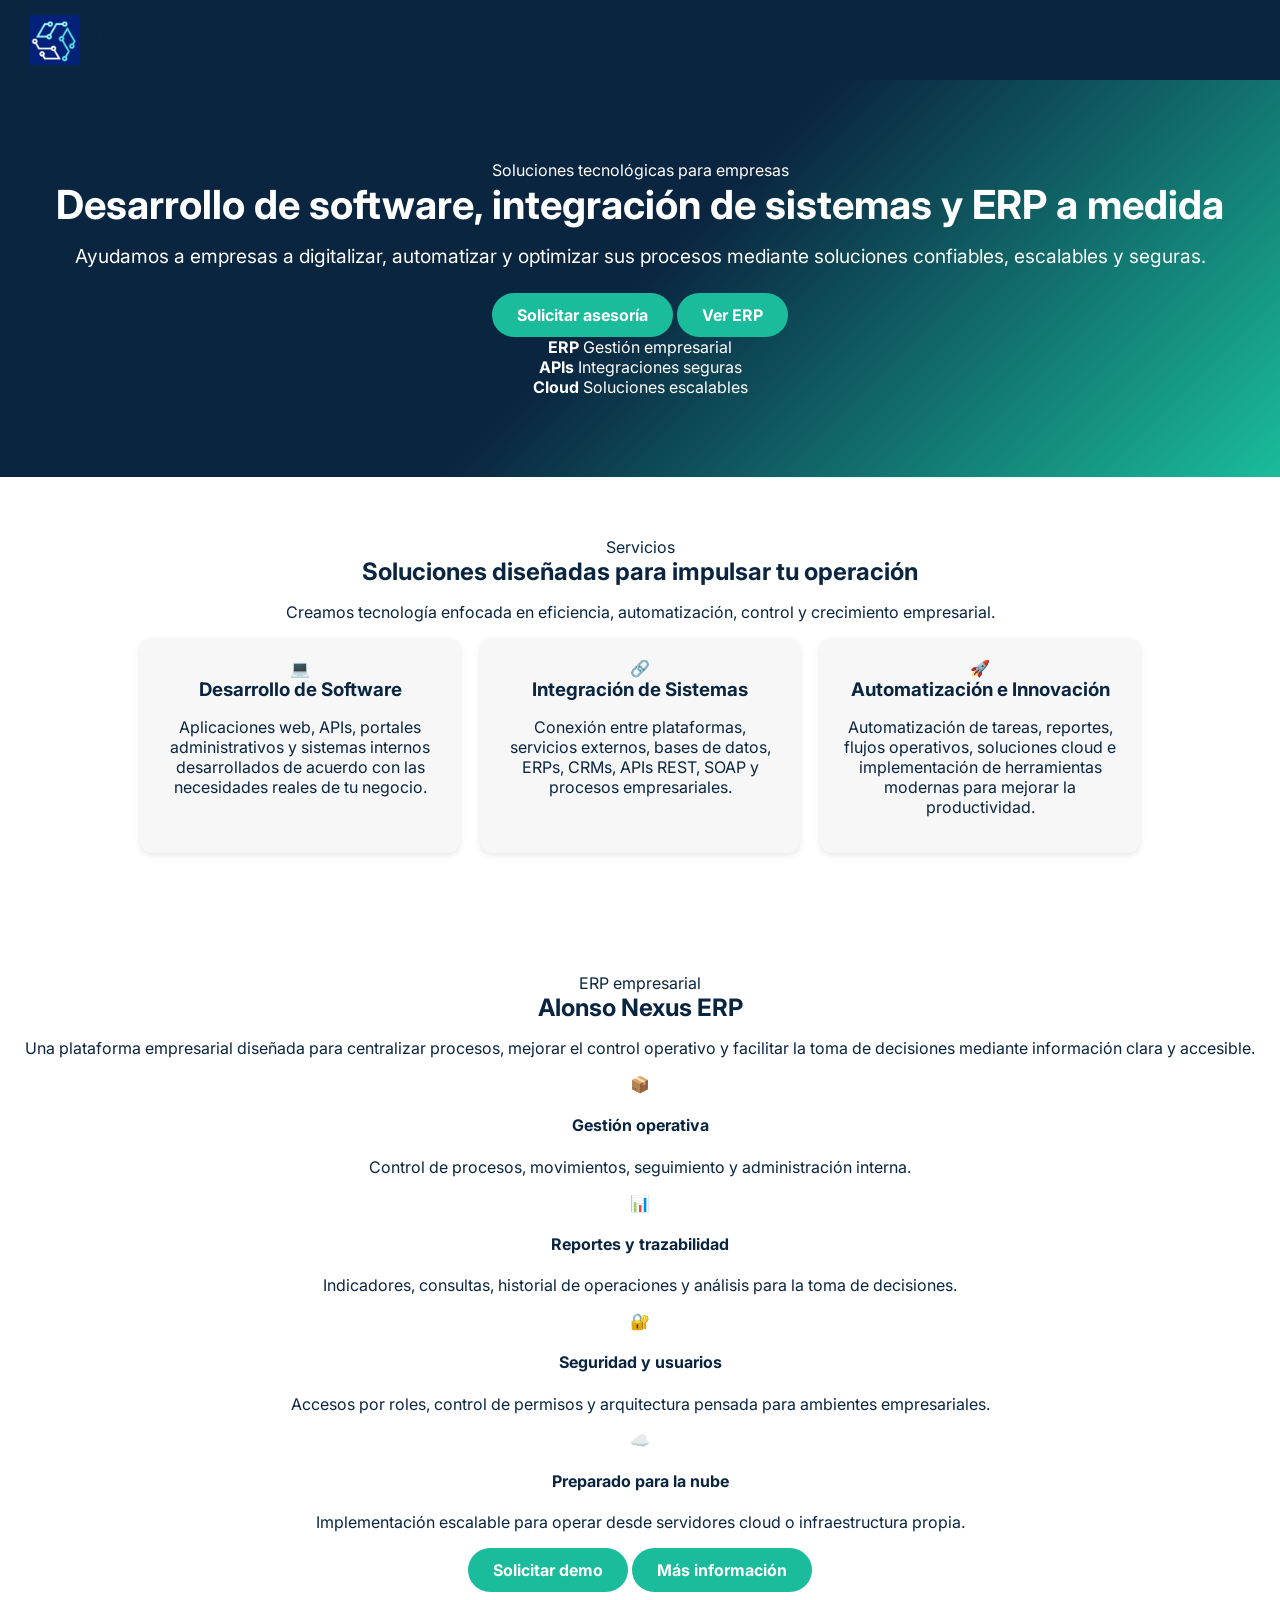
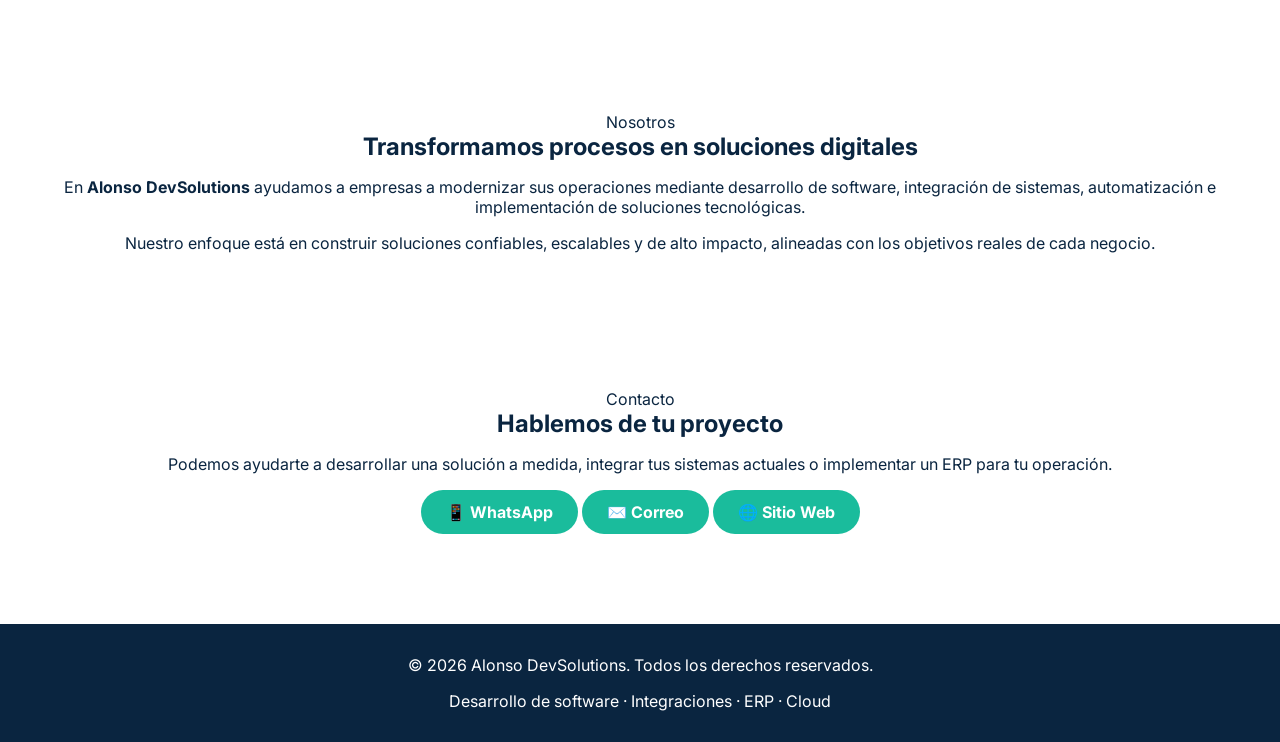
==== index.html @ 045f1298 "Revamp index.html with new sections and content Updated the index.html file to enhance the structure" ====
<!DOCTYPE html>
<html lang="es">
<head>
  <meta charset="UTF-8" />
  <meta name="viewport" content="width=device-width, initial-scale=1.0" />

  <title>Alonso DevSolutions | Desarrollo de Software y ERP</title>

  <meta name="description" content="Alonso DevSolutions desarrolla soluciones tecnológicas, sistemas a medida, integraciones y ERP para empresas." />

  <link rel="preconnect" href="https://fonts.googleapis.com">
  <link rel="preconnect" href="https://fonts.gstatic.com" crossorigin>
  <link href="https://fonts.googleapis.com/css2?family=Inter:wght@300;400;500;600;700;800&display=swap" rel="stylesheet">

  <link rel="stylesheet" href="./styles.css" />
</head>

<body>

  <!-- Header -->
  <header class="header">
    <div class="container header-content">
      <a href="#" class="branding">
        <img src="logo.png" alt="Logo Alonso DevSolutions" class="logo" />
        <span>Alonso DevSolutions</span>
      </a>

      <nav class="nav">
        <a href="#servicios">Servicios</a>
        <a href="#erp">ERP</a>
        <a href="#nosotros">Nosotros</a>
        <a href="#contacto">Contacto</a>
      </nav>
    </div>
  </header>

  <!-- Hero -->
  <main>
    <section class="hero">
      <div class="container hero-grid">
        <div class="hero-content">
          <span class="badge">Soluciones tecnológicas para empresas</span>

          <h1>Desarrollo de software, integración de sistemas y ERP a medida</h1>

          <p>
            Ayudamos a empresas a digitalizar, automatizar y optimizar sus procesos mediante
            soluciones confiables, escalables y seguras.
          </p>

          <div class="hero-actions">
            <a href="#contacto" class="btn btn-primary">Solicitar asesoría</a>
            <a href="#erp" class="btn btn-secondary">Ver ERP</a>
          </div>

          <div class="hero-stats">
            <div>
              <strong>ERP</strong>
              <span>Gestión empresarial</span>
            </div>
            <div>
              <strong>APIs</strong>
              <span>Integraciones seguras</span>
            </div>
            <div>
              <strong>Cloud</strong>
              <span>Soluciones escalables</span>
            </div>
          </div>
        </div>

        <div class="hero-card">
          <div class="dashboard">
            <div class="dashboard-header">
              <span></span>
              <span></span>
              <span></span>
            </div>

            <div class="dashboard-body">
              <div class="chart-card large"></div>
              <div class="chart-card"></div>
              <div class="chart-card"></div>
              <div class="line"></div>
              <div class="line short"></div>
              <div class="line"></div>
            </div>
          </div>
        </div>
      </div>
    </section>

    <!-- Servicios -->
    <section id="servicios" class="section">
      <div class="container">
        <div class="section-heading">
          <span class="section-label">Servicios</span>
          <h2>Soluciones diseñadas para impulsar tu operación</h2>
          <p>
            Creamos tecnología enfocada en eficiencia, automatización, control y crecimiento empresarial.
          </p>
        </div>

        <div class="cards">
          <article class="card">
            <div class="icon">💻</div>
            <h3>Desarrollo de Software</h3>
            <p>
              Aplicaciones web, APIs, portales administrativos y sistemas internos desarrollados
              de acuerdo con las necesidades reales de tu negocio.
            </p>
          </article>

          <article class="card">
            <div class="icon">🔗</div>
            <h3>Integración de Sistemas</h3>
            <p>
              Conexión entre plataformas, servicios externos, bases de datos, ERPs, CRMs,
              APIs REST, SOAP y procesos empresariales.
            </p>
          </article>

          <article class="card">
            <div class="icon">🚀</div>
            <h3>Automatización e Innovación</h3>
            <p>
              Automatización de tareas, reportes, flujos operativos, soluciones cloud e implementación
              de herramientas modernas para mejorar la productividad.
            </p>
          </article>
        </div>
      </div>
    </section>

    <!-- ERP -->
    <section id="erp" class="section erp-section">
      <div class="container erp-grid">
        <div class="erp-content">
          <span class="section-label">ERP empresarial</span>
          <h2>Alonso Nexus ERP</h2>

          <p>
            Una plataforma empresarial diseñada para centralizar procesos, mejorar el control operativo
            y facilitar la toma de decisiones mediante información clara y accesible.
          </p>

          <div class="features">
            <div class="feature">
              <span>📦</span>
              <div>
                <h4>Gestión operativa</h4>
                <p>Control de procesos, movimientos, seguimiento y administración interna.</p>
              </div>
            </div>

            <div class="feature">
              <span>📊</span>
              <div>
                <h4>Reportes y trazabilidad</h4>
                <p>Indicadores, consultas, historial de operaciones y análisis para la toma de decisiones.</p>
              </div>
            </div>

            <div class="feature">
              <span>🔐</span>
              <div>
                <h4>Seguridad y usuarios</h4>
                <p>Accesos por roles, control de permisos y arquitectura pensada para ambientes empresariales.</p>
              </div>
            </div>

            <div class="feature">
              <span>☁️</span>
              <div>
                <h4>Preparado para la nube</h4>
                <p>Implementación escalable para operar desde servidores cloud o infraestructura propia.</p>
              </div>
            </div>
          </div>

          <div class="erp-actions">
            <a href="#contacto" class="btn btn-primary">Solicitar demo</a>
            <a href="https://www.alonsodevsolutions.com" target="_blank" class="btn btn-secondary">Más información</a>
          </div>
        </div>

        <div class="erp-panel">
          <div class="erp-window">
            <div class="erp-topbar">
              <span></span>
              <span></span>
              <span></span>
            </div>

            <div class="erp-layout">
              <aside>
                <div></div>
                <div></div>
                <div></div>
                <div></div>
              </aside>

              <div class="erp-main">
                <div class="erp-title"></div>
                <div class="erp-metrics">
                  <div></div>
                  <div></div>
                  <div></div>
                </div>
                <div class="erp-table">
                  <span></span>
                  <span></span>
                  <span></span>
                  <span></span>
                </div>
              </div>
            </div>
          </div>
        </div>
      </div>
    </section>

    <!-- Nosotros -->
    <section id="nosotros" class="section about-section">
      <div class="container about-grid">
        <div>
          <span class="section-label">Nosotros</span>
          <h2>Transformamos procesos en soluciones digitales</h2>
        </div>

        <div class="about-text">
          <p>
            En <strong>Alonso DevSolutions</strong> ayudamos a empresas a modernizar sus operaciones
            mediante desarrollo de software, integración de sistemas, automatización e implementación
            de soluciones tecnológicas.
          </p>

          <p>
            Nuestro enfoque está en construir soluciones confiables, escalables y de alto impacto,
            alineadas con los objetivos reales de cada negocio.
          </p>
        </div>
      </div>
    </section>

    <!-- Contacto -->
    <section id="contacto" class="section contact-section">
      <div class="container contact-card">
        <span class="section-label">Contacto</span>
        <h2>Hablemos de tu proyecto</h2>
        <p>
          Podemos ayudarte a desarrollar una solución a medida, integrar tus sistemas actuales
          o implementar un ERP para tu operación.
        </p>

        <div class="contact-actions">
          <a href="https://wa.me/5218182557576" target="_blank" class="btn btn-whatsapp">📱 WhatsApp</a>
          <a href="mailto:juan.alonso@alonsodevsolutions.com" class="btn btn-email">✉️ Correo</a>
          <a href="https://www.alonsodevsolutions.com" target="_blank" class="btn btn-secondary">🌐 Sitio Web</a>
        </div>
      </div>
    </section>
  </main>

  <!-- Footer -->
  <footer class="footer">
    <div class="container footer-content">
      <p>© 2026 Alonso DevSolutions. Todos los derechos reservados.</p>
      <p>Desarrollo de software · Integraciones · ERP · Cloud</p>
    </div>
  </footer>

</body>
</html>
---- styles.css ----
/* General */
body {
  margin: 0;
  font-family: 'Inter', sans-serif;
  color: #0A2540;
  background-color: #fff;
}
h1, h2, h3 {
  margin: 0 0 10px;
}
a {
  text-decoration: none;
  color: inherit;
}

/* Header */
.header {
  background: #0A2540;
  padding: 15px 30px;
}
.header .container {
  display: flex;
  justify-content: space-between;
  align-items: center;
}
.header .logo {
  height: 50px;
}

/* Branding */
.branding {
  display: flex;
  align-items: center;
  gap: 10px;
}
.branding .brand-text {
  font-size: 1.2rem;
  font-weight: 700;
  color: #fff;
}

.menu {
  list-style: none;
  display: flex;
  gap: 20px;
}
.menu li a {
  color: #fff;
  font-weight: 600;
}

/* Hero */
.hero {
  background: linear-gradient(135deg, #0A2540 50%, #1ABC9C 100%);
  color: #fff;
  text-align: center;
  padding: 80px 20px;
}
.hero h1 {
  font-size: 2.5rem;
}
.hero p {
  font-size: 1.2rem;
  margin: 15px 0 25px;
}
.btn {
  background: #1ABC9C;
  padding: 12px 25px;
  border-radius: 25px;
  color: #fff;
  font-weight: bold;
  transition: 0.3s;
  display: inline-block;
}
.btn:hover {
  background: #16a085;
}

/* Secciones */
.section {
  padding: 60px 20px;
  text-align: center;
}
.cards {
  display: flex;
  gap: 20px;
  flex-wrap: wrap;
  justify-content: center;
}
.card {
  background: #f7f7f7;
  padding: 20px;
  border-radius: 12px;
  width: 280px;
  box-shadow: 0 2px 6px rgba(0,0,0,0.1);
}

/* Tarjetas con imágenes */
.card img {
  width: 100%;
  height: 160px;
  object-fit: cover;
  border-radius: 8px;
  margin-bottom: 10px;
}

/* Sección nosotros */
.about {
  display: flex;
  flex-wrap: wrap;
  align-items: center;
  justify-content: center;
  gap: 20px;
}
.about-img {
  width: 300px;
  border-radius: 12px;
  box-shadow: 0 2px 6px rgba(0,0,0,0.2);
}
.about p {
  max-width: 600px;
  text-align: justify;
  line-height: 1.6;
}

/* Contacto */
.contact-info {
  display: flex;
  gap: 15px;
  justify-content: center;
  margin-top: 20px;
}
.contact-info .btn {
  background: #0A2540;
}
.contact-info .btn.whatsapp { background: #25D366; }
.contact-info .btn.correo { background: #E67E22; }
.contact-info .btn.web { background: #1ABC9C; }

/* Footer */
.footer {
  background: #0A2540;
  color: #fff;
  text-align: center;
  padding: 15px;
  margin-top: 30px;
}
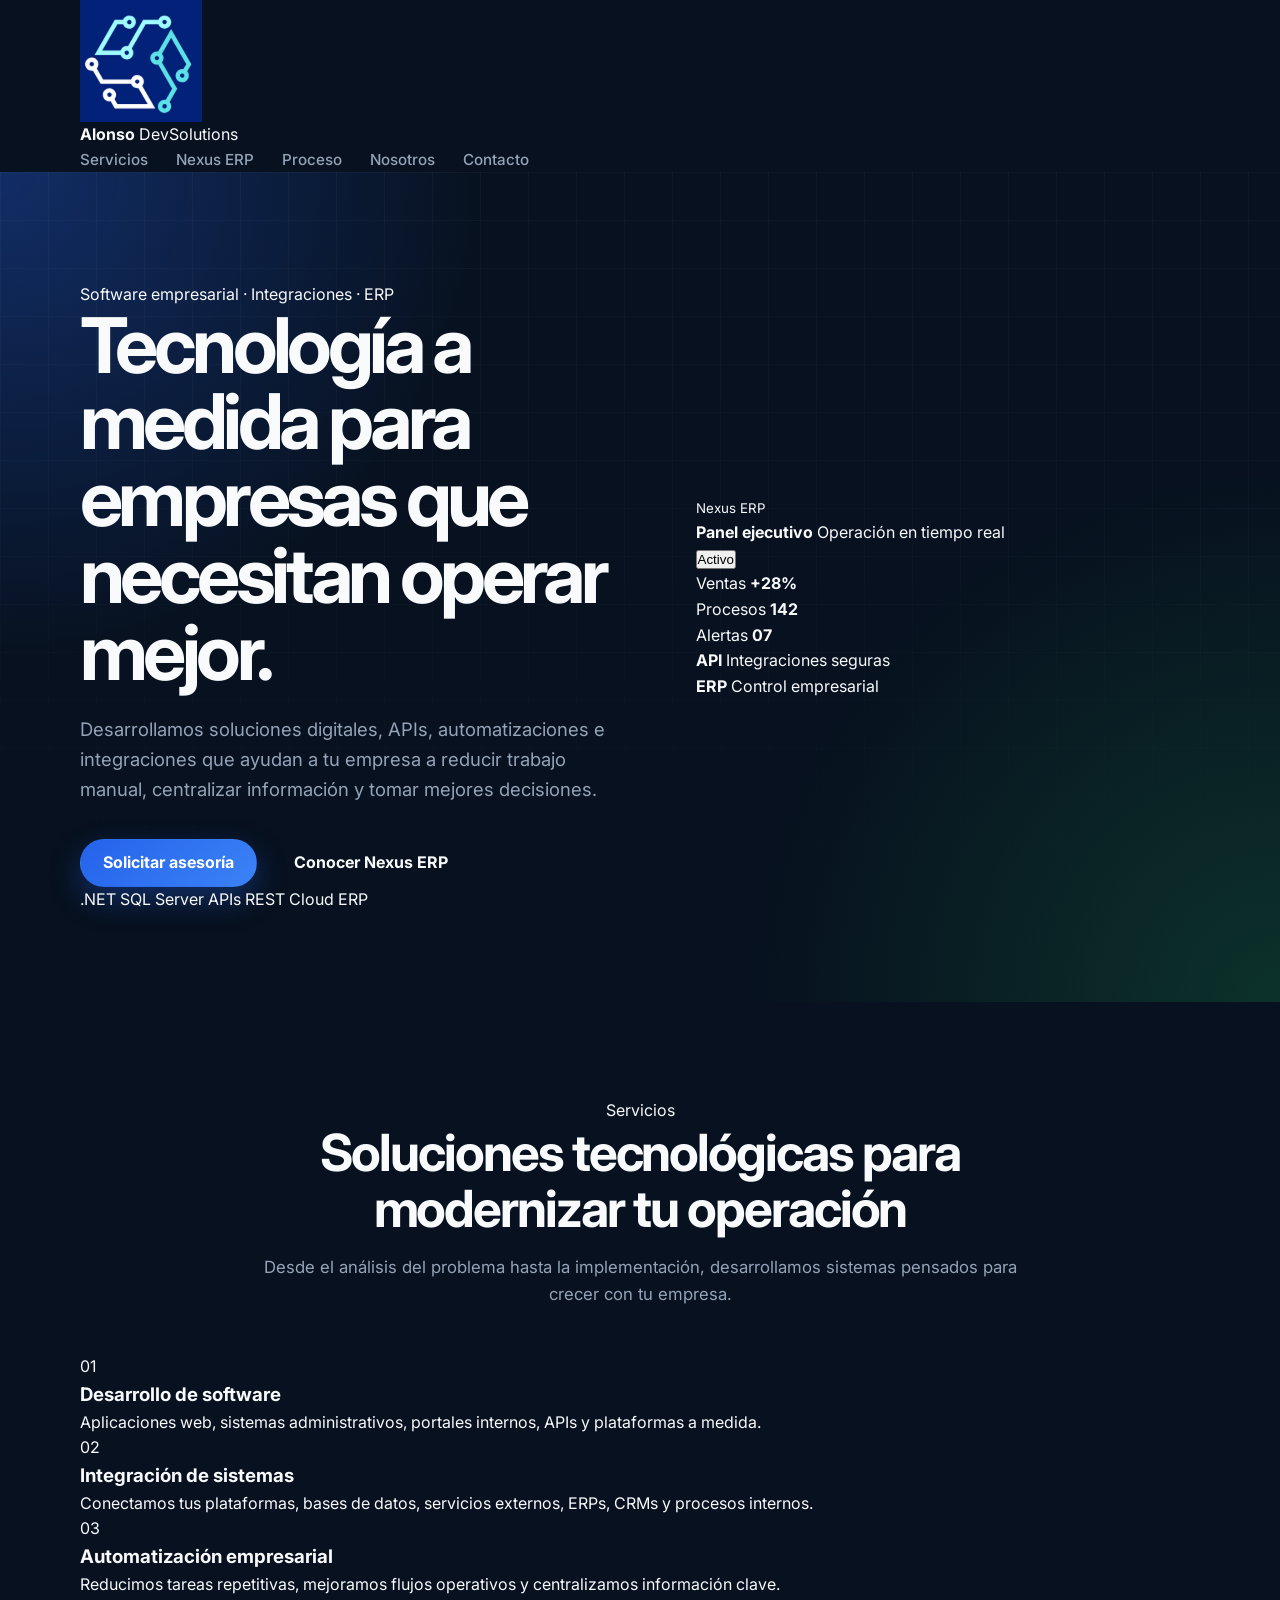
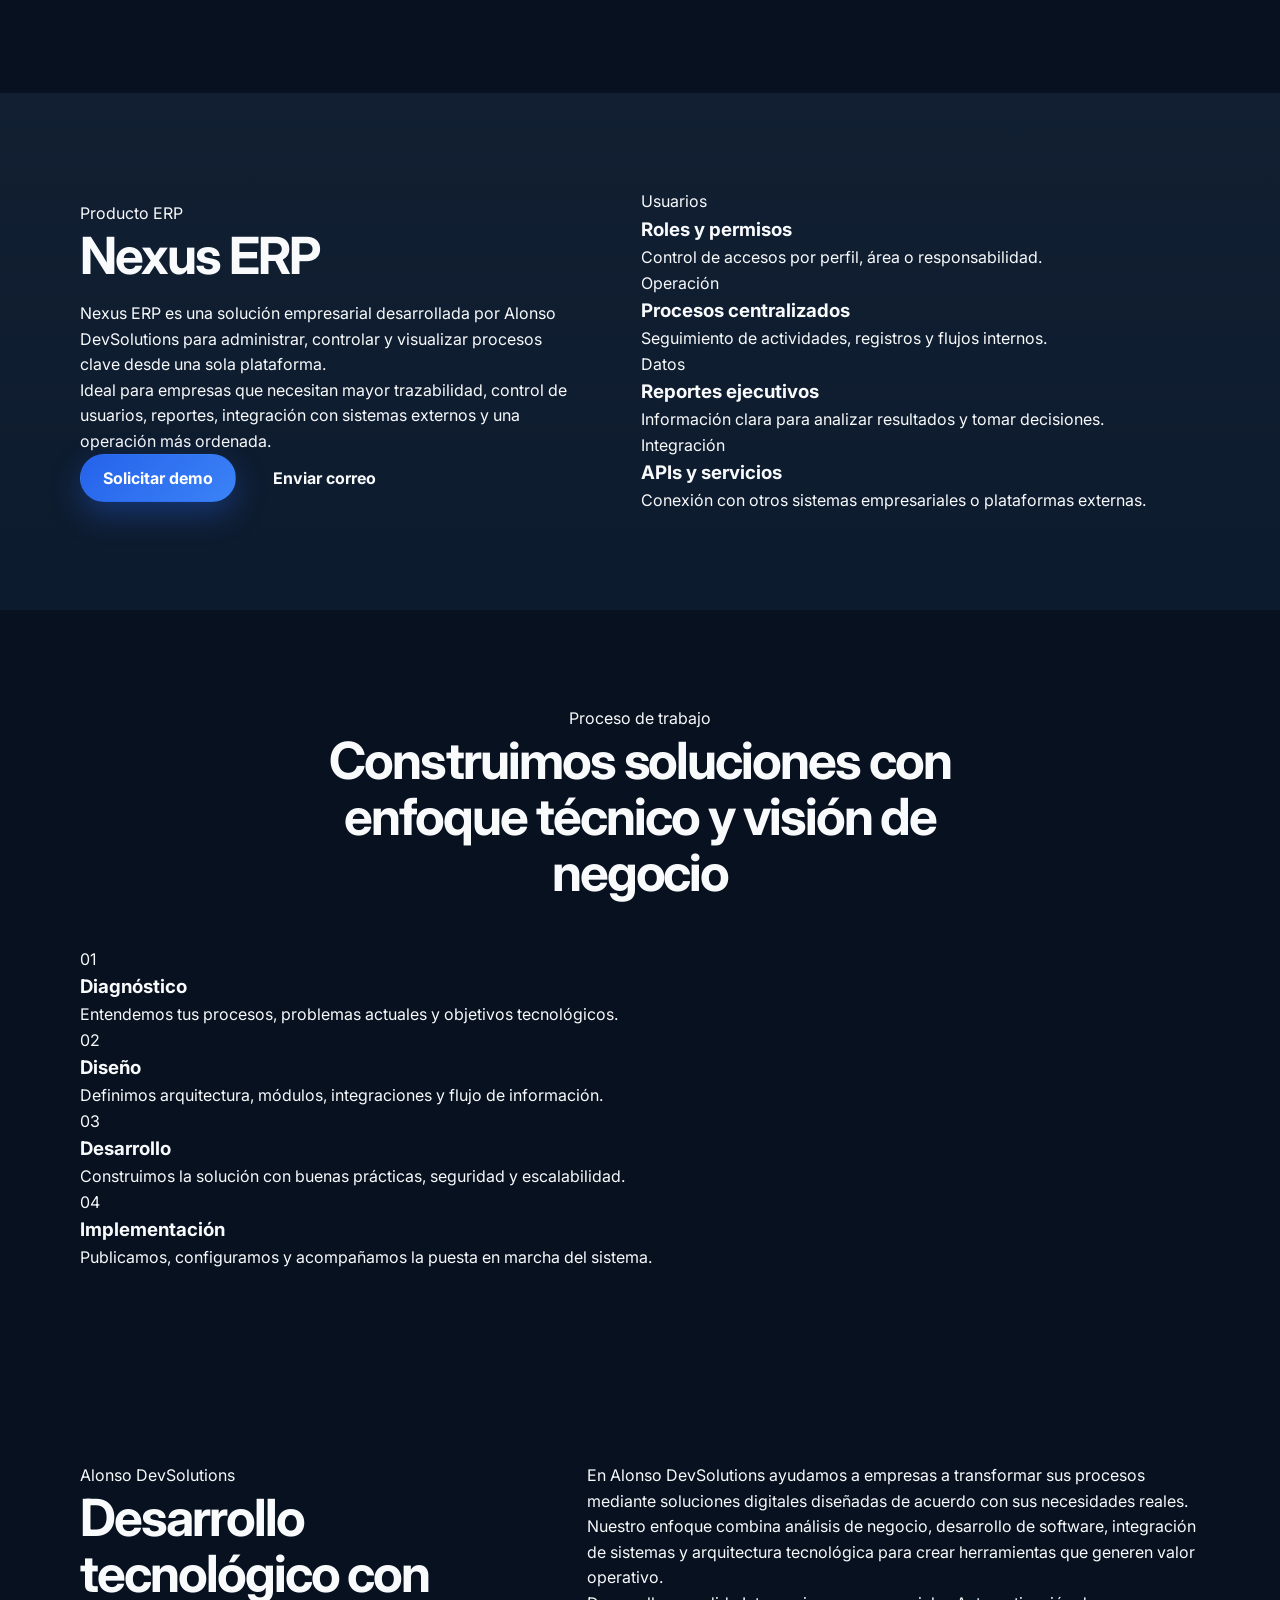
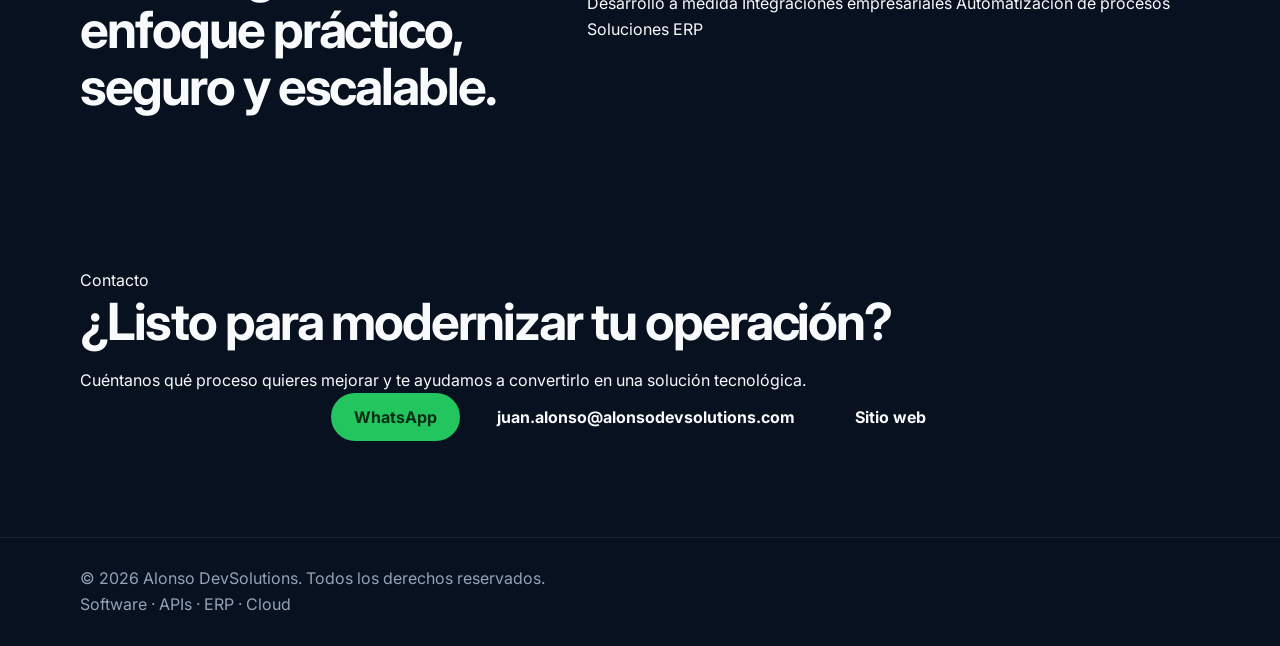
==== commit b5e51dbd: "Revise index.html for improved content and structure Updated the HTML structure and content for Alon" ====
--- a/index.html
+++ b/index.html
@@ -4,269 +4,339 @@
   <meta charset="UTF-8" />
   <meta name="viewport" content="width=device-width, initial-scale=1.0" />
 
-  <title>Alonso DevSolutions | Desarrollo de Software y ERP</title>
-
-  <meta name="description" content="Alonso DevSolutions desarrolla soluciones tecnológicas, sistemas a medida, integraciones y ERP para empresas." />
+  <title>Alonso DevSolutions | Software, Integraciones y ERP</title>
+
+  <meta name="description" content="Alonso DevSolutions desarrolla software empresarial, APIs, integraciones, automatización de procesos y soluciones ERP a medida." />
 
   <link rel="preconnect" href="https://fonts.googleapis.com">
   <link rel="preconnect" href="https://fonts.gstatic.com" crossorigin>
-  <link href="https://fonts.googleapis.com/css2?family=Inter:wght@300;400;500;600;700;800&display=swap" rel="stylesheet">
+  <link href="https://fonts.googleapis.com/css2?family=Inter:wght@300;400;500;600;700;800;900&display=swap" rel="stylesheet">
 
   <link rel="stylesheet" href="./styles.css" />
 </head>
 
 <body>
 
-  <!-- Header -->
-  <header class="header">
-    <div class="container header-content">
-      <a href="#" class="branding">
-        <img src="logo.png" alt="Logo Alonso DevSolutions" class="logo" />
-        <span>Alonso DevSolutions</span>
+  <header class="site-header">
+    <div class="container header-inner">
+      <a href="#" class="brand">
+        <img src="logo.png" alt="Logo Alonso DevSolutions" class="brand-logo">
+        <div>
+          <strong>Alonso</strong>
+          <span>DevSolutions</span>
+        </div>
       </a>
 
       <nav class="nav">
         <a href="#servicios">Servicios</a>
-        <a href="#erp">ERP</a>
+        <a href="#erp">Nexus ERP</a>
+        <a href="#proceso">Proceso</a>
         <a href="#nosotros">Nosotros</a>
-        <a href="#contacto">Contacto</a>
+        <a href="#contacto" class="nav-cta">Contacto</a>
       </nav>
     </div>
   </header>
 
-  <!-- Hero -->
   <main>
+
+    <!-- HERO -->
     <section class="hero">
+      <div class="hero-blur hero-blur-one"></div>
+      <div class="hero-blur hero-blur-two"></div>
+
       <div class="container hero-grid">
-        <div class="hero-content">
-          <span class="badge">Soluciones tecnológicas para empresas</span>
-
-          <h1>Desarrollo de software, integración de sistemas y ERP a medida</h1>
-
-          <p>
-            Ayudamos a empresas a digitalizar, automatizar y optimizar sus procesos mediante
-            soluciones confiables, escalables y seguras.
+        <div class="hero-copy">
+          <span class="eyebrow">Software empresarial · Integraciones · ERP</span>
+
+          <h1>
+            Tecnología a medida para empresas que necesitan operar mejor.
+          </h1>
+
+          <p class="hero-description">
+            Desarrollamos soluciones digitales, APIs, automatizaciones e integraciones que ayudan a tu empresa
+            a reducir trabajo manual, centralizar información y tomar mejores decisiones.
           </p>
 
           <div class="hero-actions">
             <a href="#contacto" class="btn btn-primary">Solicitar asesoría</a>
-            <a href="#erp" class="btn btn-secondary">Ver ERP</a>
-          </div>
-
-          <div class="hero-stats">
-            <div>
-              <strong>ERP</strong>
-              <span>Gestión empresarial</span>
+            <a href="#erp" class="btn btn-outline">Conocer Nexus ERP</a>
+          </div>
+
+          <div class="hero-stack">
+            <span>.NET</span>
+            <span>SQL Server</span>
+            <span>APIs REST</span>
+            <span>Cloud</span>
+            <span>ERP</span>
+          </div>
+        </div>
+
+        <div class="hero-visual">
+          <div class="product-card">
+            <div class="product-card-header">
+              <div class="window-dots">
+                <span></span>
+                <span></span>
+                <span></span>
+              </div>
+              <small>Nexus ERP</small>
             </div>
-            <div>
-              <strong>APIs</strong>
-              <span>Integraciones seguras</span>
-            </div>
-            <div>
-              <strong>Cloud</strong>
-              <span>Soluciones escalables</span>
-            </div>
-          </div>
-        </div>
-
-        <div class="hero-card">
-          <div class="dashboard">
-            <div class="dashboard-header">
-              <span></span>
-              <span></span>
-              <span></span>
-            </div>
-
-            <div class="dashboard-body">
-              <div class="chart-card large"></div>
-              <div class="chart-card"></div>
-              <div class="chart-card"></div>
-              <div class="line"></div>
-              <div class="line short"></div>
-              <div class="line"></div>
-            </div>
-          </div>
-        </div>
-      </div>
-    </section>
-
-    <!-- Servicios -->
-    <section id="servicios" class="section">
-      <div class="container">
-        <div class="section-heading">
-          <span class="section-label">Servicios</span>
-          <h2>Soluciones diseñadas para impulsar tu operación</h2>
-          <p>
-            Creamos tecnología enfocada en eficiencia, automatización, control y crecimiento empresarial.
-          </p>
-        </div>
-
-        <div class="cards">
-          <article class="card">
-            <div class="icon">💻</div>
-            <h3>Desarrollo de Software</h3>
-            <p>
-              Aplicaciones web, APIs, portales administrativos y sistemas internos desarrollados
-              de acuerdo con las necesidades reales de tu negocio.
-            </p>
-          </article>
-
-          <article class="card">
-            <div class="icon">🔗</div>
-            <h3>Integración de Sistemas</h3>
-            <p>
-              Conexión entre plataformas, servicios externos, bases de datos, ERPs, CRMs,
-              APIs REST, SOAP y procesos empresariales.
-            </p>
-          </article>
-
-          <article class="card">
-            <div class="icon">🚀</div>
-            <h3>Automatización e Innovación</h3>
-            <p>
-              Automatización de tareas, reportes, flujos operativos, soluciones cloud e implementación
-              de herramientas modernas para mejorar la productividad.
-            </p>
-          </article>
-        </div>
-      </div>
-    </section>
-
-    <!-- ERP -->
-    <section id="erp" class="section erp-section">
-      <div class="container erp-grid">
-        <div class="erp-content">
-          <span class="section-label">ERP empresarial</span>
-          <h2>Alonso Nexus ERP</h2>
-
-          <p>
-            Una plataforma empresarial diseñada para centralizar procesos, mejorar el control operativo
-            y facilitar la toma de decisiones mediante información clara y accesible.
-          </p>
-
-          <div class="features">
-            <div class="feature">
-              <span>📦</span>
-              <div>
-                <h4>Gestión operativa</h4>
-                <p>Control de procesos, movimientos, seguimiento y administración interna.</p>
-              </div>
-            </div>
-
-            <div class="feature">
-              <span>📊</span>
-              <div>
-                <h4>Reportes y trazabilidad</h4>
-                <p>Indicadores, consultas, historial de operaciones y análisis para la toma de decisiones.</p>
-              </div>
-            </div>
-
-            <div class="feature">
-              <span>🔐</span>
-              <div>
-                <h4>Seguridad y usuarios</h4>
-                <p>Accesos por roles, control de permisos y arquitectura pensada para ambientes empresariales.</p>
-              </div>
-            </div>
-
-            <div class="feature">
-              <span>☁️</span>
-              <div>
-                <h4>Preparado para la nube</h4>
-                <p>Implementación escalable para operar desde servidores cloud o infraestructura propia.</p>
-              </div>
-            </div>
-          </div>
-
-          <div class="erp-actions">
-            <a href="#contacto" class="btn btn-primary">Solicitar demo</a>
-            <a href="https://www.alonsodevsolutions.com" target="_blank" class="btn btn-secondary">Más información</a>
-          </div>
-        </div>
-
-        <div class="erp-panel">
-          <div class="erp-window">
-            <div class="erp-topbar">
-              <span></span>
-              <span></span>
-              <span></span>
-            </div>
-
-            <div class="erp-layout">
-              <aside>
-                <div></div>
-                <div></div>
-                <div></div>
-                <div></div>
+
+            <div class="product-layout">
+              <aside class="product-sidebar">
+                <div class="sidebar-logo"></div>
+                <span class="active"></span>
+                <span></span>
+                <span></span>
+                <span></span>
+                <span></span>
               </aside>
 
-              <div class="erp-main">
-                <div class="erp-title"></div>
-                <div class="erp-metrics">
+              <div class="product-main">
+                <div class="product-title">
+                  <div>
+                    <strong>Panel ejecutivo</strong>
+                    <span>Operación en tiempo real</span>
+                  </div>
+                  <button>Activo</button>
+                </div>
+
+                <div class="metric-grid">
+                  <div class="metric">
+                    <span>Ventas</span>
+                    <strong>+28%</strong>
+                  </div>
+                  <div class="metric">
+                    <span>Procesos</span>
+                    <strong>142</strong>
+                  </div>
+                  <div class="metric">
+                    <span>Alertas</span>
+                    <strong>07</strong>
+                  </div>
+                </div>
+
+                <div class="chart">
+                  <span style="height: 55%"></span>
+                  <span style="height: 75%"></span>
+                  <span style="height: 45%"></span>
+                  <span style="height: 88%"></span>
+                  <span style="height: 64%"></span>
+                  <span style="height: 95%"></span>
+                  <span style="height: 70%"></span>
+                </div>
+
+                <div class="table-preview">
+                  <div></div>
                   <div></div>
                   <div></div>
                   <div></div>
                 </div>
-                <div class="erp-table">
-                  <span></span>
-                  <span></span>
-                  <span></span>
-                  <span></span>
-                </div>
               </div>
             </div>
           </div>
-        </div>
-      </div>
-    </section>
-
-    <!-- Nosotros -->
+
+          <div class="floating-badge badge-one">
+            <strong>API</strong>
+            <span>Integraciones seguras</span>
+          </div>
+
+          <div class="floating-badge badge-two">
+            <strong>ERP</strong>
+            <span>Control empresarial</span>
+          </div>
+        </div>
+      </div>
+    </section>
+
+    <!-- SERVICIOS -->
+    <section id="servicios" class="section services-section">
+      <div class="container">
+        <div class="section-heading">
+          <span class="section-tag">Servicios</span>
+          <h2>Soluciones tecnológicas para modernizar tu operación</h2>
+          <p>
+            Desde el análisis del problema hasta la implementación, desarrollamos sistemas pensados para crecer con tu empresa.
+          </p>
+        </div>
+
+        <div class="services-grid">
+          <article class="service-card">
+            <div class="service-icon">01</div>
+            <h3>Desarrollo de software</h3>
+            <p>
+              Aplicaciones web, sistemas administrativos, portales internos, APIs y plataformas a medida.
+            </p>
+          </article>
+
+          <article class="service-card featured">
+            <div class="service-icon">02</div>
+            <h3>Integración de sistemas</h3>
+            <p>
+              Conectamos tus plataformas, bases de datos, servicios externos, ERPs, CRMs y procesos internos.
+            </p>
+          </article>
+
+          <article class="service-card">
+            <div class="service-icon">03</div>
+            <h3>Automatización empresarial</h3>
+            <p>
+              Reducimos tareas repetitivas, mejoramos flujos operativos y centralizamos información clave.
+            </p>
+          </article>
+        </div>
+      </div>
+    </section>
+
+    <!-- ERP -->
+    <section id="erp" class="section erp-section">
+      <div class="container erp-grid">
+        <div class="erp-copy">
+          <span class="section-tag">Producto ERP</span>
+          <h2>Nexus ERP</h2>
+
+          <p>
+            Nexus ERP es una solución empresarial desarrollada por Alonso DevSolutions para administrar,
+            controlar y visualizar procesos clave desde una sola plataforma.
+          </p>
+
+          <p>
+            Ideal para empresas que necesitan mayor trazabilidad, control de usuarios, reportes,
+            integración con sistemas externos y una operación más ordenada.
+          </p>
+
+          <div class="erp-actions">
+            <a href="#contacto" class="btn btn-primary">Solicitar demo</a>
+            <a href="mailto:juan.alonso@alonsodevsolutions.com" class="btn btn-outline">Enviar correo</a>
+          </div>
+        </div>
+
+        <div class="erp-modules">
+          <article>
+            <span>Usuarios</span>
+            <h3>Roles y permisos</h3>
+            <p>Control de accesos por perfil, área o responsabilidad.</p>
+          </article>
+
+          <article>
+            <span>Operación</span>
+            <h3>Procesos centralizados</h3>
+            <p>Seguimiento de actividades, registros y flujos internos.</p>
+          </article>
+
+          <article>
+            <span>Datos</span>
+            <h3>Reportes ejecutivos</h3>
+            <p>Información clara para analizar resultados y tomar decisiones.</p>
+          </article>
+
+          <article>
+            <span>Integración</span>
+            <h3>APIs y servicios</h3>
+            <p>Conexión con otros sistemas empresariales o plataformas externas.</p>
+          </article>
+        </div>
+      </div>
+    </section>
+
+    <!-- PROCESO -->
+    <section id="proceso" class="section process-section">
+      <div class="container">
+        <div class="section-heading">
+          <span class="section-tag">Proceso de trabajo</span>
+          <h2>Construimos soluciones con enfoque técnico y visión de negocio</h2>
+        </div>
+
+        <div class="process-grid">
+          <div class="process-item">
+            <span>01</span>
+            <h3>Diagnóstico</h3>
+            <p>Entendemos tus procesos, problemas actuales y objetivos tecnológicos.</p>
+          </div>
+
+          <div class="process-item">
+            <span>02</span>
+            <h3>Diseño</h3>
+            <p>Definimos arquitectura, módulos, integraciones y flujo de información.</p>
+          </div>
+
+          <div class="process-item">
+            <span>03</span>
+            <h3>Desarrollo</h3>
+            <p>Construimos la solución con buenas prácticas, seguridad y escalabilidad.</p>
+          </div>
+
+          <div class="process-item">
+            <span>04</span>
+            <h3>Implementación</h3>
+            <p>Publicamos, configuramos y acompañamos la puesta en marcha del sistema.</p>
+          </div>
+        </div>
+      </div>
+    </section>
+
+    <!-- NOSOTROS -->
     <section id="nosotros" class="section about-section">
       <div class="container about-grid">
         <div>
-          <span class="section-label">Nosotros</span>
-          <h2>Transformamos procesos en soluciones digitales</h2>
-        </div>
-
-        <div class="about-text">
-          <p>
-            En <strong>Alonso DevSolutions</strong> ayudamos a empresas a modernizar sus operaciones
-            mediante desarrollo de software, integración de sistemas, automatización e implementación
-            de soluciones tecnológicas.
-          </p>
-
-          <p>
-            Nuestro enfoque está en construir soluciones confiables, escalables y de alto impacto,
-            alineadas con los objetivos reales de cada negocio.
-          </p>
-        </div>
-      </div>
-    </section>
-
-    <!-- Contacto -->
+          <span class="section-tag">Alonso DevSolutions</span>
+          <h2>Desarrollo tecnológico con enfoque práctico, seguro y escalable.</h2>
+        </div>
+
+        <div class="about-content">
+          <p>
+            En Alonso DevSolutions ayudamos a empresas a transformar sus procesos mediante soluciones
+            digitales diseñadas de acuerdo con sus necesidades reales.
+          </p>
+
+          <p>
+            Nuestro enfoque combina análisis de negocio, desarrollo de software, integración de sistemas
+            y arquitectura tecnológica para crear herramientas que generen valor operativo.
+          </p>
+
+          <div class="about-points">
+            <span>Desarrollo a medida</span>
+            <span>Integraciones empresariales</span>
+            <span>Automatización de procesos</span>
+            <span>Soluciones ERP</span>
+          </div>
+        </div>
+      </div>
+    </section>
+
+    <!-- CONTACTO -->
     <section id="contacto" class="section contact-section">
-      <div class="container contact-card">
-        <span class="section-label">Contacto</span>
-        <h2>Hablemos de tu proyecto</h2>
-        <p>
-          Podemos ayudarte a desarrollar una solución a medida, integrar tus sistemas actuales
-          o implementar un ERP para tu operación.
-        </p>
-
-        <div class="contact-actions">
-          <a href="https://wa.me/5218182557576" target="_blank" class="btn btn-whatsapp">📱 WhatsApp</a>
-          <a href="mailto:juan.alonso@alonsodevsolutions.com" class="btn btn-email">✉️ Correo</a>
-          <a href="https://www.alonsodevsolutions.com" target="_blank" class="btn btn-secondary">🌐 Sitio Web</a>
-        </div>
-      </div>
-    </section>
+      <div class="container">
+        <div class="contact-box">
+          <span class="section-tag">Contacto</span>
+          <h2>¿Listo para modernizar tu operación?</h2>
+          <p>
+            Cuéntanos qué proceso quieres mejorar y te ayudamos a convertirlo en una solución tecnológica.
+          </p>
+
+          <div class="contact-actions">
+            <a href="https://wa.me/5218182557576" target="_blank" class="btn btn-whatsapp">
+              WhatsApp
+            </a>
+
+            <a href="mailto:juan.alonso@alonsodevsolutions.com" class="btn btn-light">
+              juan.alonso@alonsodevsolutions.com
+            </a>
+
+            <a href="https://www.alonsodevsolutions.com" target="_blank" class="btn btn-outline">
+              Sitio web
+            </a>
+          </div>
+        </div>
+      </div>
+    </section>
+
   </main>
 
-  <!-- Footer -->
   <footer class="footer">
-    <div class="container footer-content">
+    <div class="container footer-inner">
       <p>© 2026 Alonso DevSolutions. Todos los derechos reservados.</p>
-      <p>Desarrollo de software · Integraciones · ERP · Cloud</p>
+      <p>Software · APIs · ERP · Cloud</p>
     </div>
   </footer>
 
--- a/styles.css
+++ b/styles.css
@@ -1,147 +1,633 @@
-/* General */
+:root {
+  --bg: #07111f;
+  --bg-soft: #0d1b2e;
+  --primary: #2563eb;
+  --primary-light: #3b82f6;
+  --accent: #22c55e;
+  --text: #f8fafc;
+  --muted: #94a3b8;
+  --card: rgba(255, 255, 255, 0.08);
+  --card-border: rgba(255, 255, 255, 0.12);
+  --white: #ffffff;
+  --shadow: 0 24px 80px rgba(0, 0, 0, 0.35);
+  --radius: 24px;
+}
+
+* {
+  box-sizing: border-box;
+  margin: 0;
+  padding: 0;
+}
+
+html {
+  scroll-behavior: smooth;
+}
+
 body {
-  margin: 0;
-  font-family: 'Inter', sans-serif;
-  color: #0A2540;
-  background-color: #fff;
-}
-h1, h2, h3 {
-  margin: 0 0 10px;
-}
+  font-family: "Inter", sans-serif;
+  background: var(--bg);
+  color: var(--text);
+  line-height: 1.6;
+}
+
 a {
+  color: inherit;
   text-decoration: none;
-  color: inherit;
+}
+
+img {
+  max-width: 100%;
+  display: block;
+}
+
+.container {
+  width: min(1120px, 92%);
+  margin: 0 auto;
 }
 
 /* Header */
+
 .header {
-  background: #0A2540;
-  padding: 15px 30px;
-}
-.header .container {
-  display: flex;
+  position: sticky;
+  top: 0;
+  z-index: 50;
+  background: rgba(7, 17, 31, 0.84);
+  backdrop-filter: blur(16px);
+  border-bottom: 1px solid rgba(255, 255, 255, 0.08);
+}
+
+.header-content {
+  height: 78px;
+  display: flex;
+  align-items: center;
   justify-content: space-between;
-  align-items: center;
-}
-.header .logo {
-  height: 50px;
-}
-
-/* Branding */
+}
+
 .branding {
   display: flex;
   align-items: center;
-  gap: 10px;
-}
-.branding .brand-text {
+  gap: 12px;
+  font-weight: 800;
+  letter-spacing: -0.02em;
+}
+
+.logo {
+  width: 46px;
+  height: 46px;
+  object-fit: contain;
+}
+
+.nav {
+  display: flex;
+  align-items: center;
+  gap: 28px;
+}
+
+.nav a {
+  font-size: 0.95rem;
+  color: var(--muted);
+  font-weight: 500;
+  transition: color 0.2s ease;
+}
+
+.nav a:hover {
+  color: var(--white);
+}
+
+/* Botones */
+
+.btn {
+  display: inline-flex;
+  align-items: center;
+  justify-content: center;
+  min-height: 48px;
+  padding: 0 22px;
+  border-radius: 999px;
+  font-weight: 700;
+  transition: transform 0.2s ease, box-shadow 0.2s ease, background 0.2s ease;
+  border: 1px solid transparent;
+}
+
+.btn:hover {
+  transform: translateY(-2px);
+}
+
+.btn-primary {
+  background: linear-gradient(135deg, var(--primary), var(--primary-light));
+  color: var(--white);
+  box-shadow: 0 12px 30px rgba(37, 99, 235, 0.35);
+}
+
+.btn-secondary {
+  background: rgba(255, 255, 255, 0.08);
+  border-color: rgba(255, 255, 255, 0.14);
+  color: var(--white);
+}
+
+.btn-whatsapp {
+  background: #22c55e;
+  color: #052e16;
+}
+
+.btn-email {
+  background: #ffffff;
+  color: #0f172a;
+}
+
+/* Hero */
+
+.hero {
+  position: relative;
+  overflow: hidden;
+  padding: 110px 0 90px;
+  background:
+    radial-gradient(circle at top left, rgba(37, 99, 235, 0.35), transparent 32%),
+    radial-gradient(circle at bottom right, rgba(34, 197, 94, 0.18), transparent 35%);
+}
+
+.hero::before {
+  content: "";
+  position: absolute;
+  inset: 0;
+  background-image:
+    linear-gradient(rgba(255, 255, 255, 0.035) 1px, transparent 1px),
+    linear-gradient(90deg, rgba(255, 255, 255, 0.035) 1px, transparent 1px);
+  background-size: 48px 48px;
+  mask-image: linear-gradient(to bottom, black, transparent);
+  pointer-events: none;
+}
+
+.hero-grid {
+  position: relative;
+  display: grid;
+  grid-template-columns: 1.05fr 0.95fr;
+  gap: 58px;
+  align-items: center;
+}
+
+.badge,
+.section-label {
+  display: inline-flex;
+  align-items: center;
+  width: fit-content;
+  padding: 8px 14px;
+  border-radius: 999px;
+  font-size: 0.84rem;
+  font-weight: 700;
+  color: #bfdbfe;
+  background: rgba(37, 99, 235, 0.14);
+  border: 1px solid rgba(96, 165, 250, 0.22);
+  margin-bottom: 18px;
+}
+
+.hero h1 {
+  max-width: 760px;
+  font-size: clamp(2.4rem, 6vw, 4.9rem);
+  line-height: 1;
+  letter-spacing: -0.06em;
+  margin-bottom: 24px;
+}
+
+.hero p {
+  max-width: 650px;
+  color: var(--muted);
+  font-size: 1.16rem;
+  margin-bottom: 34px;
+}
+
+.hero-actions,
+.erp-actions,
+.contact-actions {
+  display: flex;
+  flex-wrap: wrap;
+  gap: 14px;
+}
+
+.hero-stats {
+  display: grid;
+  grid-template-columns: repeat(3, 1fr);
+  gap: 14px;
+  margin-top: 42px;
+}
+
+.hero-stats div {
+  padding: 18px;
+  border-radius: 18px;
+  background: rgba(255, 255, 255, 0.06);
+  border: 1px solid rgba(255, 255, 255, 0.1);
+}
+
+.hero-stats strong {
+  display: block;
   font-size: 1.2rem;
-  font-weight: 700;
-  color: #fff;
-}
-
-.menu {
-  list-style: none;
-  display: flex;
+}
+
+.hero-stats span {
+  color: var(--muted);
+  font-size: 0.9rem;
+}
+
+/* Dashboard Mockup */
+
+.hero-card {
+  min-height: 460px;
+  display: flex;
+  align-items: center;
+  justify-content: center;
+}
+
+.dashboard {
+  width: 100%;
+  max-width: 520px;
+  border-radius: 28px;
+  background: linear-gradient(145deg, rgba(255, 255, 255, 0.14), rgba(255, 255, 255, 0.04));
+  border: 1px solid rgba(255, 255, 255, 0.16);
+  box-shadow: var(--shadow);
+  overflow: hidden;
+  transform: rotate(1.5deg);
+}
+
+.dashboard-header,
+.erp-topbar {
+  height: 48px;
+  display: flex;
+  align-items: center;
+  gap: 8px;
+  padding: 0 18px;
+  background: rgba(255, 255, 255, 0.08);
+}
+
+.dashboard-header span,
+.erp-topbar span {
+  width: 12px;
+  height: 12px;
+  border-radius: 999px;
+  background: rgba(255, 255, 255, 0.35);
+}
+
+.dashboard-body {
+  padding: 26px;
+  display: grid;
+  grid-template-columns: 1fr 1fr;
+  gap: 16px;
+}
+
+.chart-card {
+  min-height: 110px;
+  border-radius: 20px;
+  background: linear-gradient(135deg, rgba(59, 130, 246, 0.4), rgba(34, 197, 94, 0.16));
+  border: 1px solid rgba(255, 255, 255, 0.12);
+}
+
+.chart-card.large {
+  min-height: 190px;
+  grid-row: span 2;
+}
+
+.line {
+  height: 16px;
+  border-radius: 999px;
+  background: rgba(255, 255, 255, 0.18);
+  grid-column: span 2;
+}
+
+.line.short {
+  width: 68%;
+}
+
+/* Sections */
+
+.section {
+  padding: 96px 0;
+}
+
+.section-heading {
+  max-width: 760px;
+  margin: 0 auto 46px;
+  text-align: center;
+}
+
+.section h2 {
+  font-size: clamp(2rem, 4vw, 3.2rem);
+  line-height: 1.1;
+  letter-spacing: -0.04em;
+  margin-bottom: 18px;
+}
+
+.section-heading p,
+.about-text p,
+.erp-content > p,
+.contact-card p {
+  color: var(--muted);
+  font-size: 1.05rem;
+}
+
+/* Cards */
+
+.cards {
+  display: grid;
+  grid-template-columns: repeat(3, 1fr);
+  gap: 22px;
+}
+
+.card {
+  padding: 30px;
+  border-radius: var(--radius);
+  background: var(--card);
+  border: 1px solid var(--card-border);
+  transition: transform 0.2s ease, border-color 0.2s ease;
+}
+
+.card:hover {
+  transform: translateY(-6px);
+  border-color: rgba(96, 165, 250, 0.4);
+}
+
+.icon {
+  width: 54px;
+  height: 54px;
+  display: grid;
+  place-items: center;
+  border-radius: 18px;
+  font-size: 1.55rem;
+  background: rgba(255, 255, 255, 0.09);
+  margin-bottom: 22px;
+}
+
+.card h3 {
+  margin-bottom: 12px;
+  font-size: 1.25rem;
+}
+
+.card p {
+  color: var(--muted);
+}
+
+/* ERP */
+
+.erp-section {
+  background:
+    linear-gradient(180deg, rgba(255, 255, 255, 0.02), transparent),
+    var(--bg-soft);
+}
+
+.erp-grid {
+  display: grid;
+  grid-template-columns: 0.95fr 1.05fr;
+  gap: 56px;
+  align-items: center;
+}
+
+.features {
+  display: grid;
+  gap: 18px;
+  margin: 32px 0;
+}
+
+.feature {
+  display: flex;
+  gap: 16px;
+  padding: 20px;
+  border-radius: 20px;
+  background: rgba(255, 255, 255, 0.06);
+  border: 1px solid rgba(255, 255, 255, 0.1);
+}
+
+.feature span {
+  font-size: 1.5rem;
+}
+
+.feature h4 {
+  margin-bottom: 4px;
+}
+
+.feature p {
+  color: var(--muted);
+  font-size: 0.96rem;
+}
+
+.erp-panel {
+  padding: 20px;
+  border-radius: 32px;
+  background: radial-gradient(circle at top, rgba(59, 130, 246, 0.28), transparent 58%);
+}
+
+.erp-window {
+  overflow: hidden;
+  border-radius: 28px;
+  background: rgba(15, 23, 42, 0.9);
+  border: 1px solid rgba(255, 255, 255, 0.14);
+  box-shadow: var(--shadow);
+}
+
+.erp-layout {
+  display: grid;
+  grid-template-columns: 120px 1fr;
+  min-height: 360px;
+}
+
+.erp-layout aside {
+  padding: 22px;
+  background: rgba(255, 255, 255, 0.05);
+  display: grid;
+  align-content: start;
+  gap: 16px;
+}
+
+.erp-layout aside div {
+  height: 18px;
+  border-radius: 999px;
+  background: rgba(255, 255, 255, 0.16);
+}
+
+.erp-main {
+  padding: 26px;
+}
+
+.erp-title {
+  width: 56%;
+  height: 24px;
+  border-radius: 999px;
+  background: rgba(255, 255, 255, 0.2);
+  margin-bottom: 24px;
+}
+
+.erp-metrics {
+  display: grid;
+  grid-template-columns: repeat(3, 1fr);
+  gap: 14px;
+  margin-bottom: 24px;
+}
+
+.erp-metrics div {
+  height: 88px;
+  border-radius: 18px;
+  background: linear-gradient(135deg, rgba(37, 99, 235, 0.5), rgba(34, 197, 94, 0.16));
+}
+
+.erp-table {
+  display: grid;
+  gap: 12px;
+}
+
+.erp-table span {
+  height: 28px;
+  border-radius: 999px;
+  background: rgba(255, 255, 255, 0.13);
+}
+
+/* About */
+
+.about-section {
+  background: var(--bg);
+}
+
+.about-grid {
+  display: grid;
+  grid-template-columns: 0.85fr 1.15fr;
+  gap: 54px;
+}
+
+.about-text {
+  display: grid;
   gap: 20px;
 }
-.menu li a {
-  color: #fff;
-  font-weight: 600;
-}
-
-/* Hero */
-.hero {
-  background: linear-gradient(135deg, #0A2540 50%, #1ABC9C 100%);
-  color: #fff;
+
+/* Contact */
+
+.contact-section {
+  padding-top: 40px;
+}
+
+.contact-card {
   text-align: center;
-  padding: 80px 20px;
-}
-.hero h1 {
-  font-size: 2.5rem;
-}
-.hero p {
-  font-size: 1.2rem;
-  margin: 15px 0 25px;
-}
-.btn {
-  background: #1ABC9C;
-  padding: 12px 25px;
-  border-radius: 25px;
-  color: #fff;
-  font-weight: bold;
-  transition: 0.3s;
-  display: inline-block;
-}
-.btn:hover {
-  background: #16a085;
-}
-
-/* Secciones */
-.section {
-  padding: 60px 20px;
-  text-align: center;
-}
-.cards {
-  display: flex;
-  gap: 20px;
+  padding: 64px 28px;
+  border-radius: 34px;
+  background:
+    radial-gradient(circle at top left, rgba(37, 99, 235, 0.28), transparent 34%),
+    rgba(255, 255, 255, 0.07);
+  border: 1px solid rgba(255, 255, 255, 0.12);
+}
+
+.contact-card p {
+  max-width: 720px;
+  margin: 0 auto 30px;
+}
+
+.contact-actions {
+  justify-content: center;
+}
+
+/* Footer */
+
+.footer {
+  padding: 28px 0;
+  border-top: 1px solid rgba(255, 255, 255, 0.08);
+  color: var(--muted);
+}
+
+.footer-content {
+  display: flex;
+  justify-content: space-between;
+  gap: 18px;
   flex-wrap: wrap;
-  justify-content: center;
-}
-.card {
-  background: #f7f7f7;
-  padding: 20px;
-  border-radius: 12px;
-  width: 280px;
-  box-shadow: 0 2px 6px rgba(0,0,0,0.1);
-}
-
-/* Tarjetas con imágenes */
-.card img {
-  width: 100%;
-  height: 160px;
-  object-fit: cover;
-  border-radius: 8px;
-  margin-bottom: 10px;
-}
-
-/* Sección nosotros */
-.about {
-  display: flex;
-  flex-wrap: wrap;
-  align-items: center;
-  justify-content: center;
-  gap: 20px;
-}
-.about-img {
-  width: 300px;
-  border-radius: 12px;
-  box-shadow: 0 2px 6px rgba(0,0,0,0.2);
-}
-.about p {
-  max-width: 600px;
-  text-align: justify;
-  line-height: 1.6;
-}
-
-/* Contacto */
-.contact-info {
-  display: flex;
-  gap: 15px;
-  justify-content: center;
-  margin-top: 20px;
-}
-.contact-info .btn {
-  background: #0A2540;
-}
-.contact-info .btn.whatsapp { background: #25D366; }
-.contact-info .btn.correo { background: #E67E22; }
-.contact-info .btn.web { background: #1ABC9C; }
-
-/* Footer */
-.footer {
-  background: #0A2540;
-  color: #fff;
-  text-align: center;
-  padding: 15px;
-  margin-top: 30px;
-}
+  font-size: 0.92rem;
+}
+
+/* Responsive */
+
+@media (max-width: 900px) {
+  .header-content {
+    height: auto;
+    padding: 18px 0;
+    flex-direction: column;
+    gap: 16px;
+  }
+
+  .nav {
+    gap: 16px;
+    flex-wrap: wrap;
+    justify-content: center;
+  }
+
+  .hero {
+    padding: 78px 0 70px;
+  }
+
+  .hero-grid,
+  .erp-grid,
+  .about-grid {
+    grid-template-columns: 1fr;
+  }
+
+  .hero-content {
+    text-align: center;
+  }
+
+  .badge,
+  .section-label {
+    margin-left: auto;
+    margin-right: auto;
+  }
+
+  .hero-actions {
+    justify-content: center;
+  }
+
+  .hero-stats {
+    grid-template-columns: 1fr;
+  }
+
+  .cards {
+    grid-template-columns: 1fr;
+  }
+
+  .erp-content {
+    text-align: center;
+  }
+
+  .feature {
+    text-align: left;
+  }
+}
+
+@media (max-width: 560px) {
+  .section {
+    padding: 72px 0;
+  }
+
+  .hero h1 {
+    font-size: 2.45rem;
+  }
+
+  .hero p {
+    font-size: 1rem;
+  }
+
+  .btn {
+    width: 100%;
+  }
+
+  .hero-actions,
+  .erp-actions,
+  .contact-actions {
+    width: 100%;
+  }
+
+  .erp-layout {
+    grid-template-columns: 1fr;
+  }
+
+  .erp-layout aside {
+    display: none;
+  }
+
+  .erp-metrics {
+    grid-template-columns: 1fr;
+  }
+
+  .footer-content {
+    text-align: center;
+    justify-content: center;
+  }
+}
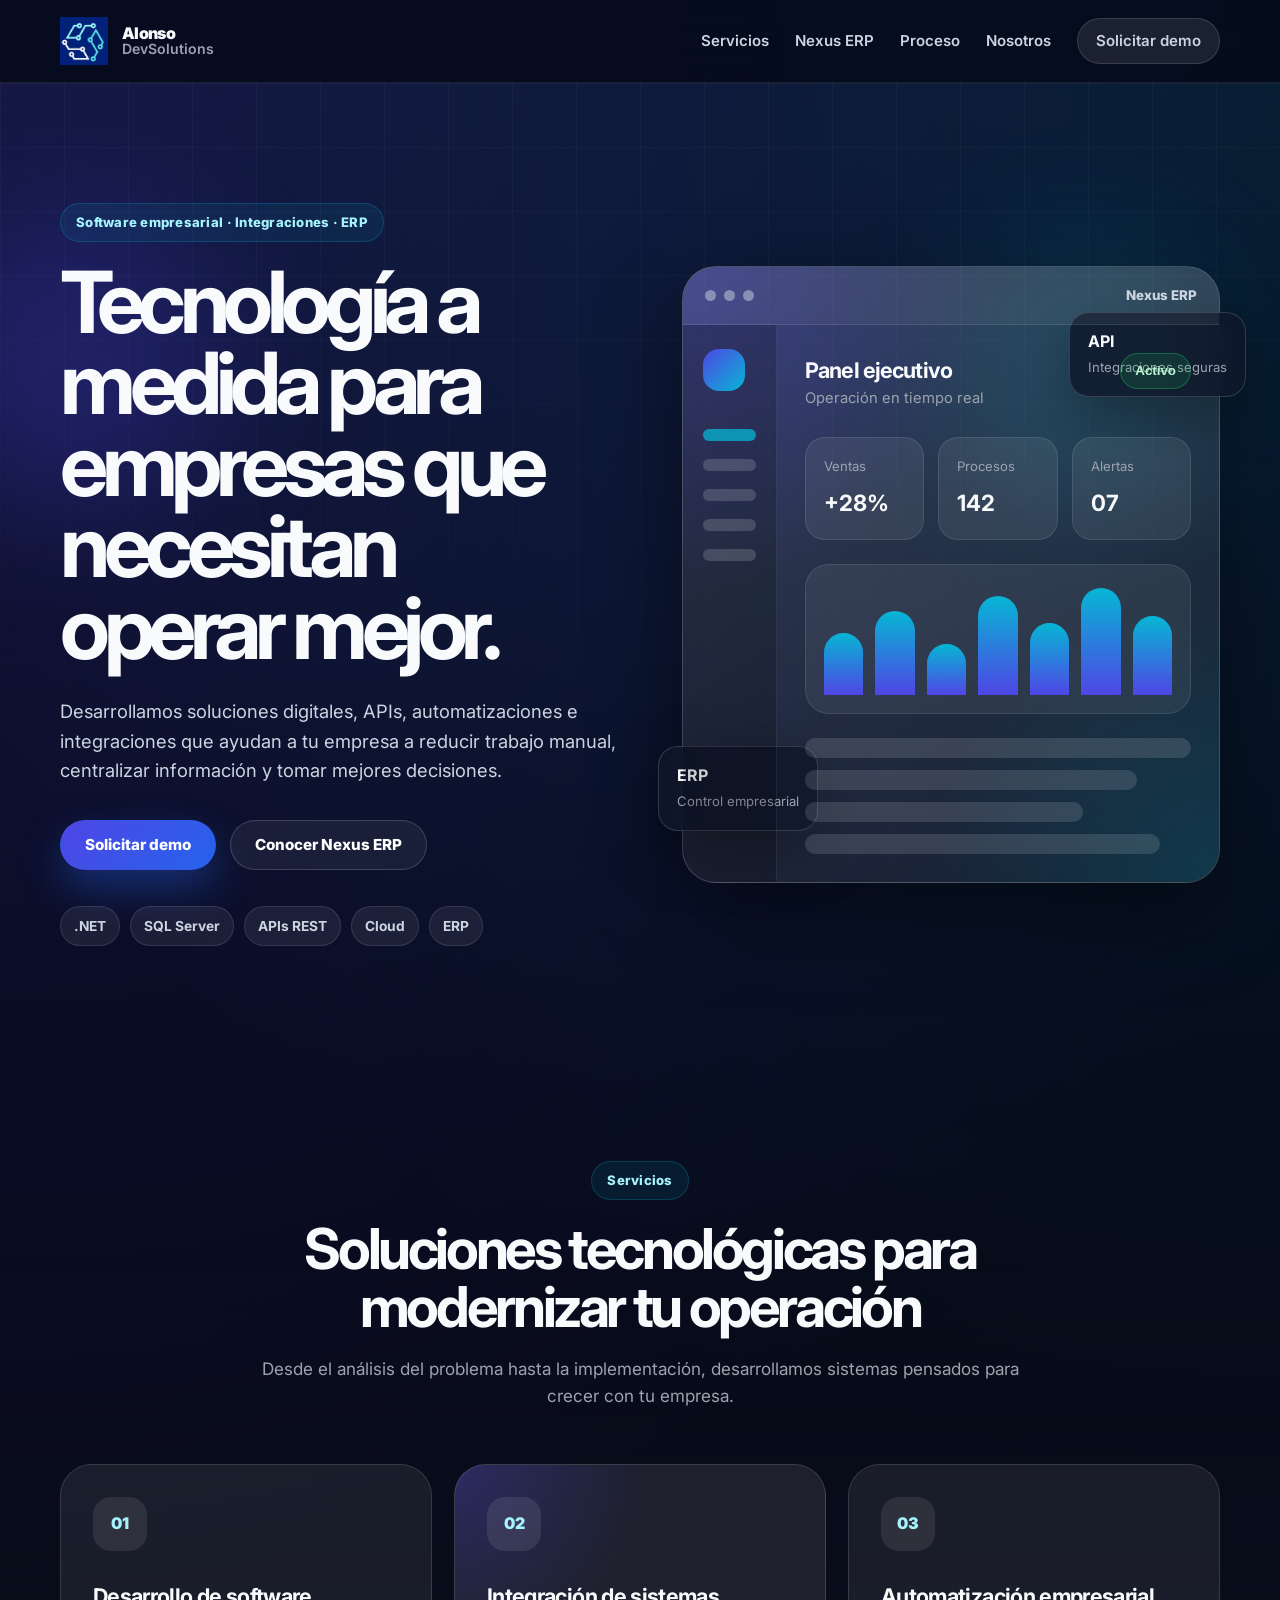
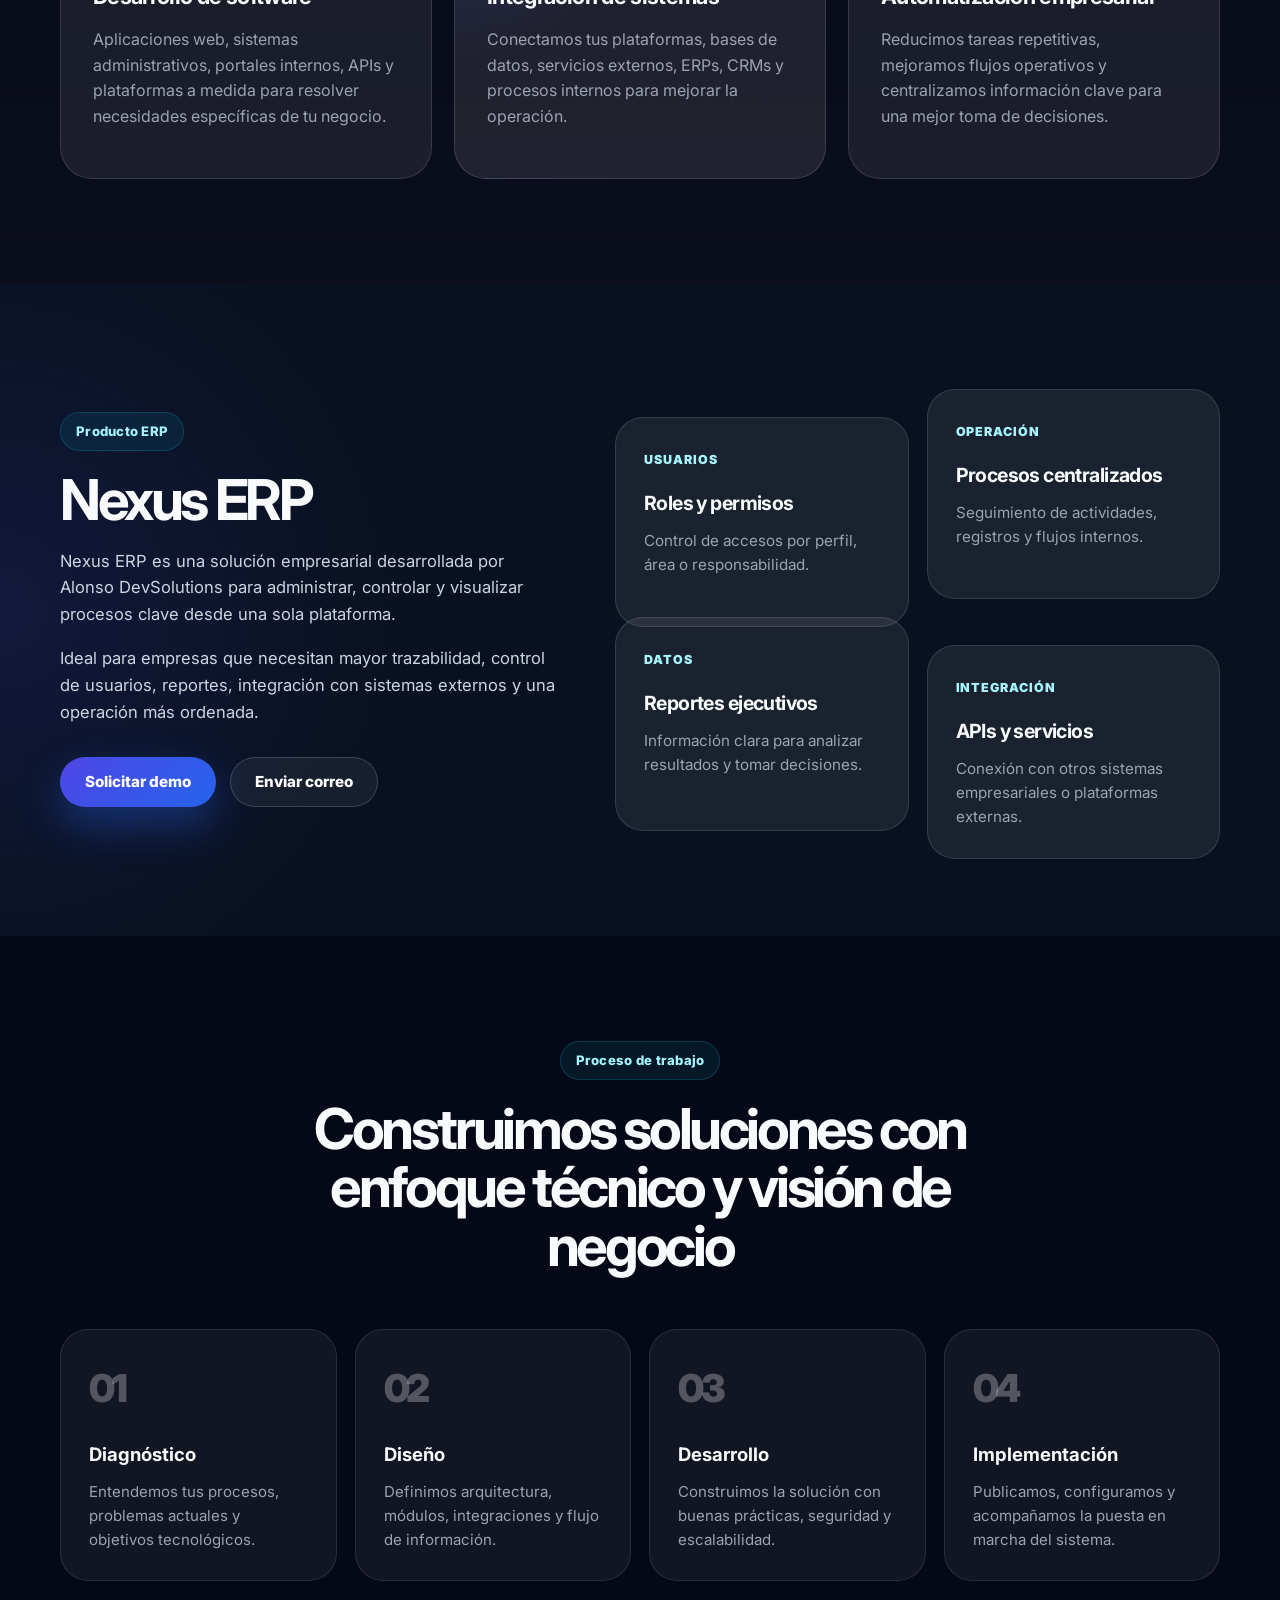
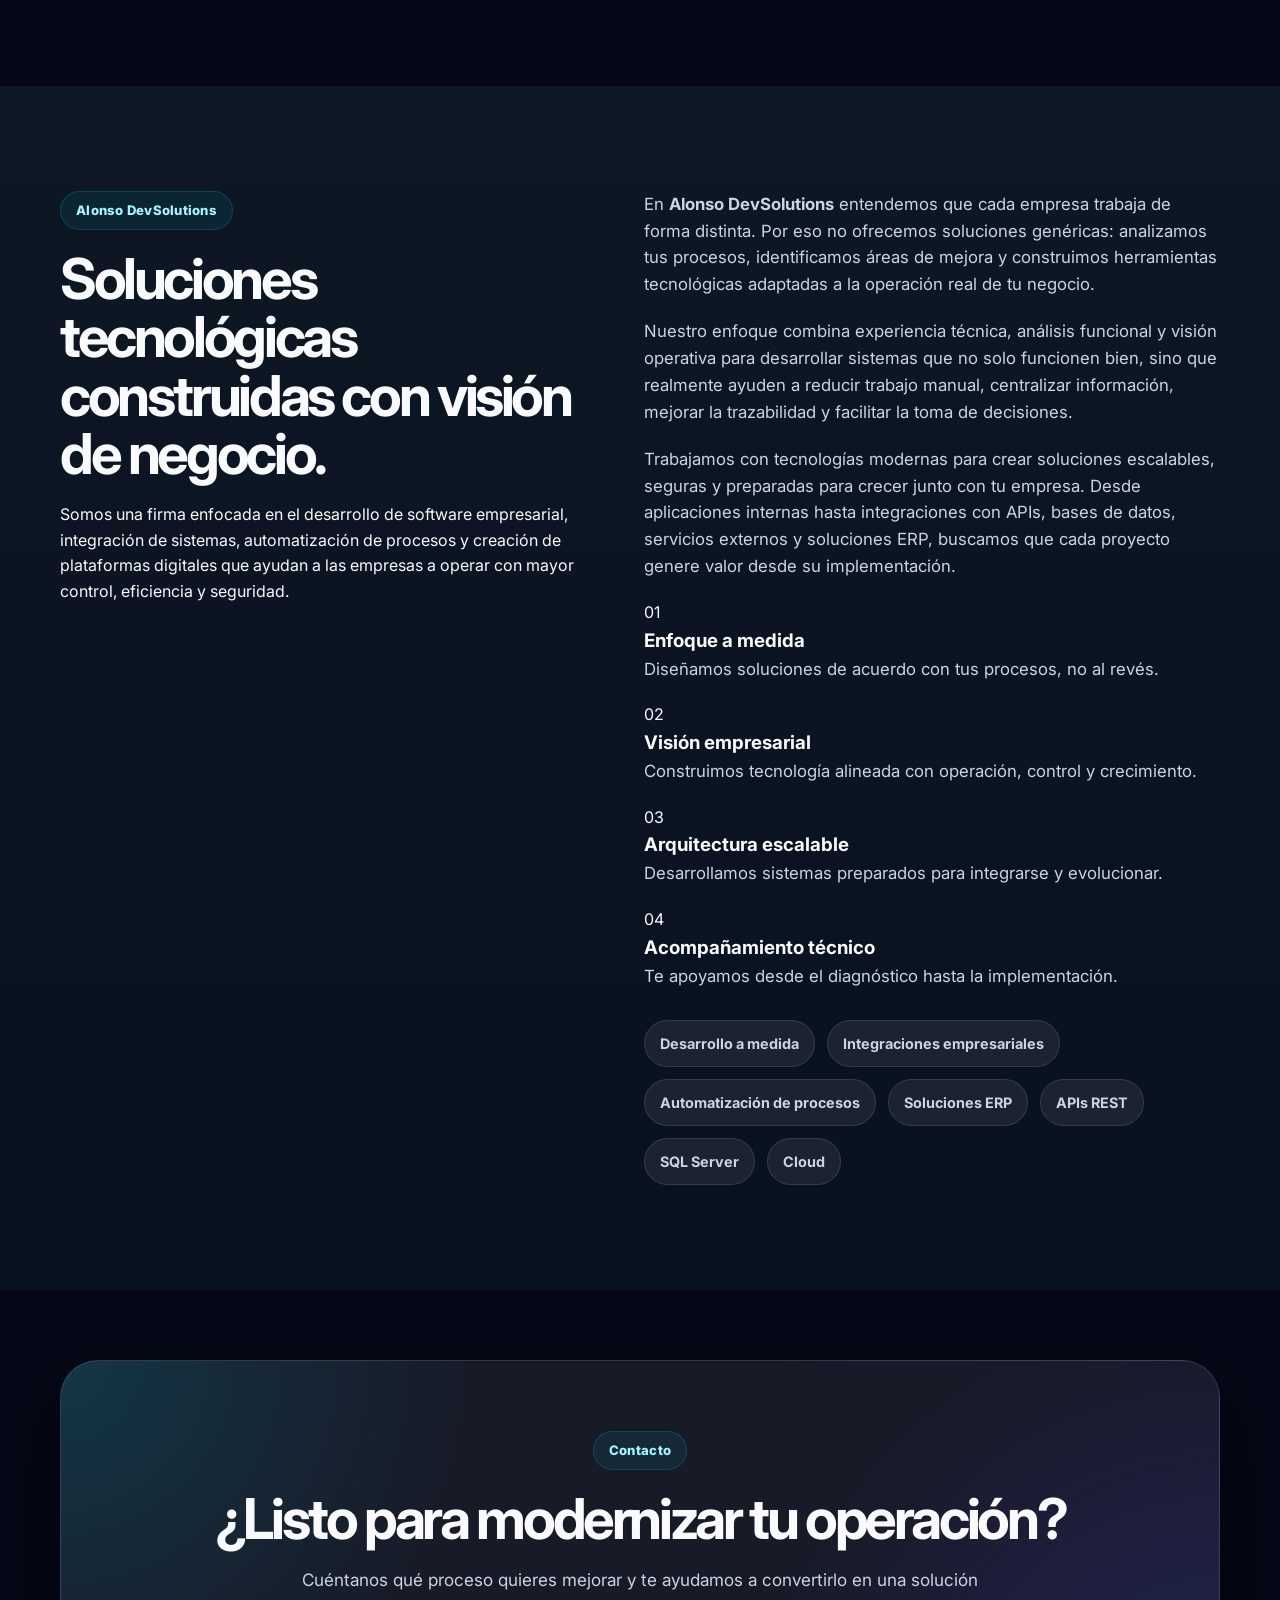
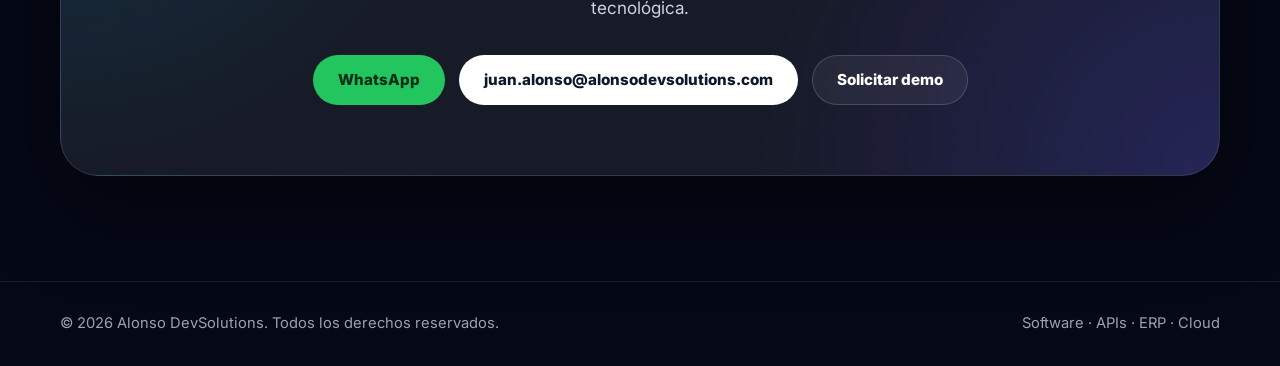
==== commit d99c6ac8: "Revise index.html for demo request and clarity Updated the index.html file to include a new demo req" ====
--- a/index.html
+++ b/index.html
@@ -19,7 +19,7 @@
 
   <header class="site-header">
     <div class="container header-inner">
-      <a href="#" class="brand">
+      <a href="index.html" class="brand">
         <img src="logo.png" alt="Logo Alonso DevSolutions" class="brand-logo">
         <div>
           <strong>Alonso</strong>
@@ -32,14 +32,13 @@
         <a href="#erp">Nexus ERP</a>
         <a href="#proceso">Proceso</a>
         <a href="#nosotros">Nosotros</a>
-        <a href="#contacto" class="nav-cta">Contacto</a>
+        <a href="solicita-demo.html" class="nav-cta">Solicitar demo</a>
       </nav>
     </div>
   </header>
 
   <main>
 
-    <!-- HERO -->
     <section class="hero">
       <div class="hero-blur hero-blur-one"></div>
       <div class="hero-blur hero-blur-two"></div>
@@ -58,7 +57,7 @@
           </p>
 
           <div class="hero-actions">
-            <a href="#contacto" class="btn btn-primary">Solicitar asesoría</a>
+            <a href="solicita-demo.html" class="btn btn-primary">Solicitar demo</a>
             <a href="#erp" class="btn btn-outline">Conocer Nexus ERP</a>
           </div>
 
@@ -149,7 +148,6 @@
       </div>
     </section>
 
-    <!-- SERVICIOS -->
     <section id="servicios" class="section services-section">
       <div class="container">
         <div class="section-heading">
@@ -165,7 +163,7 @@
             <div class="service-icon">01</div>
             <h3>Desarrollo de software</h3>
             <p>
-              Aplicaciones web, sistemas administrativos, portales internos, APIs y plataformas a medida.
+              Aplicaciones web, sistemas administrativos, portales internos, APIs y plataformas a medida para resolver necesidades específicas de tu negocio.
             </p>
           </article>
 
@@ -173,7 +171,7 @@
             <div class="service-icon">02</div>
             <h3>Integración de sistemas</h3>
             <p>
-              Conectamos tus plataformas, bases de datos, servicios externos, ERPs, CRMs y procesos internos.
+              Conectamos tus plataformas, bases de datos, servicios externos, ERPs, CRMs y procesos internos para mejorar la operación.
             </p>
           </article>
 
@@ -181,14 +179,13 @@
             <div class="service-icon">03</div>
             <h3>Automatización empresarial</h3>
             <p>
-              Reducimos tareas repetitivas, mejoramos flujos operativos y centralizamos información clave.
+              Reducimos tareas repetitivas, mejoramos flujos operativos y centralizamos información clave para una mejor toma de decisiones.
             </p>
           </article>
         </div>
       </div>
     </section>
 
-    <!-- ERP -->
     <section id="erp" class="section erp-section">
       <div class="container erp-grid">
         <div class="erp-copy">
@@ -206,7 +203,7 @@
           </p>
 
           <div class="erp-actions">
-            <a href="#contacto" class="btn btn-primary">Solicitar demo</a>
+            <a href="solicita-demo.html" class="btn btn-primary">Solicitar demo</a>
             <a href="mailto:juan.alonso@alonsodevsolutions.com" class="btn btn-outline">Enviar correo</a>
           </div>
         </div>
@@ -239,7 +236,6 @@
       </div>
     </section>
 
-    <!-- PROCESO -->
     <section id="proceso" class="section process-section">
       <div class="container">
         <div class="section-heading">
@@ -275,36 +271,77 @@
       </div>
     </section>
 
-    <!-- NOSOTROS -->
     <section id="nosotros" class="section about-section">
       <div class="container about-grid">
         <div>
           <span class="section-tag">Alonso DevSolutions</span>
-          <h2>Desarrollo tecnológico con enfoque práctico, seguro y escalable.</h2>
+          <h2>Soluciones tecnológicas construidas con visión de negocio.</h2>
+
+          <p class="about-intro">
+            Somos una firma enfocada en el desarrollo de software empresarial, integración de sistemas,
+            automatización de procesos y creación de plataformas digitales que ayudan a las empresas
+            a operar con mayor control, eficiencia y seguridad.
+          </p>
         </div>
 
         <div class="about-content">
           <p>
-            En Alonso DevSolutions ayudamos a empresas a transformar sus procesos mediante soluciones
-            digitales diseñadas de acuerdo con sus necesidades reales.
-          </p>
-
-          <p>
-            Nuestro enfoque combina análisis de negocio, desarrollo de software, integración de sistemas
-            y arquitectura tecnológica para crear herramientas que generen valor operativo.
-          </p>
+            En <strong>Alonso DevSolutions</strong> entendemos que cada empresa trabaja de forma distinta.
+            Por eso no ofrecemos soluciones genéricas: analizamos tus procesos, identificamos áreas de mejora
+            y construimos herramientas tecnológicas adaptadas a la operación real de tu negocio.
+          </p>
+
+          <p>
+            Nuestro enfoque combina experiencia técnica, análisis funcional y visión operativa para desarrollar
+            sistemas que no solo funcionen bien, sino que realmente ayuden a reducir trabajo manual,
+            centralizar información, mejorar la trazabilidad y facilitar la toma de decisiones.
+          </p>
+
+          <p>
+            Trabajamos con tecnologías modernas para crear soluciones escalables, seguras y preparadas para
+            crecer junto con tu empresa. Desde aplicaciones internas hasta integraciones con APIs, bases de datos,
+            servicios externos y soluciones ERP, buscamos que cada proyecto genere valor desde su implementación.
+          </p>
+
+          <div class="about-values">
+            <article>
+              <span>01</span>
+              <h3>Enfoque a medida</h3>
+              <p>Diseñamos soluciones de acuerdo con tus procesos, no al revés.</p>
+            </article>
+
+            <article>
+              <span>02</span>
+              <h3>Visión empresarial</h3>
+              <p>Construimos tecnología alineada con operación, control y crecimiento.</p>
+            </article>
+
+            <article>
+              <span>03</span>
+              <h3>Arquitectura escalable</h3>
+              <p>Desarrollamos sistemas preparados para integrarse y evolucionar.</p>
+            </article>
+
+            <article>
+              <span>04</span>
+              <h3>Acompañamiento técnico</h3>
+              <p>Te apoyamos desde el diagnóstico hasta la implementación.</p>
+            </article>
+          </div>
 
           <div class="about-points">
             <span>Desarrollo a medida</span>
             <span>Integraciones empresariales</span>
             <span>Automatización de procesos</span>
             <span>Soluciones ERP</span>
-          </div>
-        </div>
-      </div>
-    </section>
-
-    <!-- CONTACTO -->
+            <span>APIs REST</span>
+            <span>SQL Server</span>
+            <span>Cloud</span>
+          </div>
+        </div>
+      </div>
+    </section>
+
     <section id="contacto" class="section contact-section">
       <div class="container">
         <div class="contact-box">
@@ -323,8 +360,8 @@
               juan.alonso@alonsodevsolutions.com
             </a>
 
-            <a href="https://www.alonsodevsolutions.com" target="_blank" class="btn btn-outline">
-              Sitio web
+            <a href="solicita-demo.html" class="btn btn-outline">
+              Solicitar demo
             </a>
           </div>
         </div>
--- a/styles.css
+++ b/styles.css
@@ -1,16 +1,23 @@
 :root {
-  --bg: #07111f;
-  --bg-soft: #0d1b2e;
-  --primary: #2563eb;
-  --primary-light: #3b82f6;
-  --accent: #22c55e;
+  --bg: #050816;
+  --bg-2: #08111f;
+  --surface: rgba(255, 255, 255, 0.07);
+  --surface-2: rgba(255, 255, 255, 0.11);
+  --border: rgba(255, 255, 255, 0.13);
+
   --text: #f8fafc;
-  --muted: #94a3b8;
-  --card: rgba(255, 255, 255, 0.08);
-  --card-border: rgba(255, 255, 255, 0.12);
-  --white: #ffffff;
-  --shadow: 0 24px 80px rgba(0, 0, 0, 0.35);
-  --radius: 24px;
+  --muted: #9ca3af;
+  --soft: #cbd5e1;
+
+  --primary: #4f46e5;
+  --primary-2: #2563eb;
+  --cyan: #06b6d4;
+  --green: #22c55e;
+  --dark: #020617;
+
+  --radius-lg: 32px;
+  --radius-md: 22px;
+  --shadow: 0 30px 90px rgba(0, 0, 0, 0.45);
 }
 
 * {
@@ -25,7 +32,10 @@
 
 body {
   font-family: "Inter", sans-serif;
-  background: var(--bg);
+  background:
+    radial-gradient(circle at top left, rgba(79, 70, 229, 0.22), transparent 30%),
+    radial-gradient(circle at top right, rgba(6, 182, 212, 0.12), transparent 28%),
+    var(--bg);
   color: var(--text);
   line-height: 1.6;
 }
@@ -41,71 +51,100 @@
 }
 
 .container {
-  width: min(1120px, 92%);
+  width: min(1160px, 92%);
   margin: 0 auto;
 }
 
-/* Header */
-
-.header {
+/* HEADER */
+
+.site-header {
   position: sticky;
   top: 0;
-  z-index: 50;
-  background: rgba(7, 17, 31, 0.84);
-  backdrop-filter: blur(16px);
+  z-index: 100;
+  background: rgba(5, 8, 22, 0.78);
+  backdrop-filter: blur(20px);
   border-bottom: 1px solid rgba(255, 255, 255, 0.08);
 }
 
-.header-content {
-  height: 78px;
+.header-inner {
+  height: 82px;
   display: flex;
   align-items: center;
   justify-content: space-between;
-}
-
-.branding {
+  gap: 24px;
+}
+
+.brand {
   display: flex;
   align-items: center;
-  gap: 12px;
-  font-weight: 800;
-  letter-spacing: -0.02em;
-}
-
-.logo {
-  width: 46px;
-  height: 46px;
+  gap: 14px;
+}
+
+.brand-logo {
+  width: 48px;
+  height: 48px;
   object-fit: contain;
 }
 
+.brand div {
+  display: flex;
+  flex-direction: column;
+  line-height: 1.05;
+}
+
+.brand strong {
+  font-size: 1rem;
+  font-weight: 900;
+  letter-spacing: -0.04em;
+}
+
+.brand span {
+  color: var(--muted);
+  font-size: 0.88rem;
+  font-weight: 600;
+}
+
 .nav {
   display: flex;
   align-items: center;
-  gap: 28px;
+  gap: 26px;
 }
 
 .nav a {
-  font-size: 0.95rem;
-  color: var(--muted);
-  font-weight: 500;
+  color: var(--soft);
+  font-size: 0.94rem;
+  font-weight: 600;
   transition: color 0.2s ease;
 }
 
 .nav a:hover {
-  color: var(--white);
-}
-
-/* Botones */
+  color: #ffffff;
+}
+
+.nav-cta {
+  padding: 10px 18px;
+  border-radius: 999px;
+  background: rgba(255, 255, 255, 0.09);
+  border: 1px solid var(--border);
+}
+
+/* BUTTONS */
 
 .btn {
+  min-height: 50px;
+  padding: 0 24px;
+  border-radius: 999px;
   display: inline-flex;
   align-items: center;
   justify-content: center;
-  min-height: 48px;
-  padding: 0 22px;
-  border-radius: 999px;
-  font-weight: 700;
-  transition: transform 0.2s ease, box-shadow 0.2s ease, background 0.2s ease;
+  font-weight: 800;
+  font-size: 0.95rem;
   border: 1px solid transparent;
+  transition:
+    transform 0.2s ease,
+    box-shadow 0.2s ease,
+    background 0.2s ease,
+    border-color 0.2s ease;
 }
 
 .btn:hover {
@@ -113,36 +152,33 @@
 }
 
 .btn-primary {
-  background: linear-gradient(135deg, var(--primary), var(--primary-light));
-  color: var(--white);
-  box-shadow: 0 12px 30px rgba(37, 99, 235, 0.35);
-}
-
-.btn-secondary {
-  background: rgba(255, 255, 255, 0.08);
-  border-color: rgba(255, 255, 255, 0.14);
-  color: var(--white);
-}
-
-.btn-whatsapp {
-  background: #22c55e;
-  color: #052e16;
-}
-
-.btn-email {
+  background: linear-gradient(135deg, var(--primary), var(--primary-2));
+  color: white;
+  box-shadow: 0 18px 40px rgba(37, 99, 235, 0.38);
+}
+
+.btn-outline {
+  color: white;
+  background: rgba(255, 255, 255, 0.06);
+  border-color: rgba(255, 255, 255, 0.17);
+}
+
+.btn-light {
   background: #ffffff;
   color: #0f172a;
 }
 
-/* Hero */
+.btn-whatsapp {
+  background: var(--green);
+  color: #052e16;
+}
+
+/* HERO */
 
 .hero {
   position: relative;
   overflow: hidden;
-  padding: 110px 0 90px;
-  background:
-    radial-gradient(circle at top left, rgba(37, 99, 235, 0.35), transparent 32%),
-    radial-gradient(circle at bottom right, rgba(34, 197, 94, 0.18), transparent 35%);
+  padding: 120px 0 110px;
 }
 
 .hero::before {
@@ -152,46 +188,72 @@
   background-image:
     linear-gradient(rgba(255, 255, 255, 0.035) 1px, transparent 1px),
     linear-gradient(90deg, rgba(255, 255, 255, 0.035) 1px, transparent 1px);
-  background-size: 48px 48px;
-  mask-image: linear-gradient(to bottom, black, transparent);
+  background-size: 64px 64px;
+  mask-image: linear-gradient(to bottom, black, transparent 78%);
   pointer-events: none;
+}
+
+.hero-blur {
+  position: absolute;
+  border-radius: 999px;
+  filter: blur(70px);
+  opacity: 0.8;
+  pointer-events: none;
+}
+
+.hero-blur-one {
+  width: 300px;
+  height: 300px;
+  background: rgba(79, 70, 229, 0.32);
+  left: -80px;
+  top: 130px;
+}
+
+.hero-blur-two {
+  width: 260px;
+  height: 260px;
+  background: rgba(6, 182, 212, 0.22);
+  right: 5%;
+  top: 160px;
 }
 
 .hero-grid {
   position: relative;
-  display: grid;
-  grid-template-columns: 1.05fr 0.95fr;
-  gap: 58px;
+  z-index: 1;
+  display: grid;
+  grid-template-columns: 1.02fr 0.98fr;
   align-items: center;
-}
-
-.badge,
-.section-label {
+  gap: 62px;
+}
+
+.eyebrow,
+.section-tag {
+  width: fit-content;
   display: inline-flex;
   align-items: center;
-  width: fit-content;
-  padding: 8px 14px;
-  border-radius: 999px;
-  font-size: 0.84rem;
-  font-weight: 700;
-  color: #bfdbfe;
-  background: rgba(37, 99, 235, 0.14);
-  border: 1px solid rgba(96, 165, 250, 0.22);
-  margin-bottom: 18px;
+  padding: 8px 15px;
+  border-radius: 999px;
+  color: #a5f3fc;
+  background: rgba(6, 182, 212, 0.09);
+  border: 1px solid rgba(6, 182, 212, 0.22);
+  font-size: 0.82rem;
+  font-weight: 800;
+  letter-spacing: 0.02em;
+  margin-bottom: 20px;
 }
 
 .hero h1 {
   max-width: 760px;
-  font-size: clamp(2.4rem, 6vw, 4.9rem);
-  line-height: 1;
-  letter-spacing: -0.06em;
-  margin-bottom: 24px;
-}
-
-.hero p {
-  max-width: 650px;
-  color: var(--muted);
-  font-size: 1.16rem;
+  font-size: clamp(2.8rem, 6.7vw, 5.6rem);
+  line-height: 0.95;
+  letter-spacing: -0.075em;
+  margin-bottom: 28px;
+}
+
+.hero-description {
+  max-width: 660px;
+  color: var(--soft);
+  font-size: 1.15rem;
   margin-bottom: 34px;
 }
 
@@ -203,330 +265,513 @@
   gap: 14px;
 }
 
-.hero-stats {
-  display: grid;
-  grid-template-columns: repeat(3, 1fr);
-  gap: 14px;
-  margin-top: 42px;
-}
-
-.hero-stats div {
-  padding: 18px;
-  border-radius: 18px;
+.hero-stack {
+  margin-top: 36px;
+  display: flex;
+  flex-wrap: wrap;
+  gap: 10px;
+}
+
+.hero-stack span {
+  padding: 8px 13px;
+  border-radius: 999px;
+  background: rgba(255, 255, 255, 0.07);
+  border: 1px solid rgba(255, 255, 255, 0.11);
+  color: var(--soft);
+  font-size: 0.86rem;
+  font-weight: 700;
+}
+
+/* HERO VISUAL */
+
+.hero-visual {
+  position: relative;
+}
+
+.product-card {
+  position: relative;
+  overflow: hidden;
+  border-radius: 34px;
+  background:
+    linear-gradient(145deg, rgba(255, 255, 255, 0.16), rgba(255, 255, 255, 0.05));
+  border: 1px solid rgba(255, 255, 255, 0.17);
+  box-shadow: var(--shadow);
+}
+
+.product-card::before {
+  content: "";
+  position: absolute;
+  inset: 0;
+  background:
+    radial-gradient(circle at top left, rgba(79, 70, 229, 0.35), transparent 40%),
+    radial-gradient(circle at bottom right, rgba(6, 182, 212, 0.18), transparent 36%);
+  pointer-events: none;
+}
+
+.product-card-header {
+  position: relative;
+  z-index: 1;
+  height: 58px;
+  padding: 0 22px;
+  display: flex;
+  align-items: center;
+  justify-content: space-between;
   background: rgba(255, 255, 255, 0.06);
-  border: 1px solid rgba(255, 255, 255, 0.1);
-}
-
-.hero-stats strong {
-  display: block;
-  font-size: 1.2rem;
-}
-
-.hero-stats span {
+  border-bottom: 1px solid rgba(255, 255, 255, 0.1);
+}
+
+.window-dots {
+  display: flex;
+  gap: 8px;
+}
+
+.window-dots span {
+  width: 11px;
+  height: 11px;
+  border-radius: 999px;
+  background: rgba(255, 255, 255, 0.38);
+}
+
+.product-card-header small {
+  color: var(--soft);
+  font-weight: 800;
+}
+
+.product-layout {
+  position: relative;
+  z-index: 1;
+  min-height: 490px;
+  display: grid;
+  grid-template-columns: 94px 1fr;
+}
+
+.product-sidebar {
+  padding: 24px 20px;
+  display: flex;
+  flex-direction: column;
+  gap: 18px;
+  background: rgba(0, 0, 0, 0.18);
+  border-right: 1px solid rgba(255, 255, 255, 0.08);
+}
+
+.sidebar-logo {
+  width: 42px;
+  height: 42px;
+  border-radius: 16px;
+  background: linear-gradient(135deg, var(--primary), var(--cyan));
+  margin-bottom: 20px;
+}
+
+.product-sidebar span {
+  width: 100%;
+  height: 12px;
+  border-radius: 999px;
+  background: rgba(255, 255, 255, 0.16);
+}
+
+.product-sidebar span.active {
+  background: rgba(6, 182, 212, 0.75);
+}
+
+.product-main {
+  padding: 28px;
+}
+
+.product-title {
+  display: flex;
+  justify-content: space-between;
+  gap: 18px;
+  margin-bottom: 26px;
+}
+
+.product-title div {
+  display: flex;
+  flex-direction: column;
+}
+
+.product-title strong {
+  font-size: 1.35rem;
+  letter-spacing: -0.04em;
+}
+
+.product-title span {
   color: var(--muted);
-  font-size: 0.9rem;
-}
-
-/* Dashboard Mockup */
-
-.hero-card {
-  min-height: 460px;
-  display: flex;
-  align-items: center;
-  justify-content: center;
-}
-
-.dashboard {
-  width: 100%;
-  max-width: 520px;
-  border-radius: 28px;
-  background: linear-gradient(145deg, rgba(255, 255, 255, 0.14), rgba(255, 255, 255, 0.04));
-  border: 1px solid rgba(255, 255, 255, 0.16);
-  box-shadow: var(--shadow);
-  overflow: hidden;
-  transform: rotate(1.5deg);
-}
-
-.dashboard-header,
-.erp-topbar {
-  height: 48px;
-  display: flex;
-  align-items: center;
-  gap: 8px;
-  padding: 0 18px;
-  background: rgba(255, 255, 255, 0.08);
-}
-
-.dashboard-header span,
-.erp-topbar span {
-  width: 12px;
-  height: 12px;
-  border-radius: 999px;
-  background: rgba(255, 255, 255, 0.35);
-}
-
-.dashboard-body {
-  padding: 26px;
-  display: grid;
-  grid-template-columns: 1fr 1fr;
-  gap: 16px;
-}
-
-.chart-card {
-  min-height: 110px;
-  border-radius: 20px;
-  background: linear-gradient(135deg, rgba(59, 130, 246, 0.4), rgba(34, 197, 94, 0.16));
-  border: 1px solid rgba(255, 255, 255, 0.12);
-}
-
-.chart-card.large {
-  min-height: 190px;
-  grid-row: span 2;
-}
-
-.line {
-  height: 16px;
-  border-radius: 999px;
-  background: rgba(255, 255, 255, 0.18);
-  grid-column: span 2;
-}
-
-.line.short {
-  width: 68%;
-}
-
-/* Sections */
-
-.section {
-  padding: 96px 0;
-}
-
-.section-heading {
-  max-width: 760px;
-  margin: 0 auto 46px;
-  text-align: center;
-}
-
-.section h2 {
-  font-size: clamp(2rem, 4vw, 3.2rem);
-  line-height: 1.1;
-  letter-spacing: -0.04em;
-  margin-bottom: 18px;
-}
-
-.section-heading p,
-.about-text p,
-.erp-content > p,
-.contact-card p {
-  color: var(--muted);
-  font-size: 1.05rem;
-}
-
-/* Cards */
-
-.cards {
-  display: grid;
-  grid-template-columns: repeat(3, 1fr);
-  gap: 22px;
-}
-
-.card {
-  padding: 30px;
-  border-radius: var(--radius);
-  background: var(--card);
-  border: 1px solid var(--card-border);
-  transition: transform 0.2s ease, border-color 0.2s ease;
-}
-
-.card:hover {
-  transform: translateY(-6px);
-  border-color: rgba(96, 165, 250, 0.4);
-}
-
-.icon {
-  width: 54px;
-  height: 54px;
-  display: grid;
-  place-items: center;
-  border-radius: 18px;
-  font-size: 1.55rem;
-  background: rgba(255, 255, 255, 0.09);
-  margin-bottom: 22px;
-}
-
-.card h3 {
-  margin-bottom: 12px;
-  font-size: 1.25rem;
-}
-
-.card p {
-  color: var(--muted);
-}
-
-/* ERP */
-
-.erp-section {
-  background:
-    linear-gradient(180deg, rgba(255, 255, 255, 0.02), transparent),
-    var(--bg-soft);
-}
-
-.erp-grid {
-  display: grid;
-  grid-template-columns: 0.95fr 1.05fr;
-  gap: 56px;
-  align-items: center;
-}
-
-.features {
-  display: grid;
-  gap: 18px;
-  margin: 32px 0;
-}
-
-.feature {
-  display: flex;
-  gap: 16px;
-  padding: 20px;
-  border-radius: 20px;
-  background: rgba(255, 255, 255, 0.06);
-  border: 1px solid rgba(255, 255, 255, 0.1);
-}
-
-.feature span {
-  font-size: 1.5rem;
-}
-
-.feature h4 {
-  margin-bottom: 4px;
-}
-
-.feature p {
-  color: var(--muted);
-  font-size: 0.96rem;
-}
-
-.erp-panel {
-  padding: 20px;
-  border-radius: 32px;
-  background: radial-gradient(circle at top, rgba(59, 130, 246, 0.28), transparent 58%);
-}
-
-.erp-window {
-  overflow: hidden;
-  border-radius: 28px;
-  background: rgba(15, 23, 42, 0.9);
-  border: 1px solid rgba(255, 255, 255, 0.14);
-  box-shadow: var(--shadow);
-}
-
-.erp-layout {
-  display: grid;
-  grid-template-columns: 120px 1fr;
-  min-height: 360px;
-}
-
-.erp-layout aside {
-  padding: 22px;
-  background: rgba(255, 255, 255, 0.05);
-  display: grid;
-  align-content: start;
-  gap: 16px;
-}
-
-.erp-layout aside div {
-  height: 18px;
-  border-radius: 999px;
-  background: rgba(255, 255, 255, 0.16);
-}
-
-.erp-main {
-  padding: 26px;
-}
-
-.erp-title {
-  width: 56%;
-  height: 24px;
-  border-radius: 999px;
-  background: rgba(255, 255, 255, 0.2);
-  margin-bottom: 24px;
-}
-
-.erp-metrics {
+  font-size: 0.92rem;
+}
+
+.product-title button {
+  height: 36px;
+  padding: 0 14px;
+  border-radius: 999px;
+  border: 1px solid rgba(34, 197, 94, 0.35);
+  background: rgba(34, 197, 94, 0.14);
+  color: #bbf7d0;
+  font-weight: 800;
+}
+
+.metric-grid {
   display: grid;
   grid-template-columns: repeat(3, 1fr);
   gap: 14px;
   margin-bottom: 24px;
 }
 
-.erp-metrics div {
-  height: 88px;
+.metric {
+  padding: 18px;
+  border-radius: 20px;
+  background: rgba(255, 255, 255, 0.075);
+  border: 1px solid rgba(255, 255, 255, 0.1);
+}
+
+.metric span {
+  display: block;
+  color: var(--muted);
+  font-size: 0.82rem;
+  margin-bottom: 8px;
+}
+
+.metric strong {
+  font-size: 1.4rem;
+}
+
+.chart {
+  height: 150px;
+  padding: 18px;
+  display: flex;
+  align-items: end;
+  gap: 12px;
+  border-radius: 24px;
+  background: rgba(255, 255, 255, 0.065);
+  border: 1px solid rgba(255, 255, 255, 0.1);
+  margin-bottom: 24px;
+}
+
+.chart span {
+  flex: 1;
+  border-radius: 999px 999px 8px 8px;
+  background: linear-gradient(180deg, var(--cyan), var(--primary));
+}
+
+.table-preview {
+  display: grid;
+  gap: 12px;
+}
+
+.table-preview div {
+  height: 20px;
+  border-radius: 999px;
+  background: rgba(255, 255, 255, 0.13);
+}
+
+.table-preview div:nth-child(2) {
+  width: 86%;
+}
+
+.table-preview div:nth-child(3) {
+  width: 72%;
+}
+
+.table-preview div:nth-child(4) {
+  width: 92%;
+}
+
+.floating-badge {
+  position: absolute;
+  padding: 16px 18px;
+  border-radius: 20px;
+  background: rgba(15, 23, 42, 0.82);
+  border: 1px solid rgba(255, 255, 255, 0.15);
+  box-shadow: 0 20px 60px rgba(0, 0, 0, 0.35);
+  backdrop-filter: blur(16px);
+}
+
+.floating-badge strong {
+  display: block;
+  font-size: 1rem;
+}
+
+.floating-badge span {
+  color: var(--muted);
+  font-size: 0.82rem;
+}
+
+.badge-one {
+  top: 46px;
+  right: -26px;
+}
+
+.badge-two {
+  left: -24px;
+  bottom: 52px;
+}
+
+/* SECTIONS */
+
+.section {
+  padding: 105px 0;
+}
+
+.section-heading {
+  max-width: 790px;
+  margin: 0 auto 54px;
+  text-align: center;
+}
+
+.section-heading .section-tag {
+  margin-left: auto;
+  margin-right: auto;
+}
+
+.section h2 {
+  font-size: clamp(2rem, 4.4vw, 3.7rem);
+  line-height: 1.04;
+  letter-spacing: -0.06em;
+  margin-bottom: 18px;
+}
+
+.section-heading p {
+  color: var(--muted);
+  font-size: 1.07rem;
+}
+
+/* SERVICES */
+
+.services-section {
+  background: linear-gradient(180deg, transparent, rgba(255, 255, 255, 0.025));
+}
+
+.services-grid {
+  display: grid;
+  grid-template-columns: repeat(3, 1fr);
+  gap: 22px;
+}
+
+.service-card {
+  min-height: 315px;
+  padding: 32px;
+  border-radius: var(--radius-lg);
+  background: var(--surface);
+  border: 1px solid var(--border);
+  transition: transform 0.2s ease, border-color 0.2s ease, background 0.2s ease;
+}
+
+.service-card:hover {
+  transform: translateY(-7px);
+  border-color: rgba(6, 182, 212, 0.35);
+  background: var(--surface-2);
+}
+
+.service-card.featured {
+  background:
+    radial-gradient(circle at top left, rgba(79, 70, 229, 0.28), transparent 40%),
+    rgba(255, 255, 255, 0.09);
+}
+
+.service-icon {
+  width: 54px;
+  height: 54px;
+  display: grid;
+  place-items: center;
   border-radius: 18px;
-  background: linear-gradient(135deg, rgba(37, 99, 235, 0.5), rgba(34, 197, 94, 0.16));
-}
-
-.erp-table {
-  display: grid;
+  background: rgba(255, 255, 255, 0.09);
+  color: #a5f3fc;
+  font-weight: 900;
+  margin-bottom: 28px;
+}
+
+.service-card h3 {
+  font-size: 1.35rem;
+  margin-bottom: 14px;
+  letter-spacing: -0.03em;
+}
+
+.service-card p {
+  color: var(--muted);
+}
+
+/* ERP */
+
+.erp-section {
+  background:
+    radial-gradient(circle at center left, rgba(79, 70, 229, 0.14), transparent 32%),
+    var(--bg-2);
+}
+
+.erp-grid {
+  display: grid;
+  grid-template-columns: 0.9fr 1.1fr;
+  gap: 60px;
+  align-items: center;
+}
+
+.erp-copy p {
+  color: var(--soft);
+  margin-bottom: 18px;
+  font-size: 1.04rem;
+}
+
+.erp-actions {
+  margin-top: 32px;
+}
+
+.erp-modules {
+  display: grid;
+  grid-template-columns: repeat(2, 1fr);
+  gap: 18px;
+}
+
+.erp-modules article {
+  min-height: 210px;
+  padding: 28px;
+  border-radius: 28px;
+  background: rgba(255, 255, 255, 0.075);
+  border: 1px solid rgba(255, 255, 255, 0.12);
+}
+
+.erp-modules article:nth-child(1),
+.erp-modules article:nth-child(4) {
+  transform: translateY(28px);
+}
+
+.erp-modules span {
+  display: inline-flex;
+  margin-bottom: 18px;
+  color: #a5f3fc;
+  font-size: 0.78rem;
+  font-weight: 900;
+  text-transform: uppercase;
+  letter-spacing: 0.08em;
+}
+
+.erp-modules h3 {
+  font-size: 1.22rem;
+  margin-bottom: 10px;
+  letter-spacing: -0.03em;
+}
+
+.erp-modules p {
+  color: var(--muted);
+  font-size: 0.95rem;
+}
+
+/* PROCESS */
+
+.process-section {
+  background: var(--bg);
+}
+
+.process-grid {
+  display: grid;
+  grid-template-columns: repeat(4, 1fr);
+  gap: 18px;
+}
+
+.process-item {
+  position: relative;
+  padding: 28px;
+  min-height: 240px;
+  border-radius: 28px;
+  background: rgba(255, 255, 255, 0.055);
+  border: 1px solid rgba(255, 255, 255, 0.1);
+}
+
+.process-item span {
+  color: rgba(255, 255, 255, 0.28);
+  font-size: 2.4rem;
+  font-weight: 900;
+  letter-spacing: -0.08em;
+}
+
+.process-item h3 {
+  margin: 20px 0 10px;
+  font-size: 1.16rem;
+}
+
+.process-item p {
+  color: var(--muted);
+  font-size: 0.94rem;
+}
+
+/* ABOUT */
+
+.about-section {
+  background:
+    linear-gradient(180deg, rgba(255, 255, 255, 0.025), transparent),
+    var(--bg-2);
+}
+
+.about-grid {
+  display: grid;
+  grid-template-columns: 0.95fr 1.05fr;
+  gap: 62px;
+}
+
+.about-content p {
+  color: var(--soft);
+  margin-bottom: 20px;
+  font-size: 1.05rem;
+}
+
+.about-points {
+  margin-top: 30px;
+  display: flex;
+  flex-wrap: wrap;
   gap: 12px;
 }
 
-.erp-table span {
-  height: 28px;
-  border-radius: 999px;
-  background: rgba(255, 255, 255, 0.13);
-}
-
-/* About */
-
-.about-section {
-  background: var(--bg);
-}
-
-.about-grid {
-  display: grid;
-  grid-template-columns: 0.85fr 1.15fr;
-  gap: 54px;
-}
-
-.about-text {
-  display: grid;
-  gap: 20px;
-}
-
-/* Contact */
+.about-points span {
+  padding: 11px 15px;
+  border-radius: 999px;
+  color: var(--soft);
+  background: rgba(255, 255, 255, 0.075);
+  border: 1px solid rgba(255, 255, 255, 0.11);
+  font-weight: 700;
+  font-size: 0.9rem;
+}
+
+/* CONTACT */
 
 .contact-section {
-  padding-top: 40px;
-}
-
-.contact-card {
+  padding-top: 70px;
+}
+
+.contact-box {
+  padding: 70px 38px;
+  border-radius: 38px;
   text-align: center;
-  padding: 64px 28px;
-  border-radius: 34px;
   background:
-    radial-gradient(circle at top left, rgba(37, 99, 235, 0.28), transparent 34%),
-    rgba(255, 255, 255, 0.07);
-  border: 1px solid rgba(255, 255, 255, 0.12);
-}
-
-.contact-card p {
+    radial-gradient(circle at top left, rgba(6, 182, 212, 0.18), transparent 34%),
+    radial-gradient(circle at bottom right, rgba(79, 70, 229, 0.25), transparent 38%),
+    rgba(255, 255, 255, 0.075);
+  border: 1px solid rgba(255, 255, 255, 0.13);
+  box-shadow: var(--shadow);
+}
+
+.contact-box .section-tag {
+  margin-left: auto;
+  margin-right: auto;
+}
+
+.contact-box p {
   max-width: 720px;
-  margin: 0 auto 30px;
+  margin: 0 auto 34px;
+  color: var(--soft);
+  font-size: 1.07rem;
 }
 
 .contact-actions {
   justify-content: center;
 }
 
-/* Footer */
+/* FOOTER */
 
 .footer {
-  padding: 28px 0;
+  padding: 30px 0;
+  color: var(--muted);
   border-top: 1px solid rgba(255, 255, 255, 0.08);
-  color: var(--muted);
-}
-
-.footer-content {
+}
+
+.footer-inner {
   display: flex;
   justify-content: space-between;
   gap: 18px;
@@ -534,24 +779,23 @@
   font-size: 0.92rem;
 }
 
-/* Responsive */
-
-@media (max-width: 900px) {
-  .header-content {
+/* RESPONSIVE */
+
+@media (max-width: 980px) {
+  .header-inner {
     height: auto;
     padding: 18px 0;
     flex-direction: column;
-    gap: 16px;
   }
 
   .nav {
-    gap: 16px;
+    justify-content: center;
     flex-wrap: wrap;
-    justify-content: center;
+    gap: 14px;
   }
 
   .hero {
-    padding: 78px 0 70px;
+    padding: 82px 0 88px;
   }
 
   .hero-grid,
@@ -560,48 +804,72 @@
     grid-template-columns: 1fr;
   }
 
-  .hero-content {
+  .hero-copy {
     text-align: center;
   }
 
-  .badge,
-  .section-label {
+  .eyebrow,
+  .hero-stack,
+  .hero-actions {
     margin-left: auto;
     margin-right: auto;
-  }
-
-  .hero-actions {
     justify-content: center;
   }
 
-  .hero-stats {
+  .hero-description {
+    margin-left: auto;
+    margin-right: auto;
+  }
+
+  .services-grid,
+  .process-grid {
+    grid-template-columns: repeat(2, 1fr);
+  }
+
+  .badge-one,
+  .badge-two {
+    display: none;
+  }
+}
+
+@media (max-width: 680px) {
+  .section {
+    padding: 76px 0;
+  }
+
+  .hero h1 {
+    font-size: 2.65rem;
+  }
+
+  .hero-description {
+    font-size: 1rem;
+  }
+
+  .services-grid,
+  .process-grid,
+  .erp-modules {
     grid-template-columns: 1fr;
   }
 
-  .cards {
+  .erp-modules article:nth-child(1),
+  .erp-modules article:nth-child(4) {
+    transform: none;
+  }
+
+  .product-layout {
     grid-template-columns: 1fr;
   }
 
-  .erp-content {
-    text-align: center;
-  }
-
-  .feature {
-    text-align: left;
-  }
-}
-
-@media (max-width: 560px) {
-  .section {
-    padding: 72px 0;
-  }
-
-  .hero h1 {
-    font-size: 2.45rem;
-  }
-
-  .hero p {
-    font-size: 1rem;
+  .product-sidebar {
+    display: none;
+  }
+
+  .metric-grid {
+    grid-template-columns: 1fr;
+  }
+
+  .product-card {
+    border-radius: 26px;
   }
 
   .btn {
@@ -614,20 +882,12 @@
     width: 100%;
   }
 
-  .erp-layout {
-    grid-template-columns: 1fr;
-  }
-
-  .erp-layout aside {
-    display: none;
-  }
-
-  .erp-metrics {
-    grid-template-columns: 1fr;
-  }
-
-  .footer-content {
+  .contact-box {
+    padding: 52px 22px;
+  }
+
+  .footer-inner {
+    justify-content: center;
     text-align: center;
-    justify-content: center;
-  }
-}
+  }
+}
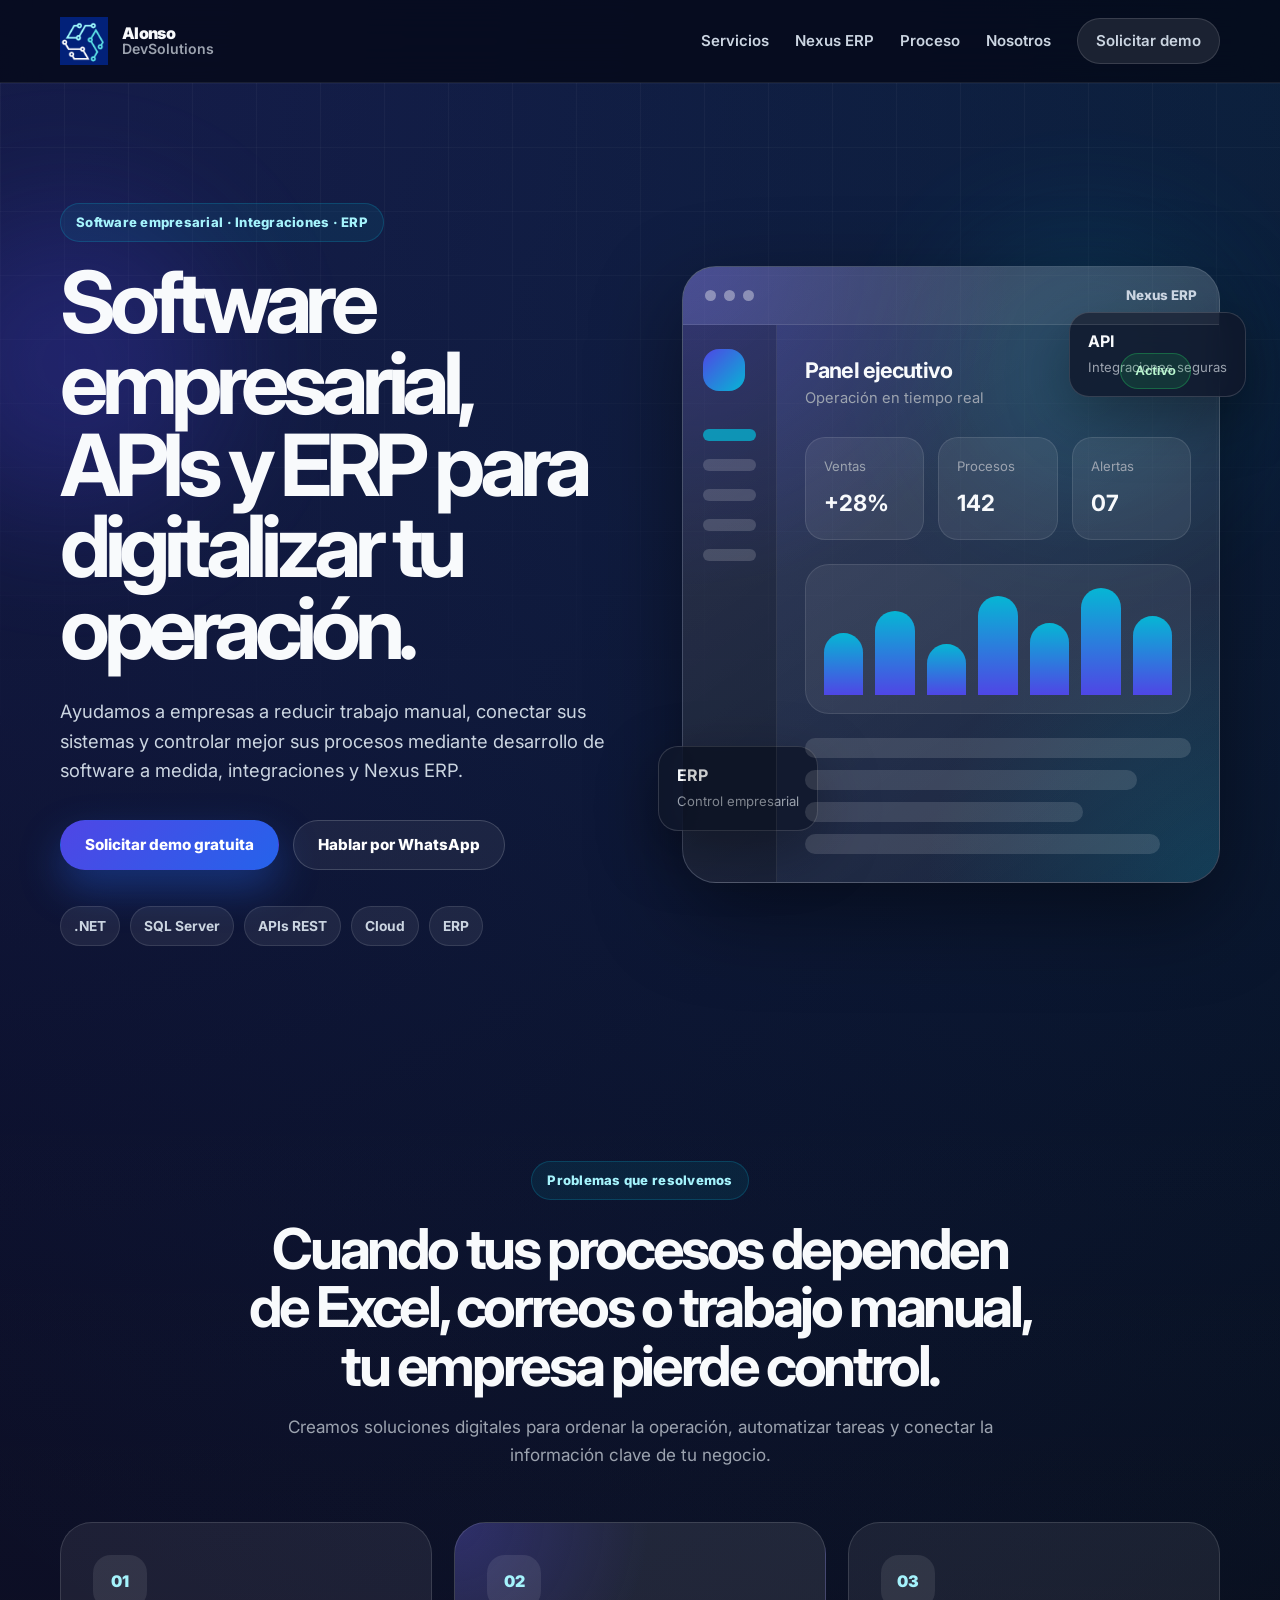
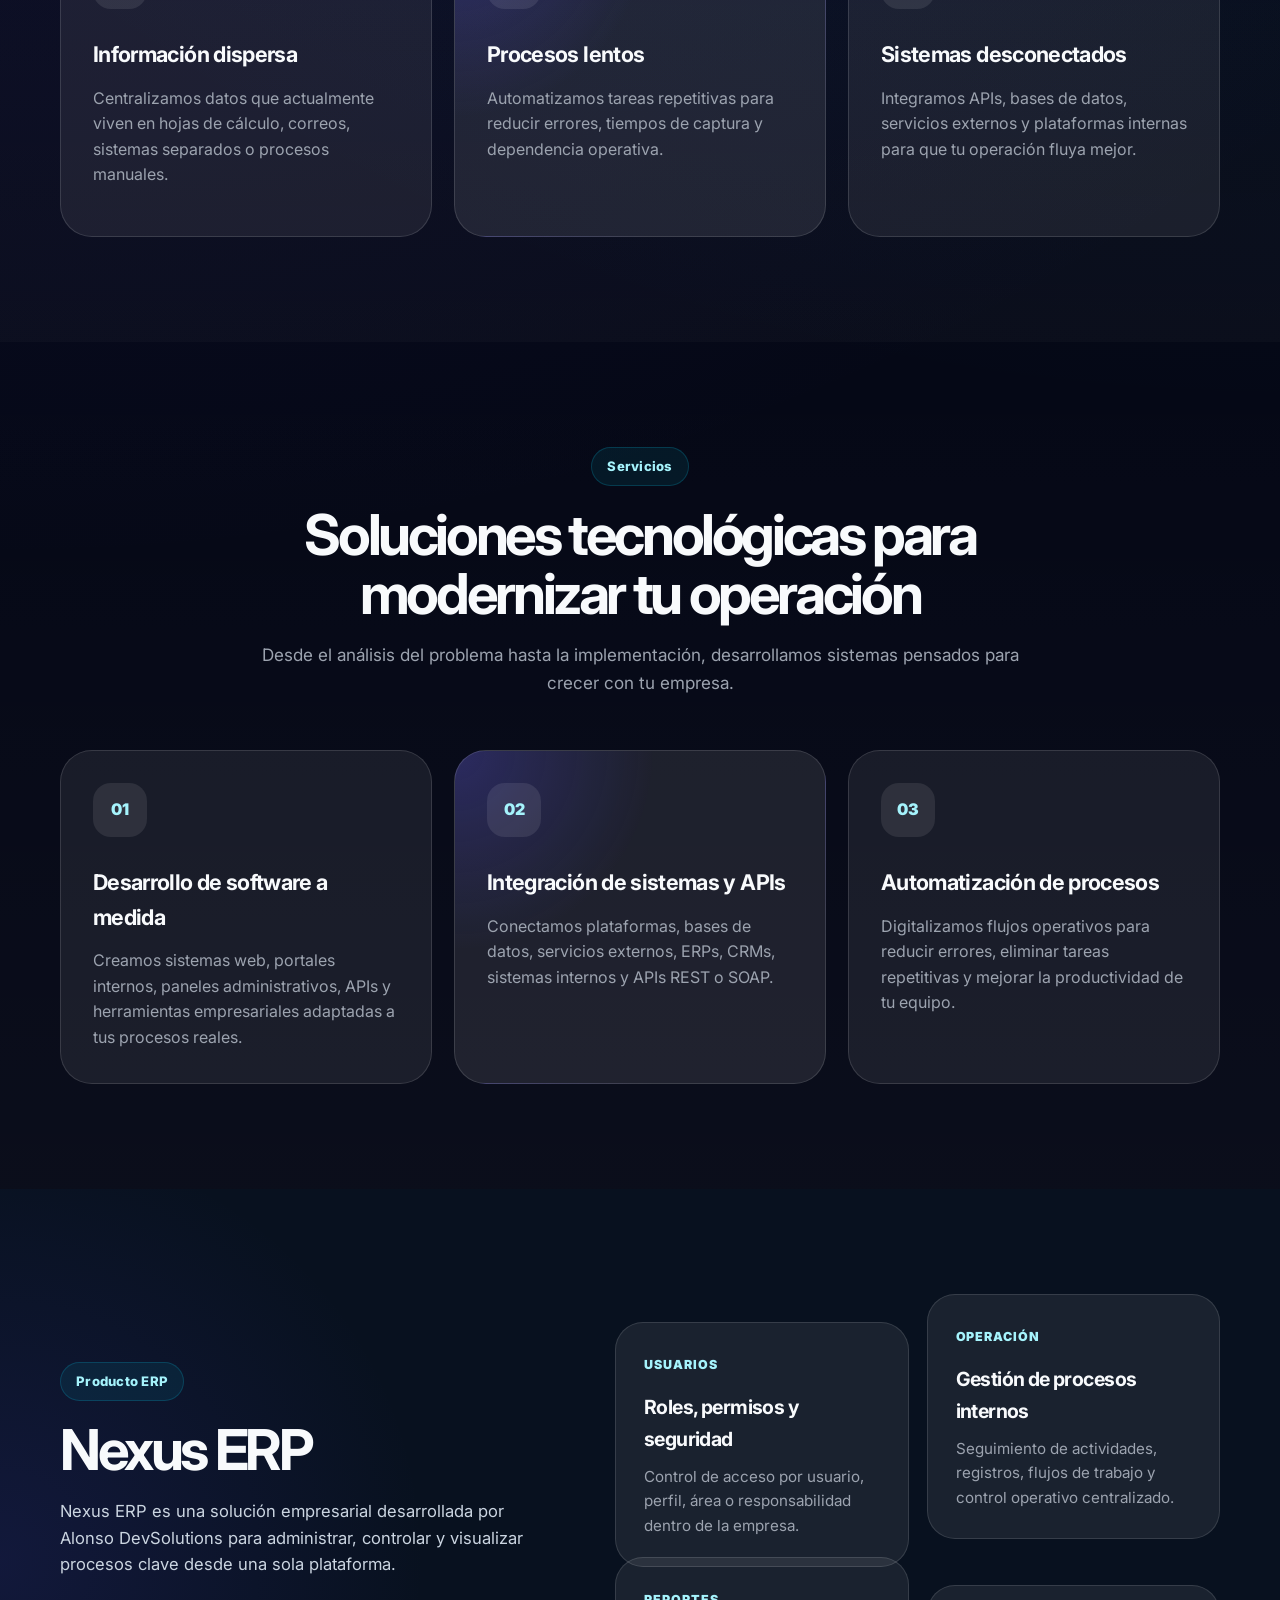
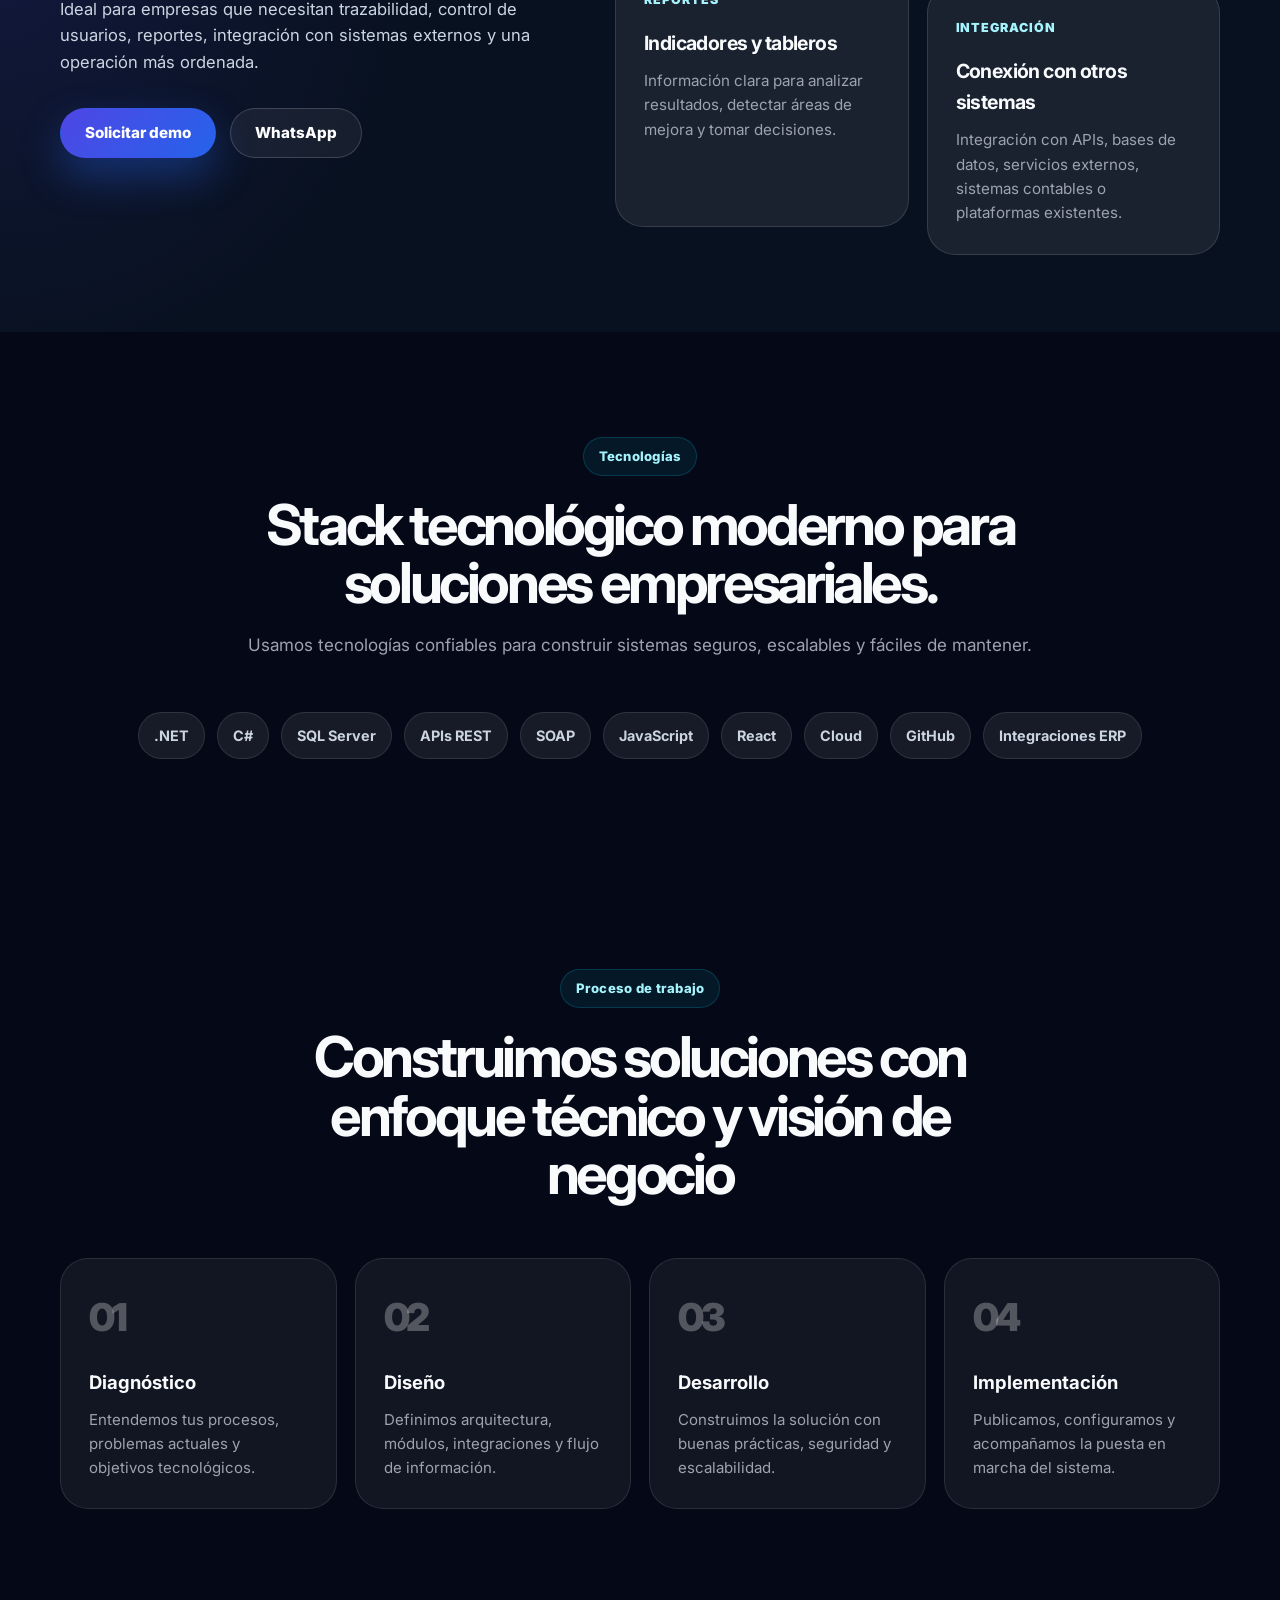
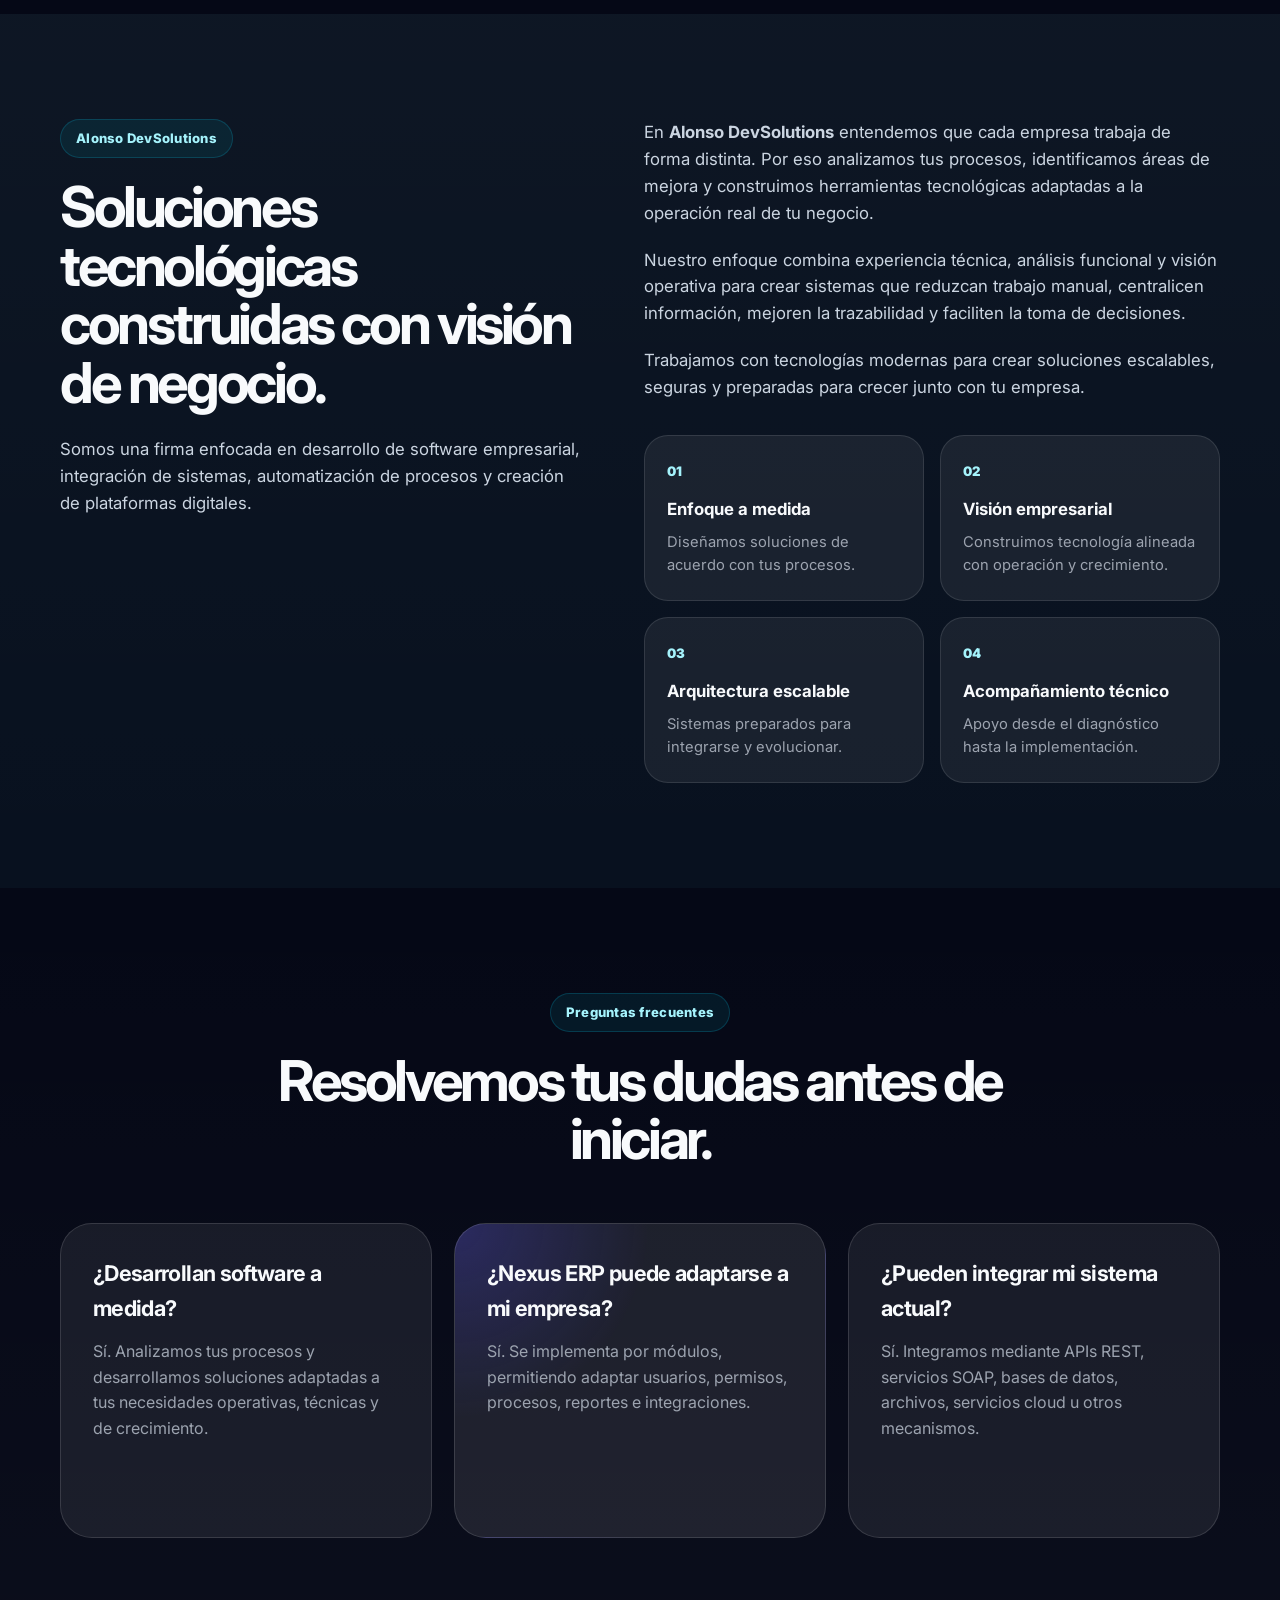
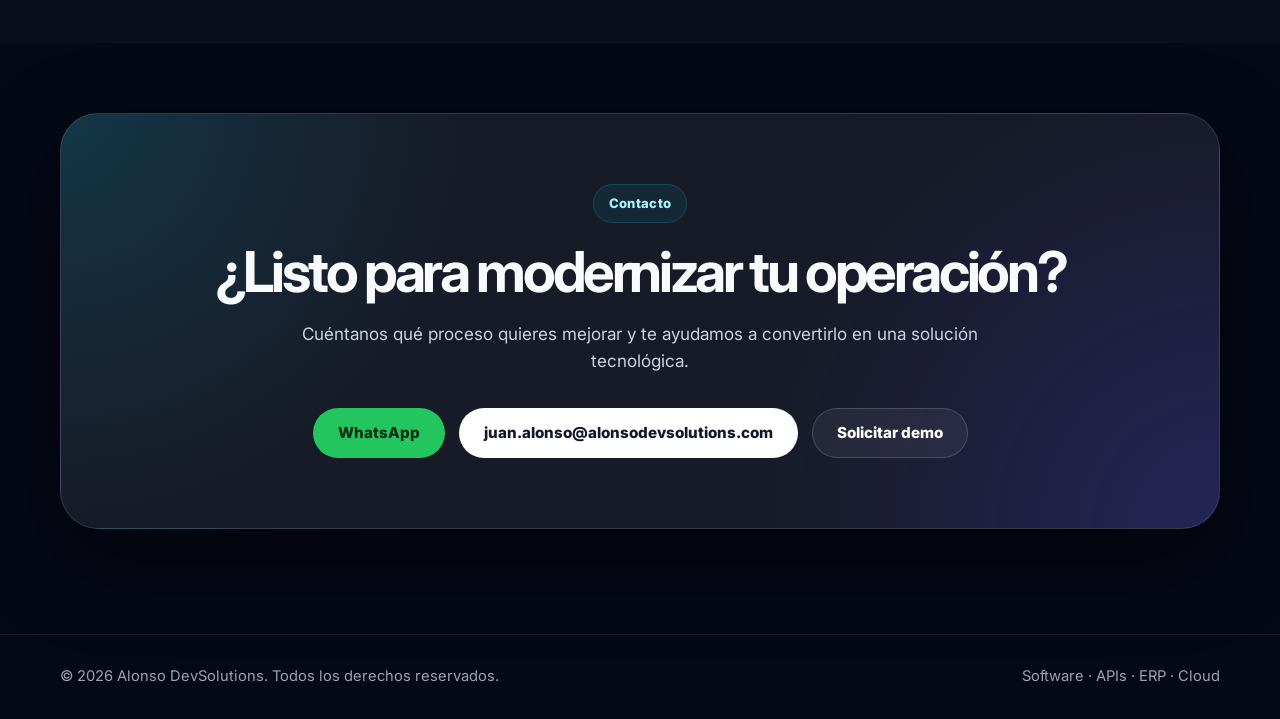
==== commit 02814ba6: "Optimizar landing para SEO y conversión" ====
--- a/index.html
+++ b/index.html
@@ -1,381 +1,162 @@
-<!DOCTYPE html>
-<html lang="es">
-<head>
-  <meta charset="UTF-8" />
-  <meta name="viewport" content="width=device-width, initial-scale=1.0" />
-
-  <title>Alonso DevSolutions | Software, Integraciones y ERP</title>
-
-  <meta name="description" content="Alonso DevSolutions desarrolla software empresarial, APIs, integraciones, automatización de procesos y soluciones ERP a medida." />
-
-  <link rel="preconnect" href="https://fonts.googleapis.com">
-  <link rel="preconnect" href="https://fonts.gstatic.com" crossorigin>
-  <link href="https://fonts.googleapis.com/css2?family=Inter:wght@300;400;500;600;700;800;900&display=swap" rel="stylesheet">
-
-  <link rel="stylesheet" href="./styles.css" />
-</head>
-
-<body>
-
-  <header class="site-header">
-    <div class="container header-inner">
-      <a href="index.html" class="brand">
-        <img src="logo.png" alt="Logo Alonso DevSolutions" class="brand-logo">
-        <div>
-          <strong>Alonso</strong>
-          <span>DevSolutions</span>
-        </div>
-      </a>
-
-      <nav class="nav">
-        <a href="#servicios">Servicios</a>
-        <a href="#erp">Nexus ERP</a>
-        <a href="#proceso">Proceso</a>
-        <a href="#nosotros">Nosotros</a>
-        <a href="solicita-demo.html" class="nav-cta">Solicitar demo</a>
-      </nav>
-    </div>
-  </header>
-
-  <main>
-
-    <section class="hero">
-      <div class="hero-blur hero-blur-one"></div>
-      <div class="hero-blur hero-blur-two"></div>
-
-      <div class="container hero-grid">
-        <div class="hero-copy">
-          <span class="eyebrow">Software empresarial · Integraciones · ERP</span>
-
-          <h1>
-            Tecnología a medida para empresas que necesitan operar mejor.
-          </h1>
-
-          <p class="hero-description">
-            Desarrollamos soluciones digitales, APIs, automatizaciones e integraciones que ayudan a tu empresa
-            a reducir trabajo manual, centralizar información y tomar mejores decisiones.
-          </p>
-
-          <div class="hero-actions">
-            <a href="solicita-demo.html" class="btn btn-primary">Solicitar demo</a>
-            <a href="#erp" class="btn btn-outline">Conocer Nexus ERP</a>
-          </div>
-
-          <div class="hero-stack">
-            <span>.NET</span>
-            <span>SQL Server</span>
-            <span>APIs REST</span>
-            <span>Cloud</span>
-            <span>ERP</span>
-          </div>
-        </div>
-
-        <div class="hero-visual">
-          <div class="product-card">
-            <div class="product-card-header">
-              <div class="window-dots">
-                <span></span>
-                <span></span>
-                <span></span>
-              </div>
-              <small>Nexus ERP</small>
-            </div>
-
-            <div class="product-layout">
-              <aside class="product-sidebar">
-                <div class="sidebar-logo"></div>
-                <span class="active"></span>
-                <span></span>
-                <span></span>
-                <span></span>
-                <span></span>
-              </aside>
-
-              <div class="product-main">
-                <div class="product-title">
-                  <div>
-                    <strong>Panel ejecutivo</strong>
-                    <span>Operación en tiempo real</span>
-                  </div>
-                  <button>Activo</button>
-                </div>
-
-                <div class="metric-grid">
-                  <div class="metric">
-                    <span>Ventas</span>
-                    <strong>+28%</strong>
-                  </div>
-                  <div class="metric">
-                    <span>Procesos</span>
-                    <strong>142</strong>
-                  </div>
-                  <div class="metric">
-                    <span>Alertas</span>
-                    <strong>07</strong>
-                  </div>
-                </div>
-
-                <div class="chart">
-                  <span style="height: 55%"></span>
-                  <span style="height: 75%"></span>
-                  <span style="height: 45%"></span>
-                  <span style="height: 88%"></span>
-                  <span style="height: 64%"></span>
-                  <span style="height: 95%"></span>
-                  <span style="height: 70%"></span>
-                </div>
-
-                <div class="table-preview">
-                  <div></div>
-                  <div></div>
-                  <div></div>
-                  <div></div>
-                </div>
-              </div>
-            </div>
-          </div>
-
-          <div class="floating-badge badge-one">
-            <strong>API</strong>
-            <span>Integraciones seguras</span>
-          </div>
-
-          <div class="floating-badge badge-two">
-            <strong>ERP</strong>
-            <span>Control empresarial</span>
-          </div>
-        </div>
-      </div>
-    </section>
-
-    <section id="servicios" class="section services-section">
-      <div class="container">
-        <div class="section-heading">
-          <span class="section-tag">Servicios</span>
-          <h2>Soluciones tecnológicas para modernizar tu operación</h2>
-          <p>
-            Desde el análisis del problema hasta la implementación, desarrollamos sistemas pensados para crecer con tu empresa.
-          </p>
-        </div>
-
-        <div class="services-grid">
-          <article class="service-card">
-            <div class="service-icon">01</div>
-            <h3>Desarrollo de software</h3>
-            <p>
-              Aplicaciones web, sistemas administrativos, portales internos, APIs y plataformas a medida para resolver necesidades específicas de tu negocio.
-            </p>
-          </article>
-
-          <article class="service-card featured">
-            <div class="service-icon">02</div>
-            <h3>Integración de sistemas</h3>
-            <p>
-              Conectamos tus plataformas, bases de datos, servicios externos, ERPs, CRMs y procesos internos para mejorar la operación.
-            </p>
-          </article>
-
-          <article class="service-card">
-            <div class="service-icon">03</div>
-            <h3>Automatización empresarial</h3>
-            <p>
-              Reducimos tareas repetitivas, mejoramos flujos operativos y centralizamos información clave para una mejor toma de decisiones.
-            </p>
-          </article>
-        </div>
-      </div>
-    </section>
-
-    <section id="erp" class="section erp-section">
-      <div class="container erp-grid">
-        <div class="erp-copy">
-          <span class="section-tag">Producto ERP</span>
-          <h2>Nexus ERP</h2>
-
-          <p>
-            Nexus ERP es una solución empresarial desarrollada por Alonso DevSolutions para administrar,
-            controlar y visualizar procesos clave desde una sola plataforma.
-          </p>
-
-          <p>
-            Ideal para empresas que necesitan mayor trazabilidad, control de usuarios, reportes,
-            integración con sistemas externos y una operación más ordenada.
-          </p>
-
-          <div class="erp-actions">
-            <a href="solicita-demo.html" class="btn btn-primary">Solicitar demo</a>
-            <a href="mailto:juan.alonso@alonsodevsolutions.com" class="btn btn-outline">Enviar correo</a>
-          </div>
-        </div>
-
-        <div class="erp-modules">
-          <article>
-            <span>Usuarios</span>
-            <h3>Roles y permisos</h3>
-            <p>Control de accesos por perfil, área o responsabilidad.</p>
-          </article>
-
-          <article>
-            <span>Operación</span>
-            <h3>Procesos centralizados</h3>
-            <p>Seguimiento de actividades, registros y flujos internos.</p>
-          </article>
-
-          <article>
-            <span>Datos</span>
-            <h3>Reportes ejecutivos</h3>
-            <p>Información clara para analizar resultados y tomar decisiones.</p>
-          </article>
-
-          <article>
-            <span>Integración</span>
-            <h3>APIs y servicios</h3>
-            <p>Conexión con otros sistemas empresariales o plataformas externas.</p>
-          </article>
-        </div>
-      </div>
-    </section>
-
-    <section id="proceso" class="section process-section">
-      <div class="container">
-        <div class="section-heading">
-          <span class="section-tag">Proceso de trabajo</span>
-          <h2>Construimos soluciones con enfoque técnico y visión de negocio</h2>
-        </div>
-
-        <div class="process-grid">
-          <div class="process-item">
-            <span>01</span>
-            <h3>Diagnóstico</h3>
-            <p>Entendemos tus procesos, problemas actuales y objetivos tecnológicos.</p>
-          </div>
-
-          <div class="process-item">
-            <span>02</span>
-            <h3>Diseño</h3>
-            <p>Definimos arquitectura, módulos, integraciones y flujo de información.</p>
-          </div>
-
-          <div class="process-item">
-            <span>03</span>
-            <h3>Desarrollo</h3>
-            <p>Construimos la solución con buenas prácticas, seguridad y escalabilidad.</p>
-          </div>
-
-          <div class="process-item">
-            <span>04</span>
-            <h3>Implementación</h3>
-            <p>Publicamos, configuramos y acompañamos la puesta en marcha del sistema.</p>
-          </div>
-        </div>
-      </div>
-    </section>
-
-    <section id="nosotros" class="section about-section">
-      <div class="container about-grid">
-        <div>
-          <span class="section-tag">Alonso DevSolutions</span>
-          <h2>Soluciones tecnológicas construidas con visión de negocio.</h2>
-
-          <p class="about-intro">
-            Somos una firma enfocada en el desarrollo de software empresarial, integración de sistemas,
-            automatización de procesos y creación de plataformas digitales que ayudan a las empresas
-            a operar con mayor control, eficiencia y seguridad.
-          </p>
-        </div>
-
-        <div class="about-content">
-          <p>
-            En <strong>Alonso DevSolutions</strong> entendemos que cada empresa trabaja de forma distinta.
-            Por eso no ofrecemos soluciones genéricas: analizamos tus procesos, identificamos áreas de mejora
-            y construimos herramientas tecnológicas adaptadas a la operación real de tu negocio.
-          </p>
-
-          <p>
-            Nuestro enfoque combina experiencia técnica, análisis funcional y visión operativa para desarrollar
-            sistemas que no solo funcionen bien, sino que realmente ayuden a reducir trabajo manual,
-            centralizar información, mejorar la trazabilidad y facilitar la toma de decisiones.
-          </p>
-
-          <p>
-            Trabajamos con tecnologías modernas para crear soluciones escalables, seguras y preparadas para
-            crecer junto con tu empresa. Desde aplicaciones internas hasta integraciones con APIs, bases de datos,
-            servicios externos y soluciones ERP, buscamos que cada proyecto genere valor desde su implementación.
-          </p>
-
-          <div class="about-values">
-            <article>
-              <span>01</span>
-              <h3>Enfoque a medida</h3>
-              <p>Diseñamos soluciones de acuerdo con tus procesos, no al revés.</p>
-            </article>
-
-            <article>
-              <span>02</span>
-              <h3>Visión empresarial</h3>
-              <p>Construimos tecnología alineada con operación, control y crecimiento.</p>
-            </article>
-
-            <article>
-              <span>03</span>
-              <h3>Arquitectura escalable</h3>
-              <p>Desarrollamos sistemas preparados para integrarse y evolucionar.</p>
-            </article>
-
-            <article>
-              <span>04</span>
-              <h3>Acompañamiento técnico</h3>
-              <p>Te apoyamos desde el diagnóstico hasta la implementación.</p>
-            </article>
-          </div>
-
-          <div class="about-points">
-            <span>Desarrollo a medida</span>
-            <span>Integraciones empresariales</span>
-            <span>Automatización de procesos</span>
-            <span>Soluciones ERP</span>
-            <span>APIs REST</span>
-            <span>SQL Server</span>
-            <span>Cloud</span>
-          </div>
-        </div>
-      </div>
-    </section>
-
-    <section id="contacto" class="section contact-section">
-      <div class="container">
-        <div class="contact-box">
-          <span class="section-tag">Contacto</span>
-          <h2>¿Listo para modernizar tu operación?</h2>
-          <p>
-            Cuéntanos qué proceso quieres mejorar y te ayudamos a convertirlo en una solución tecnológica.
-          </p>
-
-          <div class="contact-actions">
-            <a href="https://wa.me/5218182557576" target="_blank" class="btn btn-whatsapp">
-              WhatsApp
-            </a>
-
-            <a href="mailto:juan.alonso@alonsodevsolutions.com" class="btn btn-light">
-              juan.alonso@alonsodevsolutions.com
-            </a>
-
-            <a href="solicita-demo.html" class="btn btn-outline">
-              Solicitar demo
-            </a>
-          </div>
-        </div>
-      </div>
-    </section>
-
-  </main>
-
-  <footer class="footer">
-    <div class="container footer-inner">
-      <p>© 2026 Alonso DevSolutions. Todos los derechos reservados.</p>
-      <p>Software · APIs · ERP · Cloud</p>
-    </div>
-  </footer>
-
-</body>
-</html>
+<!DOCTYPE html>
+<html lang="es">
+<head>
+  <meta charset="UTF-8" />
+  <meta name="viewport" content="width=device-width, initial-scale=1.0" />
+  <title>Desarrollo de Software, APIs y ERP en México | Alonso DevSolutions</title>
+  <meta name="description" content="Desarrollamos software empresarial, APIs, integraciones, automatización de procesos y soluciones ERP a medida para empresas en México. Solicita una demo de Nexus ERP." />
+  <meta name="author" content="Alonso DevSolutions">
+  <meta name="robots" content="index, follow">
+  <link rel="canonical" href="https://carlosalonso1087.github.io/Portafolio/">
+  <meta property="og:title" content="Alonso DevSolutions | Desarrollo de Software, APIs y ERP">
+  <meta property="og:description" content="Software a medida, integraciones, automatización de procesos y Nexus ERP para empresas.">
+  <meta property="og:type" content="website">
+  <meta property="og:url" content="https://carlosalonso1087.github.io/Portafolio/">
+  <meta property="og:image" content="https://carlosalonso1087.github.io/Portafolio/logo.png">
+  <meta name="twitter:card" content="summary_large_image">
+  <link rel="preconnect" href="https://fonts.googleapis.com">
+  <link rel="preconnect" href="https://fonts.gstatic.com" crossorigin>
+  <link href="https://fonts.googleapis.com/css2?family=Inter:wght@300;400;500;600;700;800;900&display=swap" rel="stylesheet">
+  <link rel="stylesheet" href="./styles.css" />
+</head>
+<body>
+  <header class="site-header">
+    <div class="container header-inner">
+      <a href="index.html" class="brand">
+        <img src="logo.png" alt="Logo Alonso DevSolutions" class="brand-logo">
+        <div><strong>Alonso</strong><span>DevSolutions</span></div>
+      </a>
+      <nav class="nav">
+        <a href="#servicios">Servicios</a>
+        <a href="#erp">Nexus ERP</a>
+        <a href="#proceso">Proceso</a>
+        <a href="#nosotros">Nosotros</a>
+        <a href="solicita-demo.html" class="nav-cta">Solicitar demo</a>
+      </nav>
+    </div>
+  </header>
+
+  <main>
+    <section class="hero">
+      <div class="hero-blur hero-blur-one"></div>
+      <div class="hero-blur hero-blur-two"></div>
+      <div class="container hero-grid">
+        <div class="hero-copy">
+          <span class="eyebrow">Software empresarial · Integraciones · ERP</span>
+          <h1>Software empresarial, APIs y ERP para digitalizar tu operación.</h1>
+          <p class="hero-description">Ayudamos a empresas a reducir trabajo manual, conectar sus sistemas y controlar mejor sus procesos mediante desarrollo de software a medida, integraciones y Nexus ERP.</p>
+          <div class="hero-actions">
+            <a href="solicita-demo.html" class="btn btn-primary">Solicitar demo gratuita</a>
+            <a href="https://wa.me/5218182557576?text=Hola,%20quiero%20información%20sobre%20Nexus%20ERP" target="_blank" rel="noopener" class="btn btn-outline">Hablar por WhatsApp</a>
+          </div>
+          <div class="hero-stack"><span>.NET</span><span>SQL Server</span><span>APIs REST</span><span>Cloud</span><span>ERP</span></div>
+        </div>
+
+        <div class="hero-visual">
+          <div class="product-card">
+            <div class="product-card-header"><div class="window-dots"><span></span><span></span><span></span></div><small>Nexus ERP</small></div>
+            <div class="product-layout">
+              <aside class="product-sidebar"><div class="sidebar-logo"></div><span class="active"></span><span></span><span></span><span></span><span></span></aside>
+              <div class="product-main">
+                <div class="product-title"><div><strong>Panel ejecutivo</strong><span>Operación en tiempo real</span></div><button>Activo</button></div>
+                <div class="metric-grid"><div class="metric"><span>Ventas</span><strong>+28%</strong></div><div class="metric"><span>Procesos</span><strong>142</strong></div><div class="metric"><span>Alertas</span><strong>07</strong></div></div>
+                <div class="chart"><span style="height:55%"></span><span style="height:75%"></span><span style="height:45%"></span><span style="height:88%"></span><span style="height:64%"></span><span style="height:95%"></span><span style="height:70%"></span></div>
+                <div class="table-preview"><div></div><div></div><div></div><div></div></div>
+              </div>
+            </div>
+          </div>
+          <div class="floating-badge badge-one"><strong>API</strong><span>Integraciones seguras</span></div>
+          <div class="floating-badge badge-two"><strong>ERP</strong><span>Control empresarial</span></div>
+        </div>
+      </div>
+    </section>
+
+    <section class="section services-section">
+      <div class="container">
+        <div class="section-heading"><span class="section-tag">Problemas que resolvemos</span><h2>Cuando tus procesos dependen de Excel, correos o trabajo manual, tu empresa pierde control.</h2><p>Creamos soluciones digitales para ordenar la operación, automatizar tareas y conectar la información clave de tu negocio.</p></div>
+        <div class="services-grid">
+          <article class="service-card"><div class="service-icon">01</div><h3>Información dispersa</h3><p>Centralizamos datos que actualmente viven en hojas de cálculo, correos, sistemas separados o procesos manuales.</p></article>
+          <article class="service-card featured"><div class="service-icon">02</div><h3>Procesos lentos</h3><p>Automatizamos tareas repetitivas para reducir errores, tiempos de captura y dependencia operativa.</p></article>
+          <article class="service-card"><div class="service-icon">03</div><h3>Sistemas desconectados</h3><p>Integramos APIs, bases de datos, servicios externos y plataformas internas para que tu operación fluya mejor.</p></article>
+        </div>
+      </div>
+    </section>
+
+    <section id="servicios" class="section services-section">
+      <div class="container">
+        <div class="section-heading"><span class="section-tag">Servicios</span><h2>Soluciones tecnológicas para modernizar tu operación</h2><p>Desde el análisis del problema hasta la implementación, desarrollamos sistemas pensados para crecer con tu empresa.</p></div>
+        <div class="services-grid">
+          <article class="service-card"><div class="service-icon">01</div><h3>Desarrollo de software a medida</h3><p>Creamos sistemas web, portales internos, paneles administrativos, APIs y herramientas empresariales adaptadas a tus procesos reales.</p></article>
+          <article class="service-card featured"><div class="service-icon">02</div><h3>Integración de sistemas y APIs</h3><p>Conectamos plataformas, bases de datos, servicios externos, ERPs, CRMs, sistemas internos y APIs REST o SOAP.</p></article>
+          <article class="service-card"><div class="service-icon">03</div><h3>Automatización de procesos</h3><p>Digitalizamos flujos operativos para reducir errores, eliminar tareas repetitivas y mejorar la productividad de tu equipo.</p></article>
+        </div>
+      </div>
+    </section>
+
+    <section id="erp" class="section erp-section">
+      <div class="container erp-grid">
+        <div class="erp-copy">
+          <span class="section-tag">Producto ERP</span><h2>Nexus ERP</h2>
+          <p>Nexus ERP es una solución empresarial desarrollada por Alonso DevSolutions para administrar, controlar y visualizar procesos clave desde una sola plataforma.</p>
+          <p>Ideal para empresas que necesitan trazabilidad, control de usuarios, reportes, integración con sistemas externos y una operación más ordenada.</p>
+          <div class="erp-actions"><a href="solicita-demo.html" class="btn btn-primary">Solicitar demo</a><a href="https://wa.me/5218182557576?text=Hola,%20quiero%20una%20demo%20de%20Nexus%20ERP" target="_blank" rel="noopener" class="btn btn-outline">WhatsApp</a></div>
+        </div>
+        <div class="erp-modules">
+          <article><span>Usuarios</span><h3>Roles, permisos y seguridad</h3><p>Control de acceso por usuario, perfil, área o responsabilidad dentro de la empresa.</p></article>
+          <article><span>Operación</span><h3>Gestión de procesos internos</h3><p>Seguimiento de actividades, registros, flujos de trabajo y control operativo centralizado.</p></article>
+          <article><span>Reportes</span><h3>Indicadores y tableros</h3><p>Información clara para analizar resultados, detectar áreas de mejora y tomar decisiones.</p></article>
+          <article><span>Integración</span><h3>Conexión con otros sistemas</h3><p>Integración con APIs, bases de datos, servicios externos, sistemas contables o plataformas existentes.</p></article>
+        </div>
+      </div>
+    </section>
+
+    <section class="section process-section">
+      <div class="container">
+        <div class="section-heading"><span class="section-tag">Tecnologías</span><h2>Stack tecnológico moderno para soluciones empresariales.</h2><p>Usamos tecnologías confiables para construir sistemas seguros, escalables y fáciles de mantener.</p></div>
+        <div class="about-points" style="justify-content:center"><span>.NET</span><span>C#</span><span>SQL Server</span><span>APIs REST</span><span>SOAP</span><span>JavaScript</span><span>React</span><span>Cloud</span><span>GitHub</span><span>Integraciones ERP</span></div>
+      </div>
+    </section>
+
+    <section id="proceso" class="section process-section">
+      <div class="container">
+        <div class="section-heading"><span class="section-tag">Proceso de trabajo</span><h2>Construimos soluciones con enfoque técnico y visión de negocio</h2></div>
+        <div class="process-grid">
+          <div class="process-item"><span>01</span><h3>Diagnóstico</h3><p>Entendemos tus procesos, problemas actuales y objetivos tecnológicos.</p></div>
+          <div class="process-item"><span>02</span><h3>Diseño</h3><p>Definimos arquitectura, módulos, integraciones y flujo de información.</p></div>
+          <div class="process-item"><span>03</span><h3>Desarrollo</h3><p>Construimos la solución con buenas prácticas, seguridad y escalabilidad.</p></div>
+          <div class="process-item"><span>04</span><h3>Implementación</h3><p>Publicamos, configuramos y acompañamos la puesta en marcha del sistema.</p></div>
+        </div>
+      </div>
+    </section>
+
+    <section id="nosotros" class="section about-section">
+      <div class="container about-grid">
+        <div><span class="section-tag">Alonso DevSolutions</span><h2>Soluciones tecnológicas construidas con visión de negocio.</h2><p class="about-intro">Somos una firma enfocada en desarrollo de software empresarial, integración de sistemas, automatización de procesos y creación de plataformas digitales.</p></div>
+        <div class="about-content">
+          <p>En <strong>Alonso DevSolutions</strong> entendemos que cada empresa trabaja de forma distinta. Por eso analizamos tus procesos, identificamos áreas de mejora y construimos herramientas tecnológicas adaptadas a la operación real de tu negocio.</p>
+          <p>Nuestro enfoque combina experiencia técnica, análisis funcional y visión operativa para crear sistemas que reduzcan trabajo manual, centralicen información, mejoren la trazabilidad y faciliten la toma de decisiones.</p>
+          <p>Trabajamos con tecnologías modernas para crear soluciones escalables, seguras y preparadas para crecer junto con tu empresa.</p>
+          <div class="about-values"><article><span>01</span><h3>Enfoque a medida</h3><p>Diseñamos soluciones de acuerdo con tus procesos.</p></article><article><span>02</span><h3>Visión empresarial</h3><p>Construimos tecnología alineada con operación y crecimiento.</p></article><article><span>03</span><h3>Arquitectura escalable</h3><p>Sistemas preparados para integrarse y evolucionar.</p></article><article><span>04</span><h3>Acompañamiento técnico</h3><p>Apoyo desde el diagnóstico hasta la implementación.</p></article></div>
+        </div>
+      </div>
+    </section>
+
+    <section class="section services-section">
+      <div class="container">
+        <div class="section-heading"><span class="section-tag">Preguntas frecuentes</span><h2>Resolvemos tus dudas antes de iniciar.</h2></div>
+        <div class="services-grid">
+          <article class="service-card"><h3>¿Desarrollan software a medida?</h3><p>Sí. Analizamos tus procesos y desarrollamos soluciones adaptadas a tus necesidades operativas, técnicas y de crecimiento.</p></article>
+          <article class="service-card featured"><h3>¿Nexus ERP puede adaptarse a mi empresa?</h3><p>Sí. Se implementa por módulos, permitiendo adaptar usuarios, permisos, procesos, reportes e integraciones.</p></article>
+          <article class="service-card"><h3>¿Pueden integrar mi sistema actual?</h3><p>Sí. Integramos mediante APIs REST, servicios SOAP, bases de datos, archivos, servicios cloud u otros mecanismos.</p></article>
+        </div>
+      </div>
+    </section>
+
+    <section id="contacto" class="section contact-section">
+      <div class="container"><div class="contact-box"><span class="section-tag">Contacto</span><h2>¿Listo para modernizar tu operación?</h2><p>Cuéntanos qué proceso quieres mejorar y te ayudamos a convertirlo en una solución tecnológica.</p><div class="contact-actions"><a href="https://wa.me/5218182557576?text=Hola,%20quiero%20información%20sobre%20desarrollo%20de%20software%20o%20Nexus%20ERP" target="_blank" rel="noopener" class="btn btn-whatsapp">WhatsApp</a><a href="mailto:juan.alonso@alonsodevsolutions.com" class="btn btn-light">juan.alonso@alonsodevsolutions.com</a><a href="solicita-demo.html" class="btn btn-outline">Solicitar demo</a></div></div></div>
+    </section>
+  </main>
+
+  <footer class="footer"><div class="container footer-inner"><p>© 2026 Alonso DevSolutions. Todos los derechos reservados.</p><p>Software · APIs · ERP · Cloud</p></div></footer>
+</body>
+</html>
--- a/styles.css
+++ b/styles.css
@@ -706,10 +706,50 @@
   gap: 62px;
 }
 
+.about-intro {
+  color: var(--soft);
+  font-size: 1.05rem;
+  margin-top: 24px;
+  max-width: 520px;
+}
+
 .about-content p {
   color: var(--soft);
   margin-bottom: 20px;
   font-size: 1.05rem;
+}
+
+.about-values {
+  margin-top: 34px;
+  display: grid;
+  grid-template-columns: repeat(2, 1fr);
+  gap: 16px;
+}
+
+.about-values article {
+  padding: 22px;
+  border-radius: 24px;
+  background: rgba(255, 255, 255, 0.065);
+  border: 1px solid rgba(255, 255, 255, 0.11);
+}
+
+.about-values article span {
+  display: inline-flex;
+  margin-bottom: 14px;
+  color: #a5f3fc;
+  font-size: 0.82rem;
+  font-weight: 900;
+}
+
+.about-values article h3 {
+  margin-bottom: 8px;
+  font-size: 1.05rem;
+}
+
+.about-values article p {
+  color: var(--muted);
+  margin-bottom: 0;
+  font-size: 0.92rem;
 }
 
 .about-points {
@@ -763,6 +803,241 @@
   justify-content: center;
 }
 
+/* DEMO PAGE */
+
+.demo-page {
+  position: relative;
+  overflow: hidden;
+  padding: 110px 0;
+  min-height: calc(100vh - 82px);
+}
+
+.demo-page::before {
+  content: "";
+  position: absolute;
+  inset: 0;
+  background-image:
+    linear-gradient(rgba(255, 255, 255, 0.035) 1px, transparent 1px),
+    linear-gradient(90deg, rgba(255, 255, 255, 0.035) 1px, transparent 1px);
+  background-size: 64px 64px;
+  mask-image: linear-gradient(to bottom, black, transparent 82%);
+  pointer-events: none;
+}
+
+.demo-blur {
+  position: absolute;
+  border-radius: 999px;
+  filter: blur(80px);
+  pointer-events: none;
+}
+
+.demo-blur-one {
+  width: 300px;
+  height: 300px;
+  background: rgba(79, 70, 229, 0.28);
+  top: 100px;
+  left: -80px;
+}
+
+.demo-blur-two {
+  width: 320px;
+  height: 320px;
+  background: rgba(6, 182, 212, 0.16);
+  right: -90px;
+  bottom: 80px;
+}
+
+.demo-grid {
+  position: relative;
+  z-index: 1;
+  display: grid;
+  grid-template-columns: 0.9fr 1.1fr;
+  gap: 60px;
+  align-items: center;
+}
+
+.demo-copy h1 {
+  font-size: clamp(2.5rem, 5vw, 4.7rem);
+  line-height: 0.98;
+  letter-spacing: -0.07em;
+  margin-bottom: 24px;
+}
+
+.demo-copy > p {
+  color: var(--soft);
+  font-size: 1.08rem;
+  max-width: 620px;
+  margin-bottom: 34px;
+}
+
+.demo-benefits {
+  display: grid;
+  gap: 16px;
+}
+
+.demo-benefits article {
+  padding: 22px;
+  border-radius: 24px;
+  background: rgba(255, 255, 255, 0.065);
+  border: 1px solid rgba(255, 255, 255, 0.11);
+}
+
+.demo-benefits span {
+  color: #a5f3fc;
+  font-size: 0.82rem;
+  font-weight: 900;
+}
+
+.demo-benefits h3 {
+  margin: 8px 0;
+  font-size: 1.05rem;
+}
+
+.demo-benefits p {
+  color: var(--muted);
+  font-size: 0.94rem;
+}
+
+.demo-form-card {
+  padding: 2px;
+  border-radius: 34px;
+  background: linear-gradient(135deg, rgba(6, 182, 212, 0.36), rgba(79, 70, 229, 0.36), rgba(255, 255, 255, 0.08));
+  box-shadow: var(--shadow);
+}
+
+.demo-form {
+  padding: 34px;
+  border-radius: 32px;
+  background: rgba(8, 17, 31, 0.94);
+  border: 1px solid rgba(255, 255, 255, 0.12);
+}
+
+.form-header {
+  margin-bottom: 28px;
+}
+
+.form-header h2 {
+  font-size: 1.8rem;
+  letter-spacing: -0.04em;
+  margin-bottom: 8px;
+}
+
+.form-header p {
+  color: var(--muted);
+}
+
+.form-row {
+  display: grid;
+  grid-template-columns: repeat(2, 1fr);
+  gap: 16px;
+}
+
+.form-group {
+  display: grid;
+  gap: 8px;
+  margin-bottom: 18px;
+}
+
+.form-group label {
+  color: var(--soft);
+  font-weight: 700;
+  font-size: 0.9rem;
+}
+
+.form-group input,
+.form-group select,
+.form-group textarea {
+  width: 100%;
+  border: 1px solid rgba(255, 255, 255, 0.13);
+  background: rgba(255, 255, 255, 0.07);
+  color: var(--text);
+  border-radius: 16px;
+  padding: 15px 16px;
+  font-family: inherit;
+  font-size: 0.95rem;
+  outline: none;
+  transition: border-color 0.2s ease, background 0.2s ease;
+}
+
+.form-group input:focus,
+.form-group select:focus,
+.form-group textarea:focus {
+  border-color: rgba(6, 182, 212, 0.58);
+  background: rgba(255, 255, 255, 0.1);
+}
+
+.form-group input::placeholder,
+.form-group textarea::placeholder {
+  color: rgba(203, 213, 225, 0.5);
+}
+
+.form-group select option {
+  color: #0f172a;
+}
+
+.form-submit {
+  width: 100%;
+  border: none;
+  cursor: pointer;
+  margin-top: 4px;
+}
+
+.form-note {
+  margin-top: 18px;
+  color: var(--muted);
+  font-size: 0.82rem;
+  text-align: center;
+}
+
+/* THANKS PAGE */
+
+.thanks-page {
+  min-height: 100vh;
+  display: grid;
+  place-items: center;
+  padding: 60px 0;
+  background:
+    radial-gradient(circle at top left, rgba(79, 70, 229, 0.26), transparent 34%),
+    radial-gradient(circle at bottom right, rgba(6, 182, 212, 0.18), transparent 34%),
+    var(--bg);
+}
+
+.thanks-card {
+  max-width: 720px;
+  margin: 0 auto;
+  padding: 64px 36px;
+  text-align: center;
+  border-radius: 36px;
+  background: rgba(255, 255, 255, 0.075);
+  border: 1px solid rgba(255, 255, 255, 0.13);
+  box-shadow: var(--shadow);
+}
+
+.thanks-card .section-tag {
+  margin-left: auto;
+  margin-right: auto;
+}
+
+.thanks-card h1 {
+  font-size: clamp(2.4rem, 5vw, 4rem);
+  line-height: 1;
+  letter-spacing: -0.06em;
+  margin-bottom: 22px;
+}
+
+.thanks-card p {
+  color: var(--soft);
+  font-size: 1.08rem;
+  margin-bottom: 32px;
+}
+
+.thanks-actions {
+  display: flex;
+  justify-content: center;
+  flex-wrap: wrap;
+  gap: 14px;
+}
+
 /* FOOTER */
 
 .footer {
@@ -800,23 +1075,27 @@
 
   .hero-grid,
   .erp-grid,
-  .about-grid {
+  .about-grid,
+  .demo-grid {
     grid-template-columns: 1fr;
   }
 
-  .hero-copy {
+  .hero-copy,
+  .demo-copy {
     text-align: center;
   }
 
   .eyebrow,
   .hero-stack,
-  .hero-actions {
+  .hero-actions,
+  .demo-copy .section-tag {
     margin-left: auto;
     margin-right: auto;
     justify-content: center;
   }
 
-  .hero-description {
+  .hero-description,
+  .demo-copy > p {
     margin-left: auto;
     margin-right: auto;
   }
@@ -829,6 +1108,10 @@
   .badge-one,
   .badge-two {
     display: none;
+  }
+
+  .about-values {
+    grid-template-columns: 1fr;
   }
 }
 
@@ -878,12 +1161,26 @@
 
   .hero-actions,
   .erp-actions,
-  .contact-actions {
+  .contact-actions,
+  .thanks-actions {
     width: 100%;
   }
 
   .contact-box {
     padding: 52px 22px;
+  }
+
+  .demo-page {
+    padding: 70px 0;
+  }
+
+  .demo-form {
+    padding: 24px;
+  }
+
+  .form-row {
+    grid-template-columns: 1fr;
+    gap: 0;
   }
 
   .footer-inner {
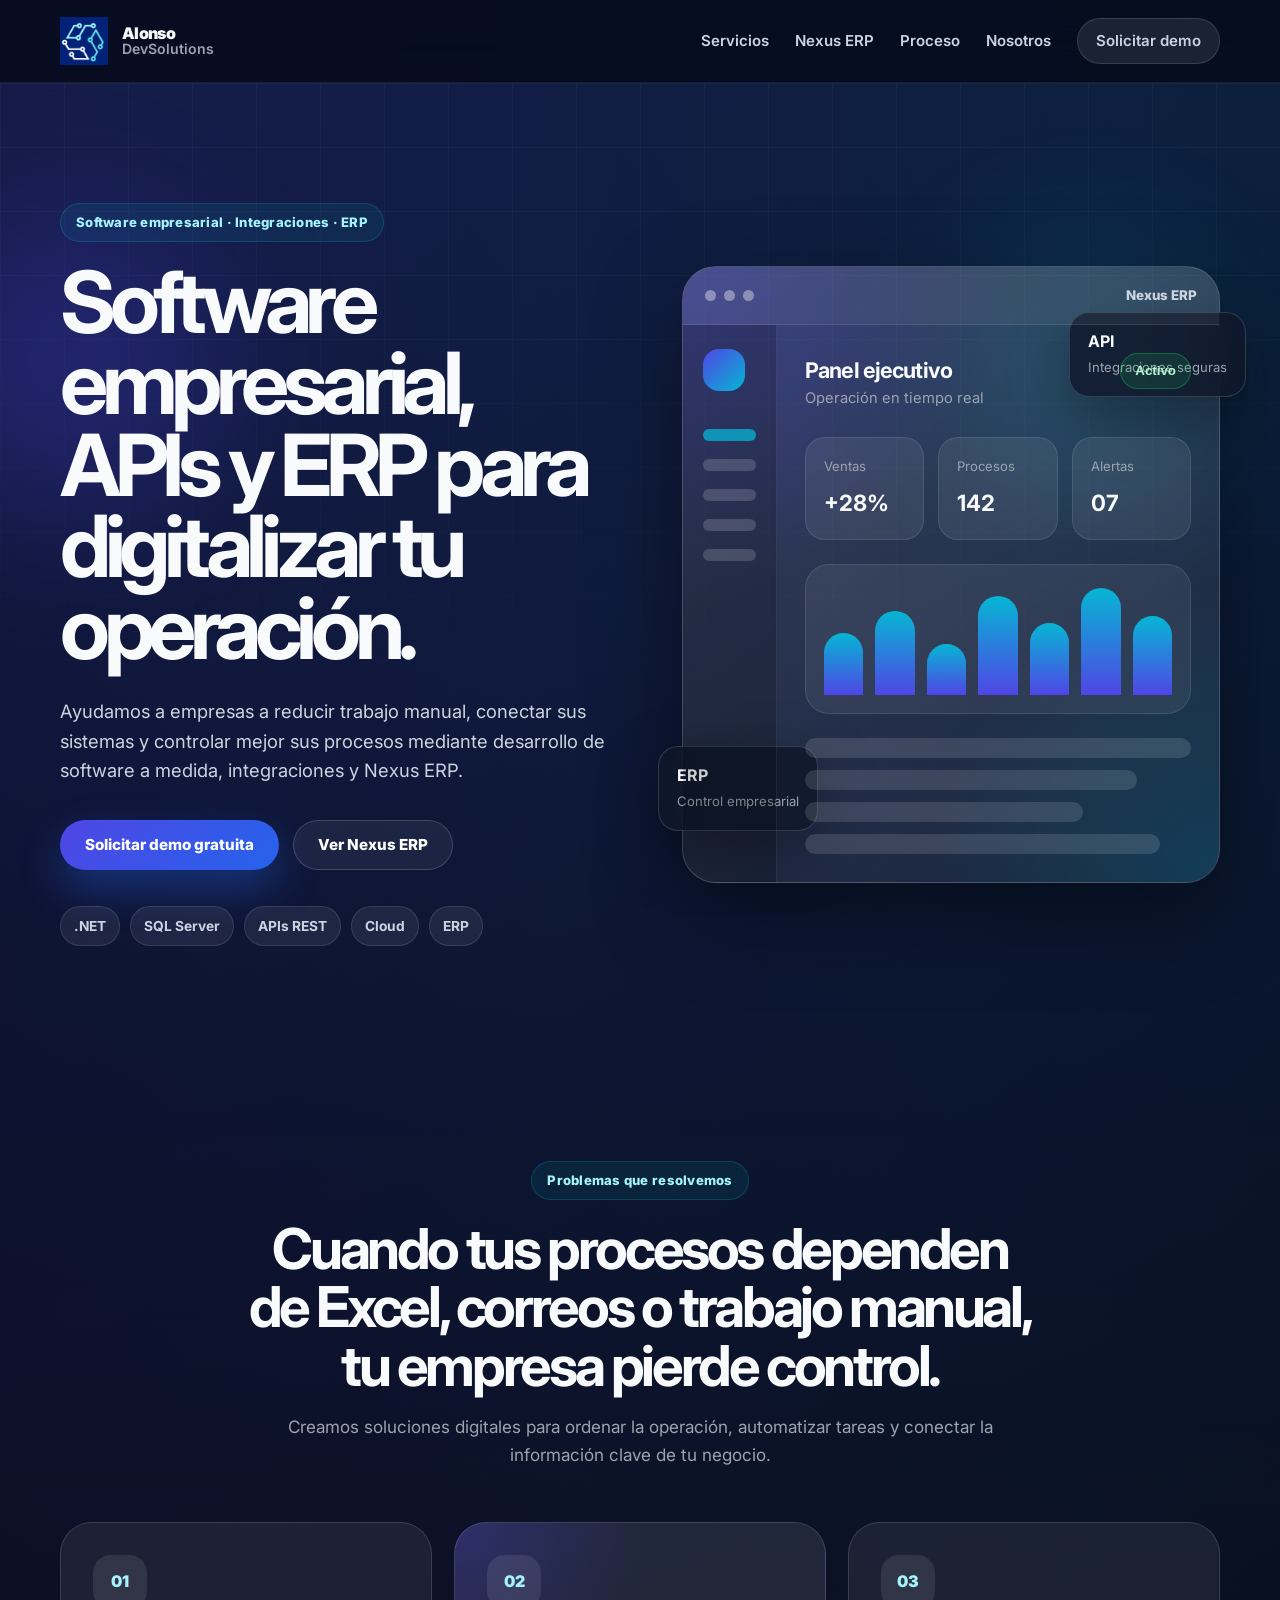
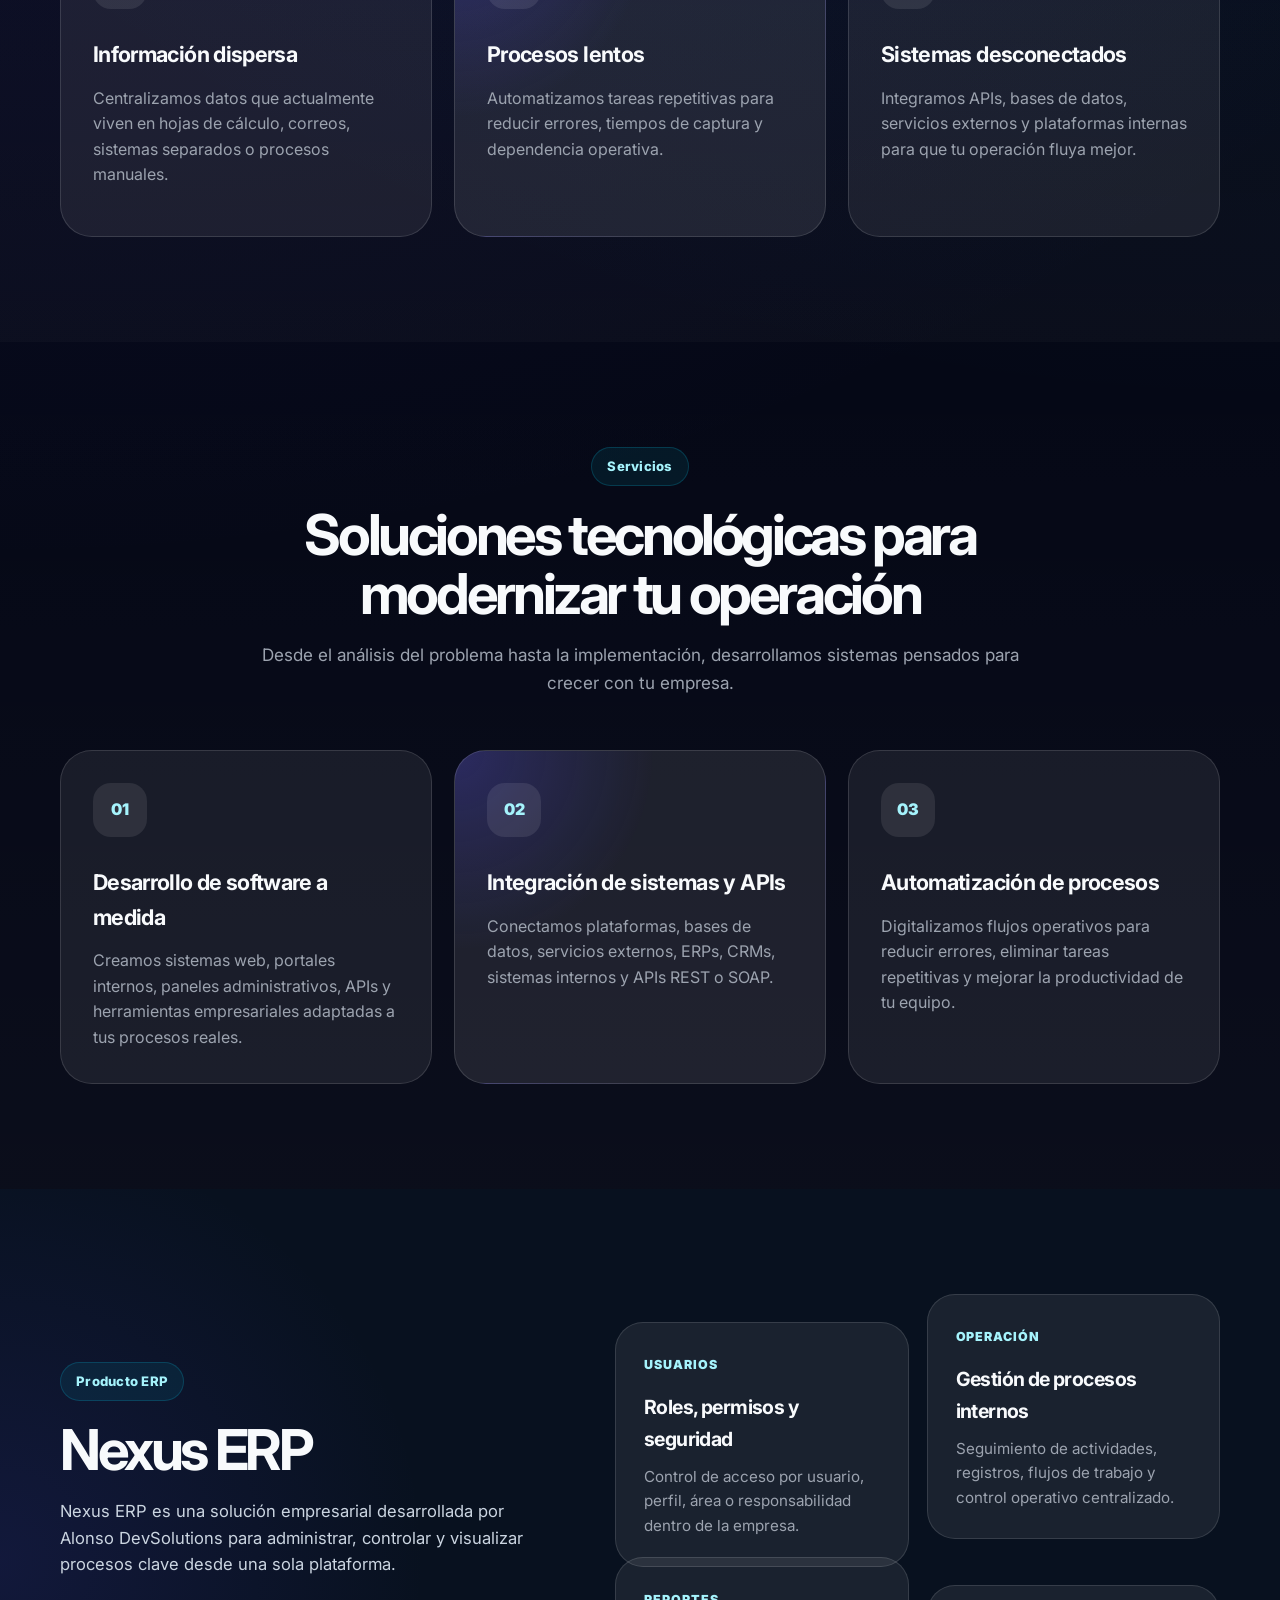
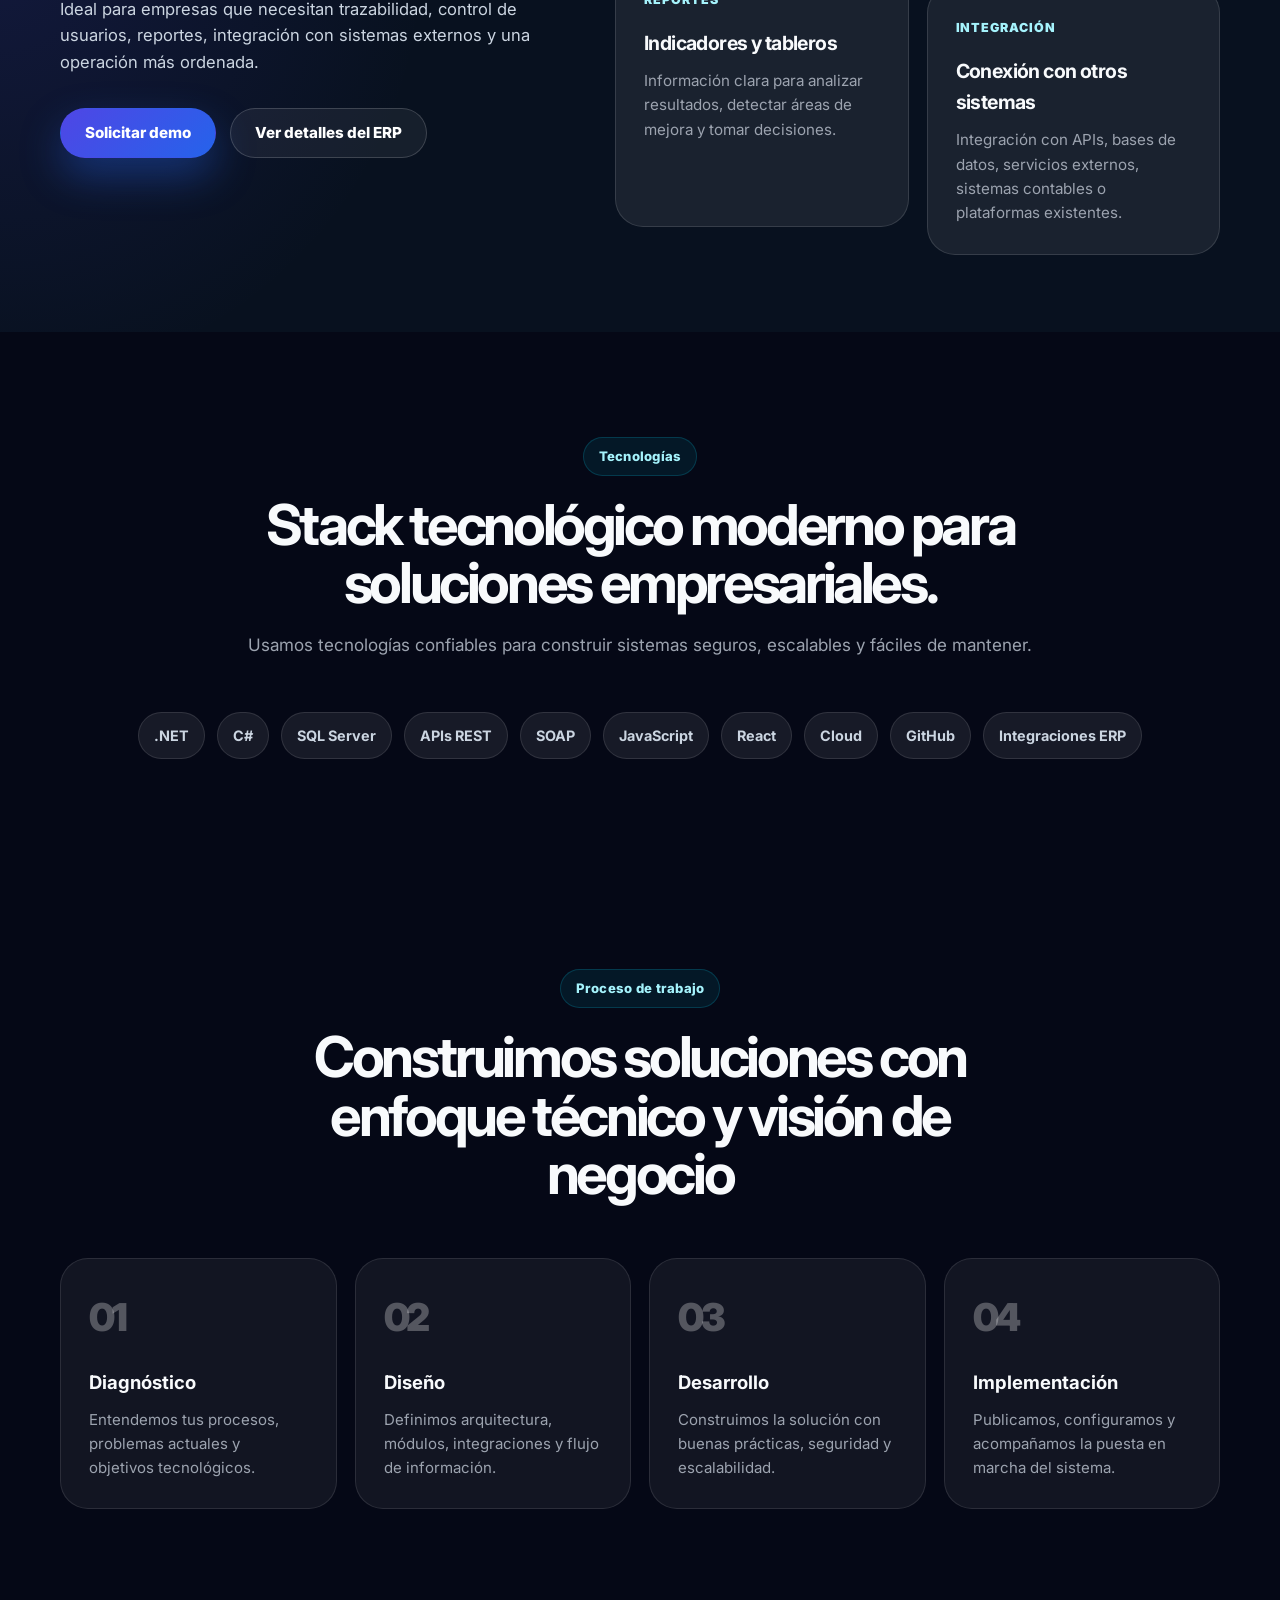
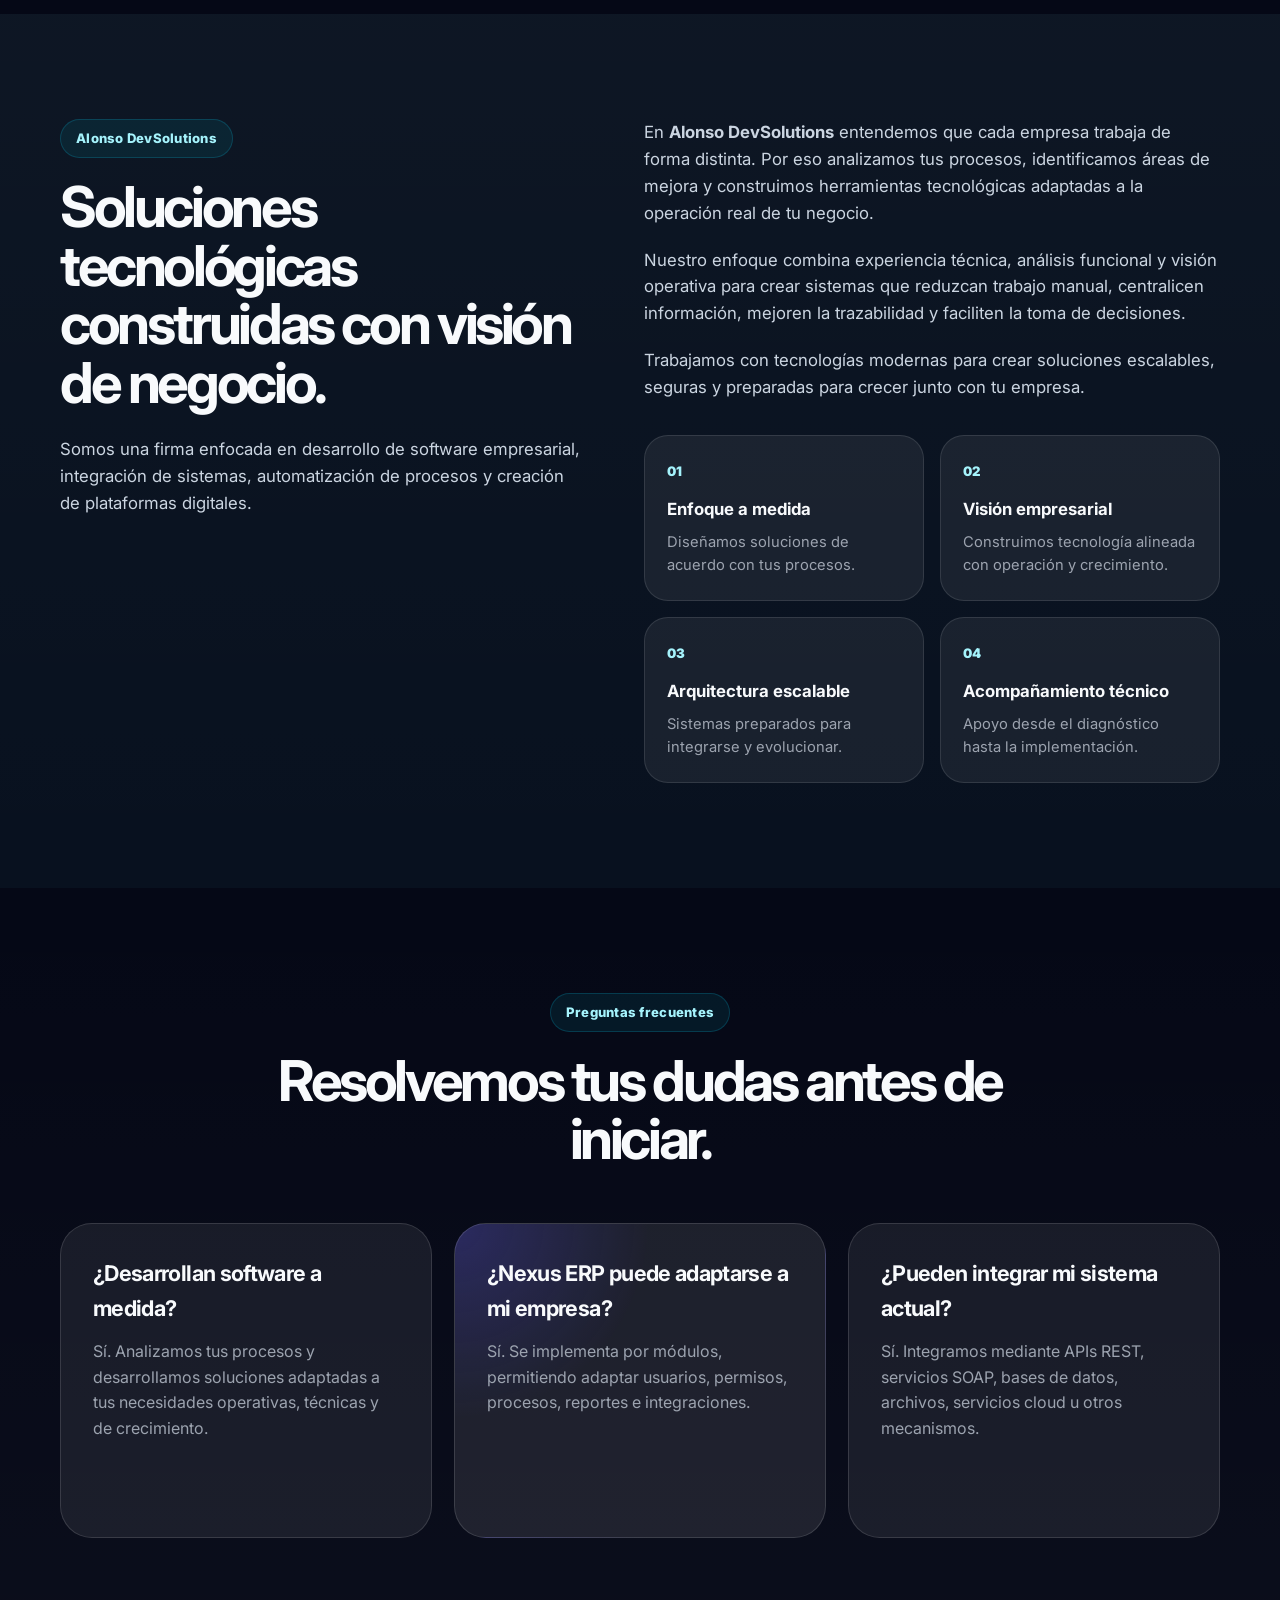
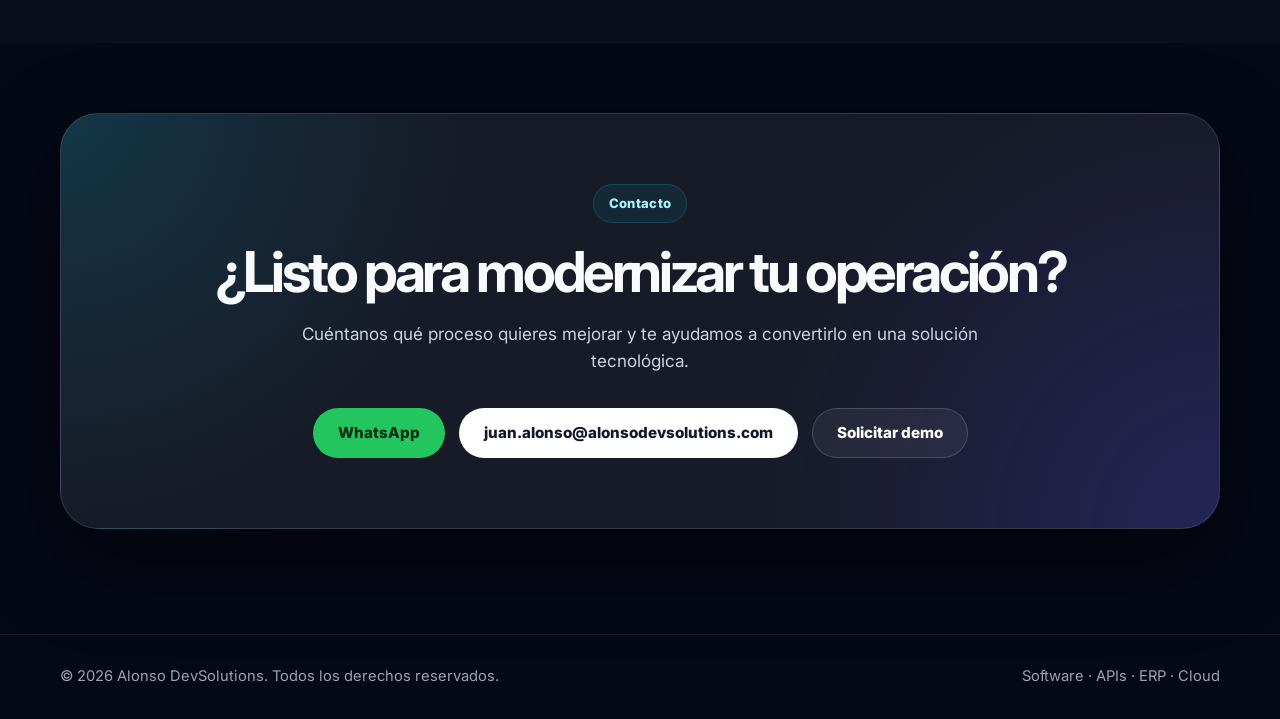
==== commit 593ce294: "Enlazar página comercial de Nexus ERP" ====
--- a/index.html
+++ b/index.html
@@ -28,7 +28,7 @@
       </a>
       <nav class="nav">
         <a href="#servicios">Servicios</a>
-        <a href="#erp">Nexus ERP</a>
+        <a href="nexus-erp.html">Nexus ERP</a>
         <a href="#proceso">Proceso</a>
         <a href="#nosotros">Nosotros</a>
         <a href="solicita-demo.html" class="nav-cta">Solicitar demo</a>
@@ -47,7 +47,7 @@
           <p class="hero-description">Ayudamos a empresas a reducir trabajo manual, conectar sus sistemas y controlar mejor sus procesos mediante desarrollo de software a medida, integraciones y Nexus ERP.</p>
           <div class="hero-actions">
             <a href="solicita-demo.html" class="btn btn-primary">Solicitar demo gratuita</a>
-            <a href="https://wa.me/5218182557576?text=Hola,%20quiero%20información%20sobre%20Nexus%20ERP" target="_blank" rel="noopener" class="btn btn-outline">Hablar por WhatsApp</a>
+            <a href="nexus-erp.html" class="btn btn-outline">Ver Nexus ERP</a>
           </div>
           <div class="hero-stack"><span>.NET</span><span>SQL Server</span><span>APIs REST</span><span>Cloud</span><span>ERP</span></div>
         </div>
@@ -99,7 +99,7 @@
           <span class="section-tag">Producto ERP</span><h2>Nexus ERP</h2>
           <p>Nexus ERP es una solución empresarial desarrollada por Alonso DevSolutions para administrar, controlar y visualizar procesos clave desde una sola plataforma.</p>
           <p>Ideal para empresas que necesitan trazabilidad, control de usuarios, reportes, integración con sistemas externos y una operación más ordenada.</p>
-          <div class="erp-actions"><a href="solicita-demo.html" class="btn btn-primary">Solicitar demo</a><a href="https://wa.me/5218182557576?text=Hola,%20quiero%20una%20demo%20de%20Nexus%20ERP" target="_blank" rel="noopener" class="btn btn-outline">WhatsApp</a></div>
+          <div class="erp-actions"><a href="solicita-demo.html" class="btn btn-primary">Solicitar demo</a><a href="nexus-erp.html" class="btn btn-outline">Ver detalles del ERP</a></div>
         </div>
         <div class="erp-modules">
           <article><span>Usuarios</span><h3>Roles, permisos y seguridad</h3><p>Control de acceso por usuario, perfil, área o responsabilidad dentro de la empresa.</p></article>
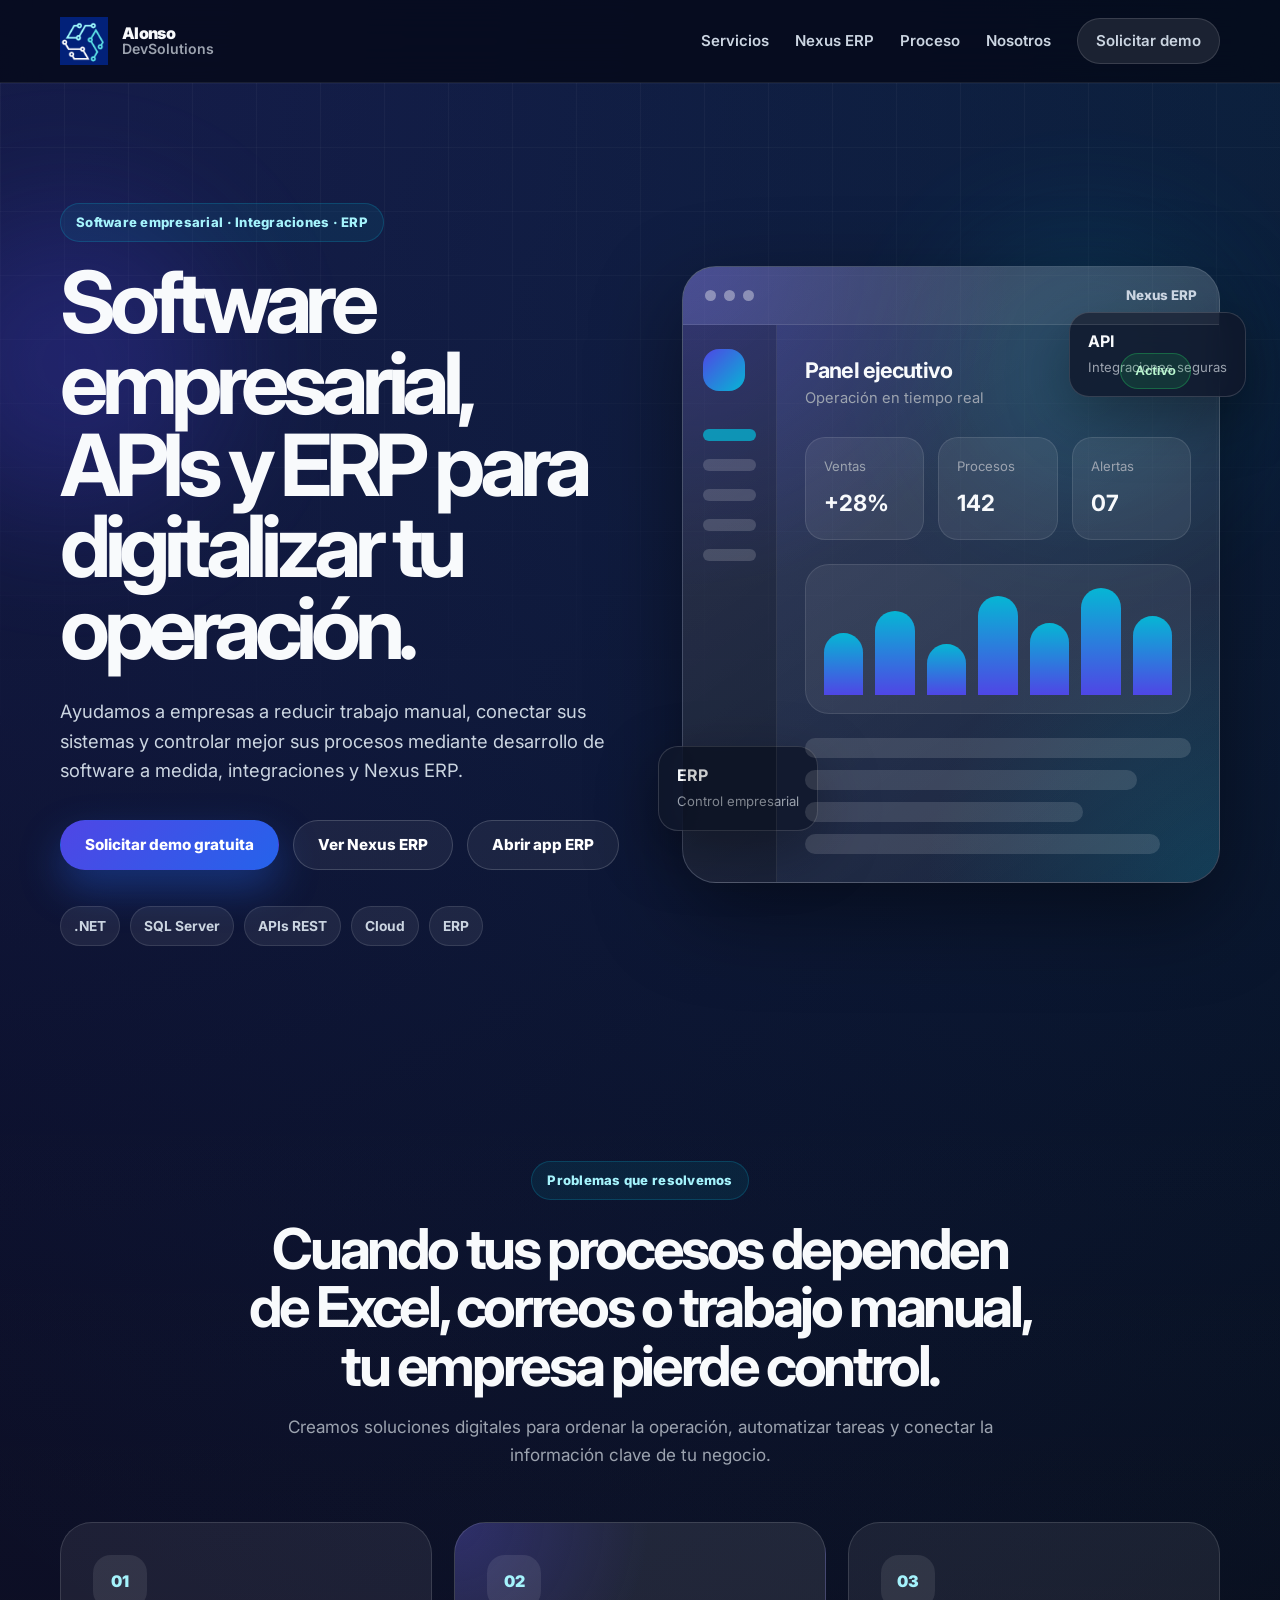
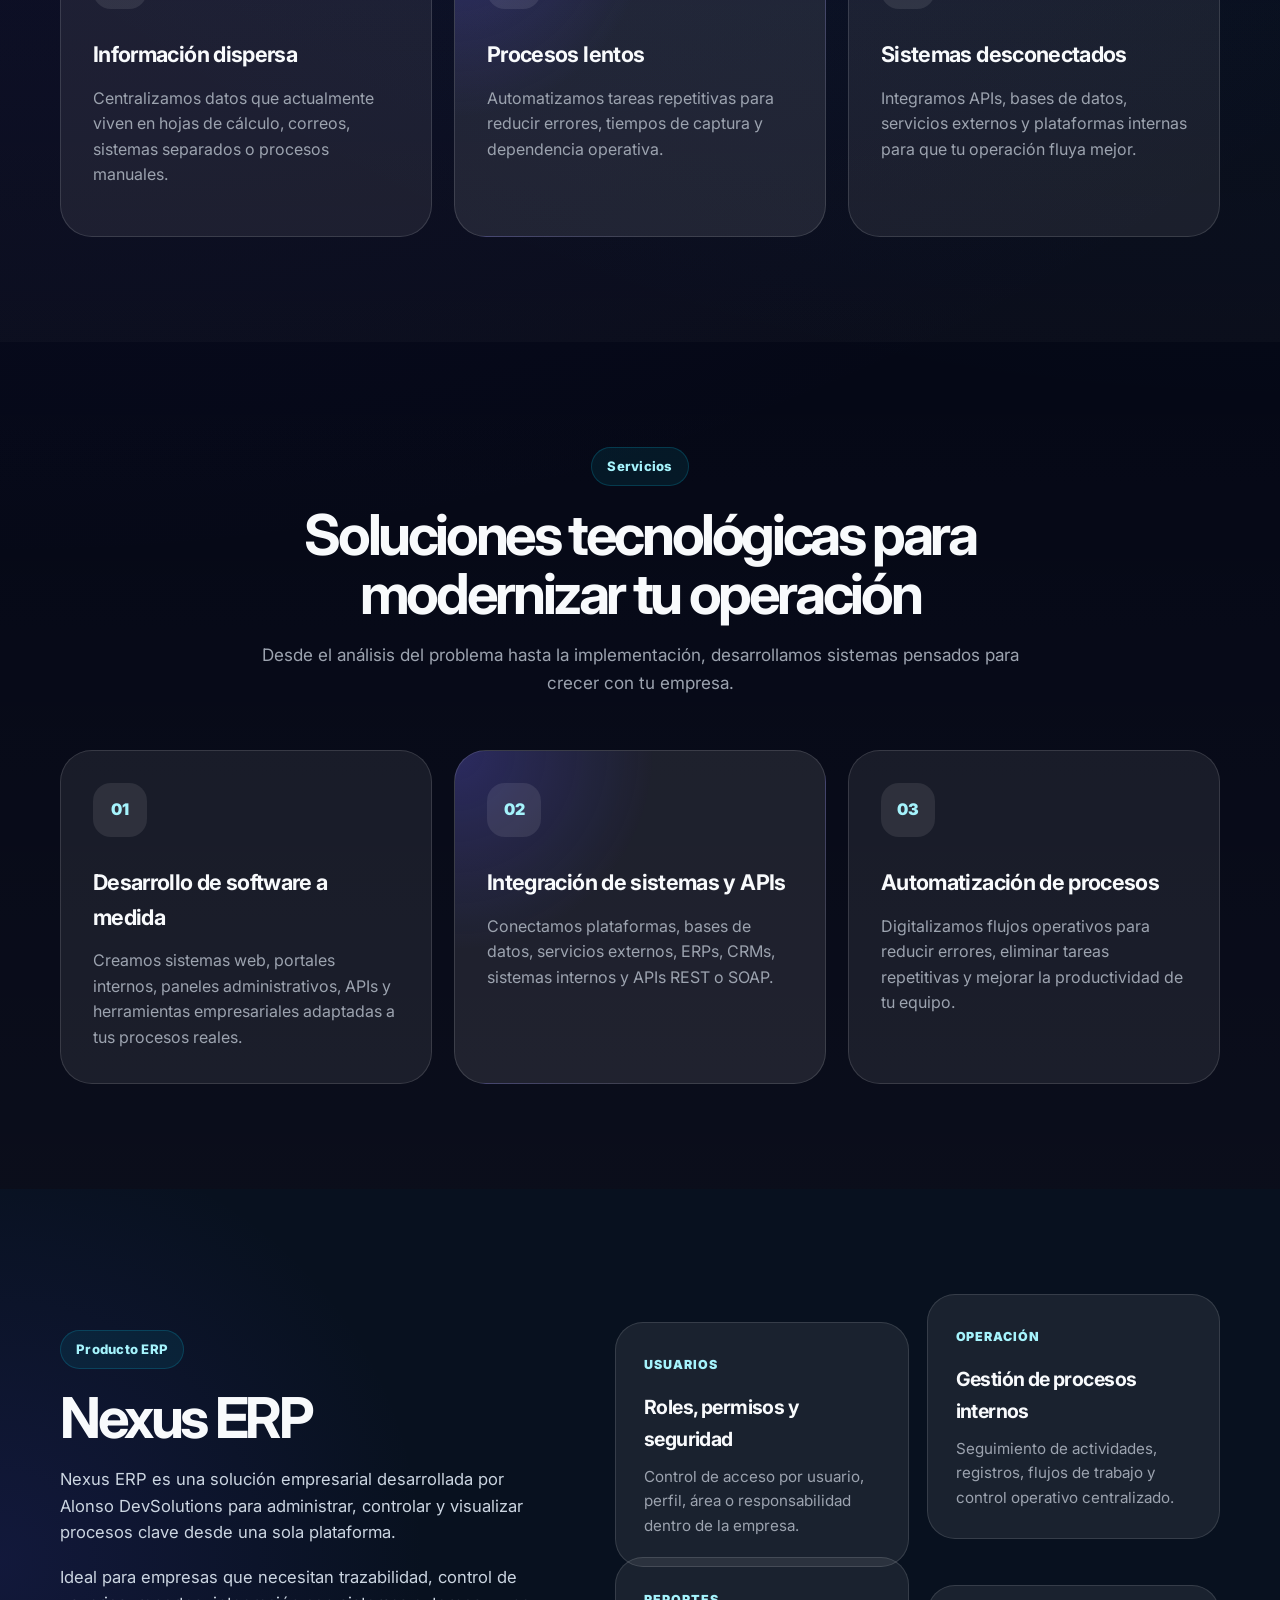
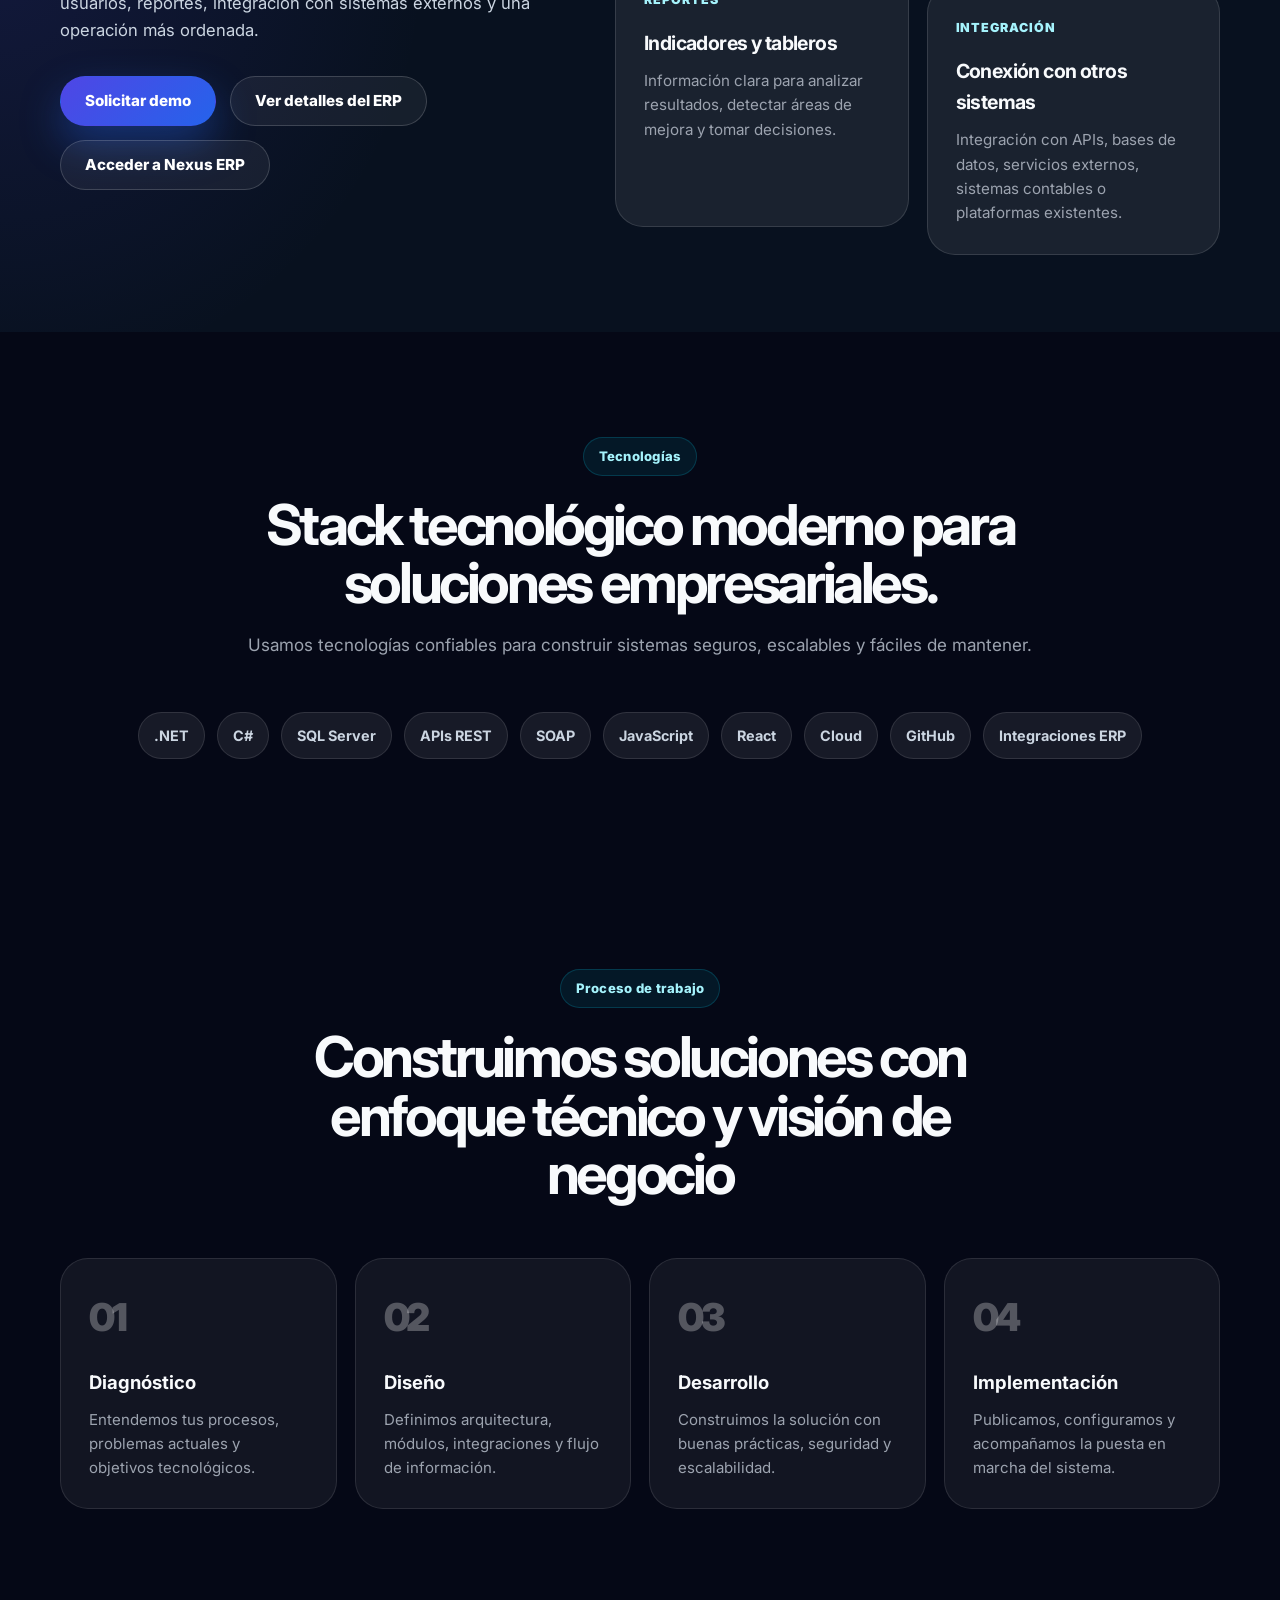
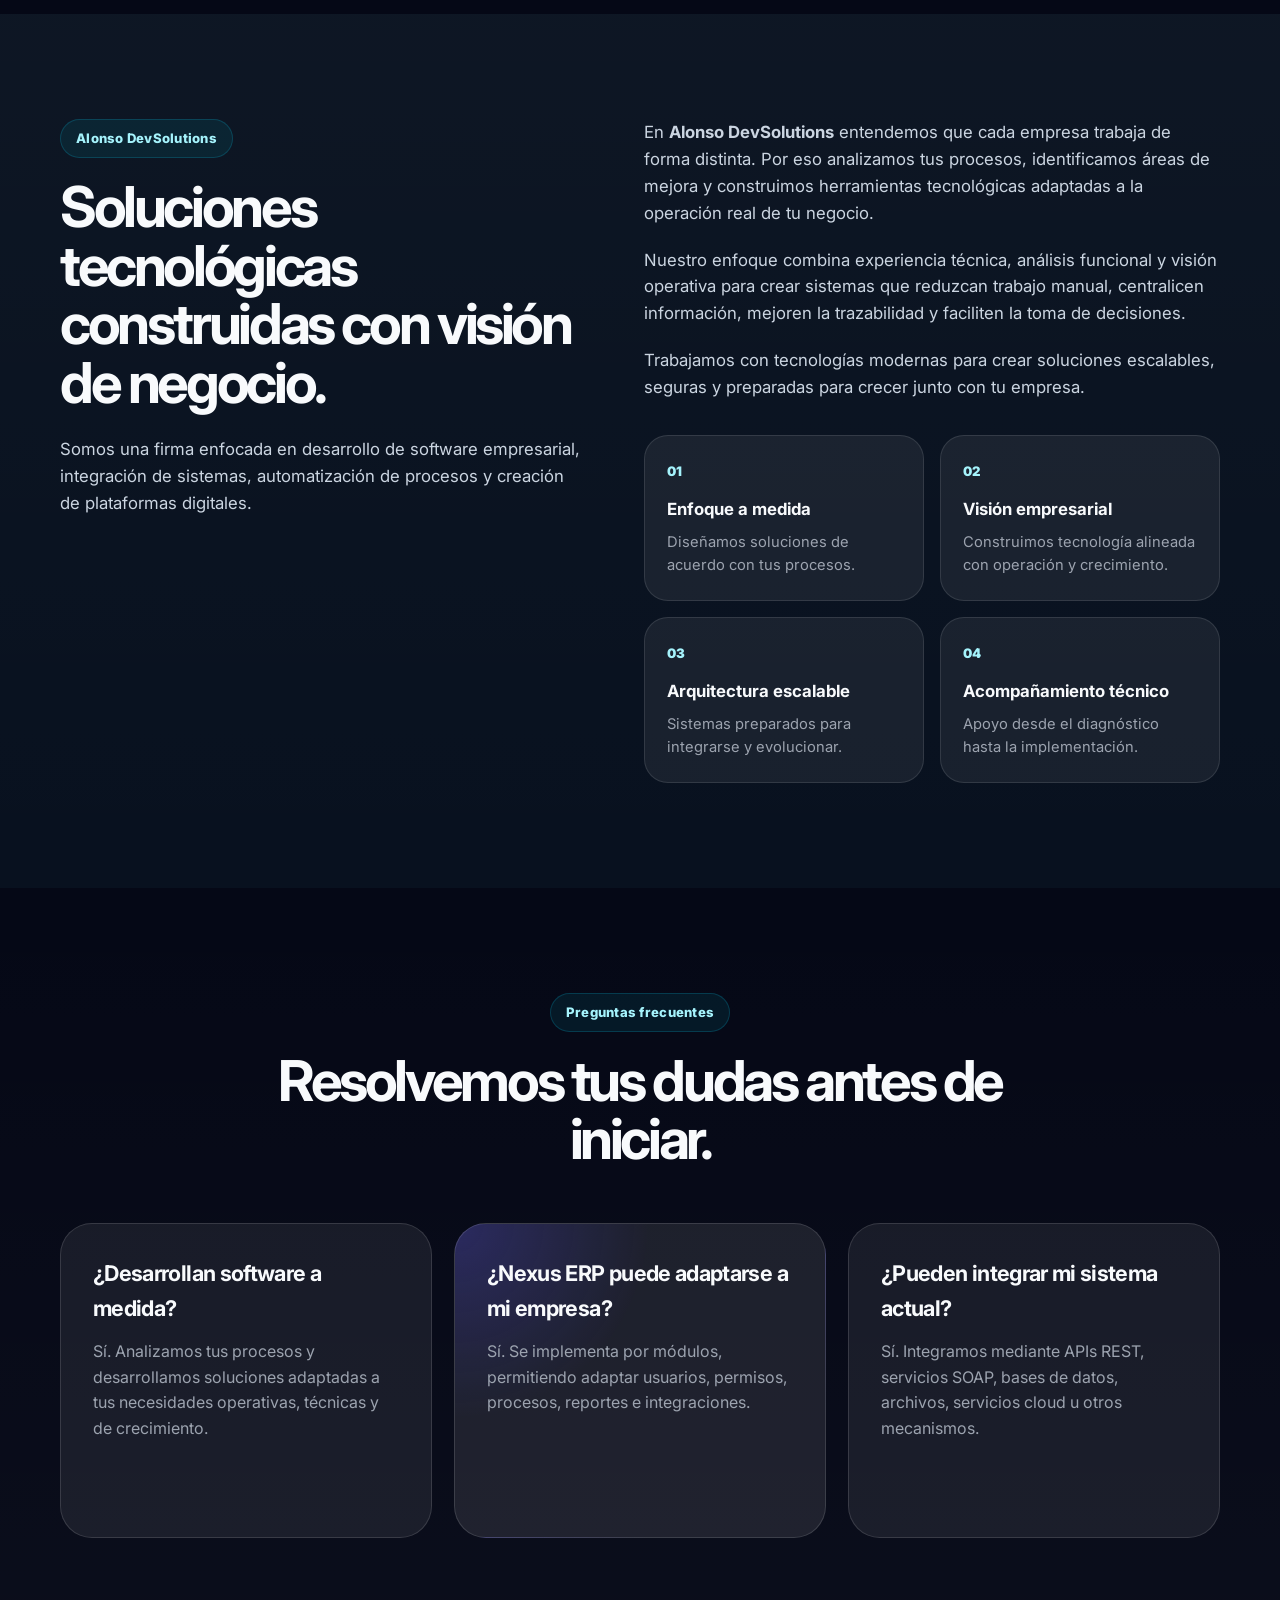
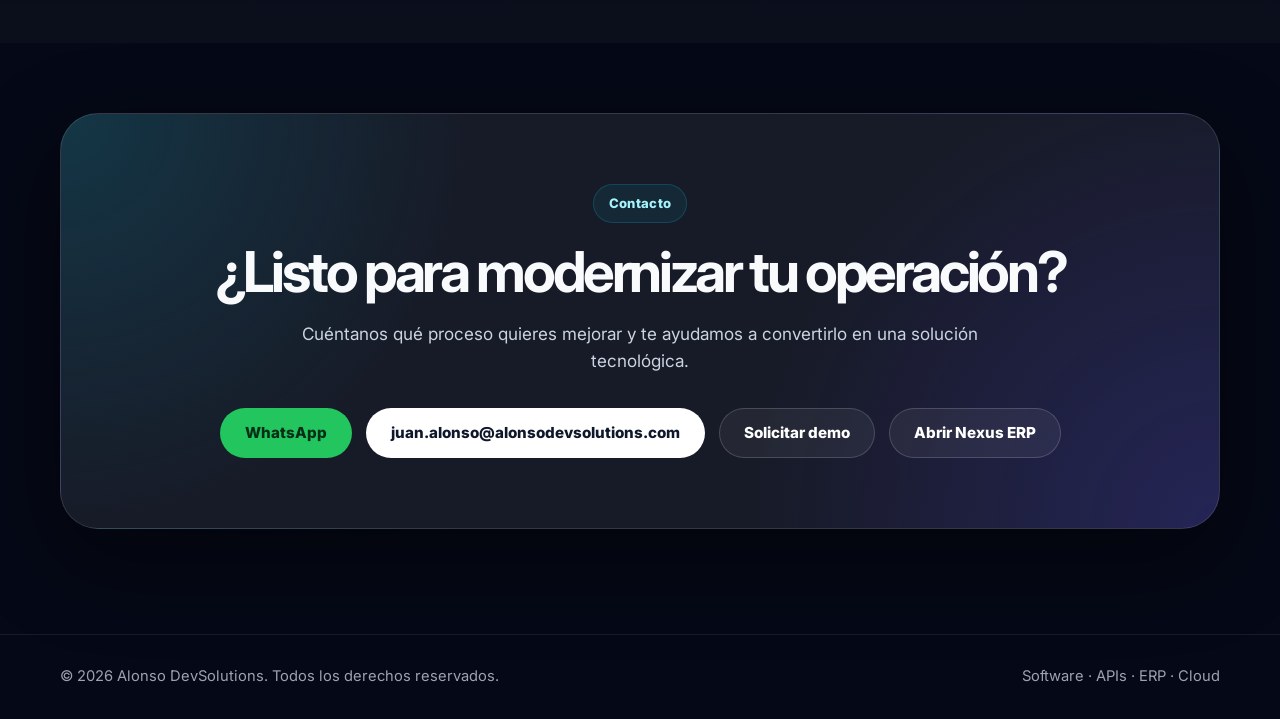
==== commit 6745c635: "Add Nexus ERP app link to website" ====
--- a/index.html
+++ b/index.html
@@ -48,6 +48,7 @@
           <div class="hero-actions">
             <a href="solicita-demo.html" class="btn btn-primary">Solicitar demo gratuita</a>
             <a href="nexus-erp.html" class="btn btn-outline">Ver Nexus ERP</a>
+            <a href="https://erp.alonsodevsolutions.com" target="_blank" rel="noopener" class="btn btn-outline">Abrir app ERP</a>
           </div>
           <div class="hero-stack"><span>.NET</span><span>SQL Server</span><span>APIs REST</span><span>Cloud</span><span>ERP</span></div>
         </div>
@@ -99,7 +100,7 @@
           <span class="section-tag">Producto ERP</span><h2>Nexus ERP</h2>
           <p>Nexus ERP es una solución empresarial desarrollada por Alonso DevSolutions para administrar, controlar y visualizar procesos clave desde una sola plataforma.</p>
           <p>Ideal para empresas que necesitan trazabilidad, control de usuarios, reportes, integración con sistemas externos y una operación más ordenada.</p>
-          <div class="erp-actions"><a href="solicita-demo.html" class="btn btn-primary">Solicitar demo</a><a href="nexus-erp.html" class="btn btn-outline">Ver detalles del ERP</a></div>
+          <div class="erp-actions"><a href="solicita-demo.html" class="btn btn-primary">Solicitar demo</a><a href="nexus-erp.html" class="btn btn-outline">Ver detalles del ERP</a><a href="https://erp.alonsodevsolutions.com" target="_blank" rel="noopener" class="btn btn-outline">Acceder a Nexus ERP</a></div>
         </div>
         <div class="erp-modules">
           <article><span>Usuarios</span><h3>Roles, permisos y seguridad</h3><p>Control de acceso por usuario, perfil, área o responsabilidad dentro de la empresa.</p></article>
@@ -153,7 +154,7 @@
     </section>
 
     <section id="contacto" class="section contact-section">
-      <div class="container"><div class="contact-box"><span class="section-tag">Contacto</span><h2>¿Listo para modernizar tu operación?</h2><p>Cuéntanos qué proceso quieres mejorar y te ayudamos a convertirlo en una solución tecnológica.</p><div class="contact-actions"><a href="https://wa.me/5218182557576?text=Hola,%20quiero%20información%20sobre%20desarrollo%20de%20software%20o%20Nexus%20ERP" target="_blank" rel="noopener" class="btn btn-whatsapp">WhatsApp</a><a href="mailto:juan.alonso@alonsodevsolutions.com" class="btn btn-light">juan.alonso@alonsodevsolutions.com</a><a href="solicita-demo.html" class="btn btn-outline">Solicitar demo</a></div></div></div>
+      <div class="container"><div class="contact-box"><span class="section-tag">Contacto</span><h2>¿Listo para modernizar tu operación?</h2><p>Cuéntanos qué proceso quieres mejorar y te ayudamos a convertirlo en una solución tecnológica.</p><div class="contact-actions"><a href="https://wa.me/528130754286?text=Hola,%20quiero%20información%20sobre%20desarrollo%20de%20software%20o%20Nexus%20ERP" target="_blank" rel="noopener" class="btn btn-whatsapp">WhatsApp</a><a href="mailto:juan.alonso@alonsodevsolutions.com" class="btn btn-light">juan.alonso@alonsodevsolutions.com</a><a href="solicita-demo.html" class="btn btn-outline">Solicitar demo</a><a href="https://erp.alonsodevsolutions.com" target="_blank" rel="noopener" class="btn btn-outline">Abrir Nexus ERP</a></div></div></div>
     </section>
   </main>
 
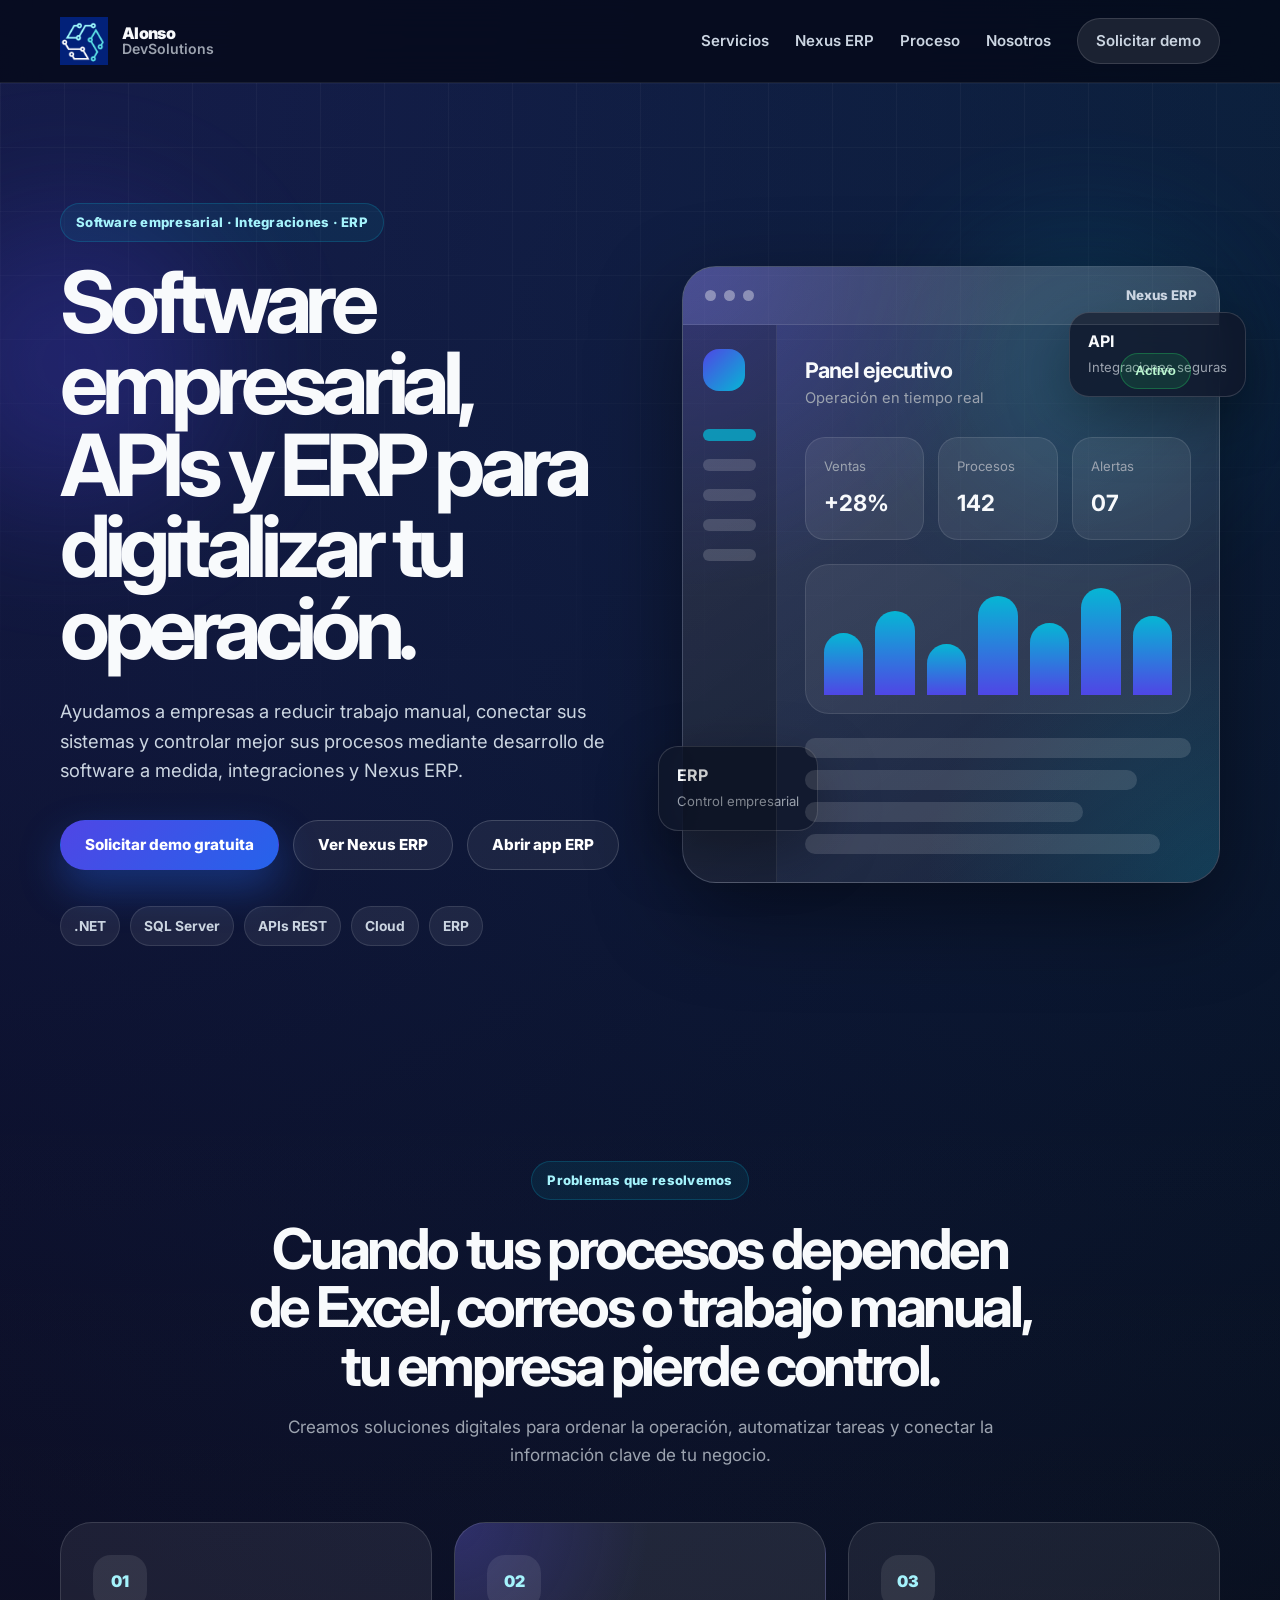
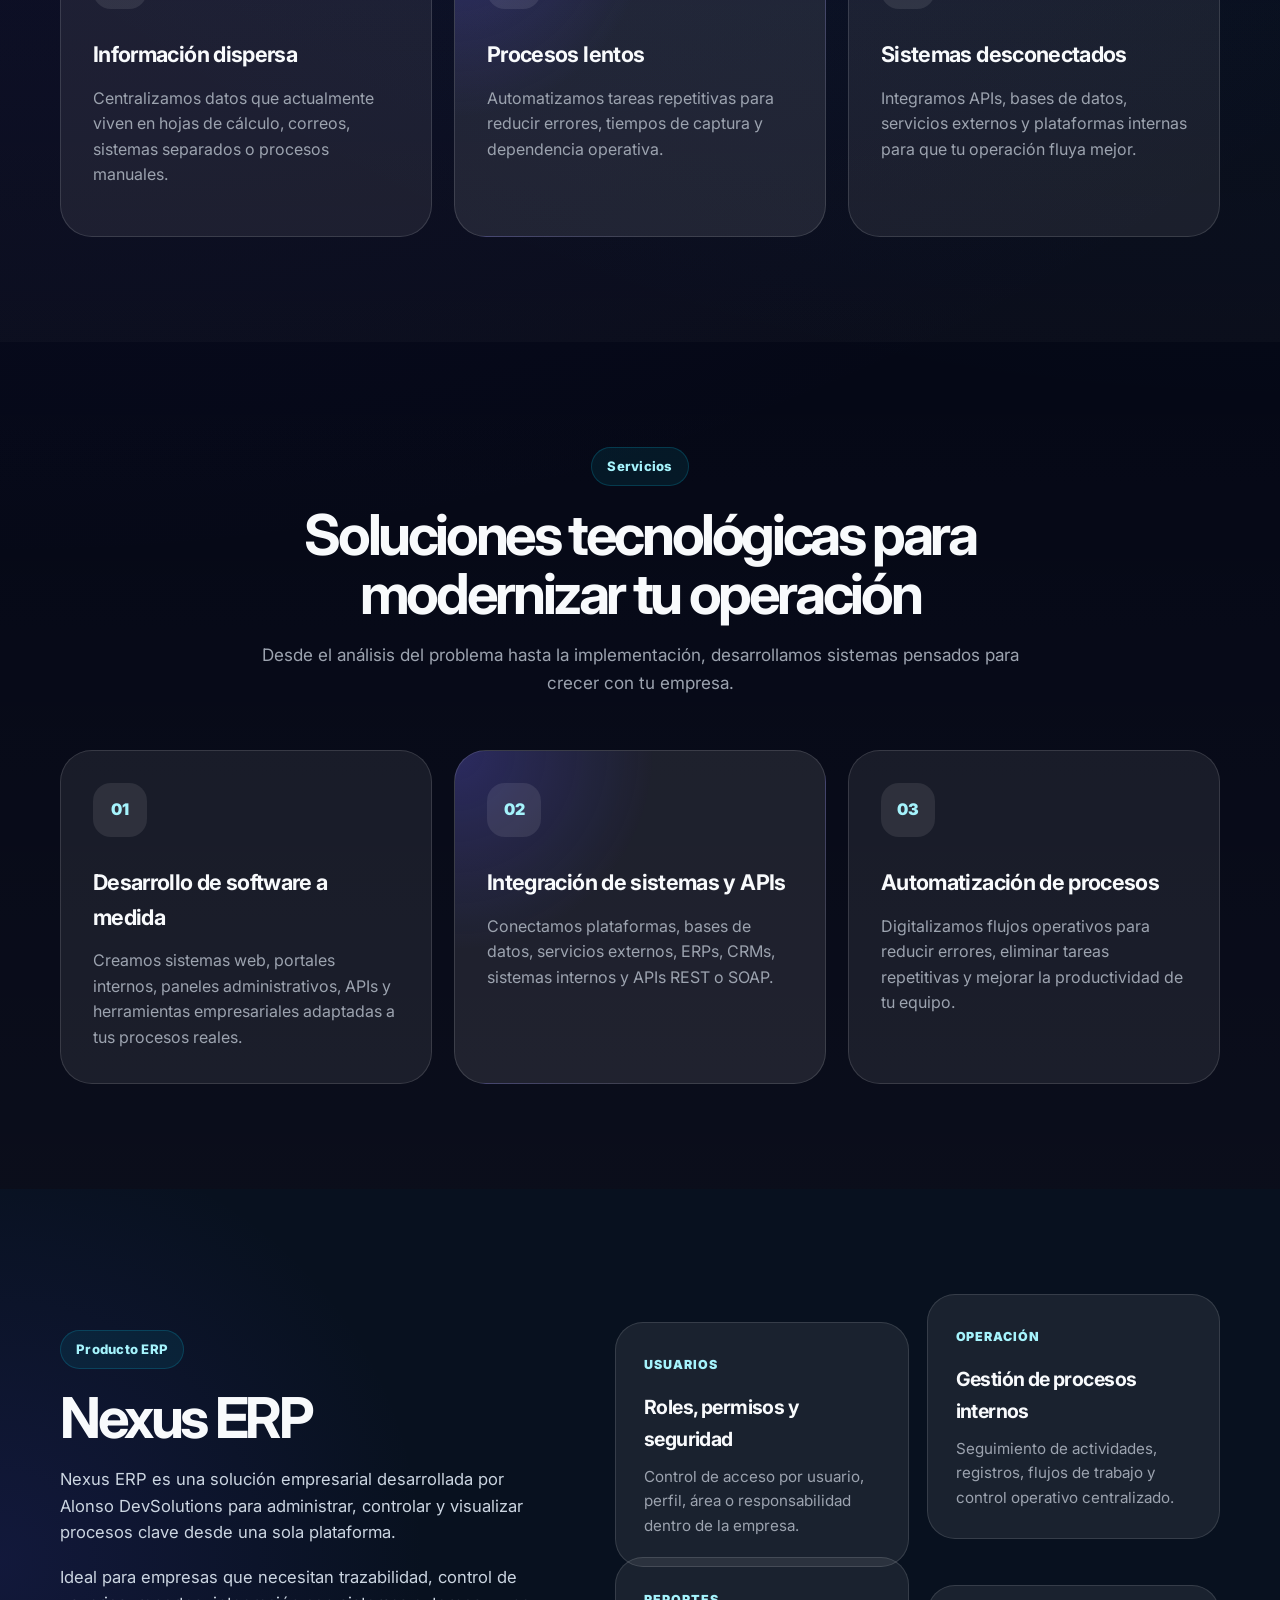
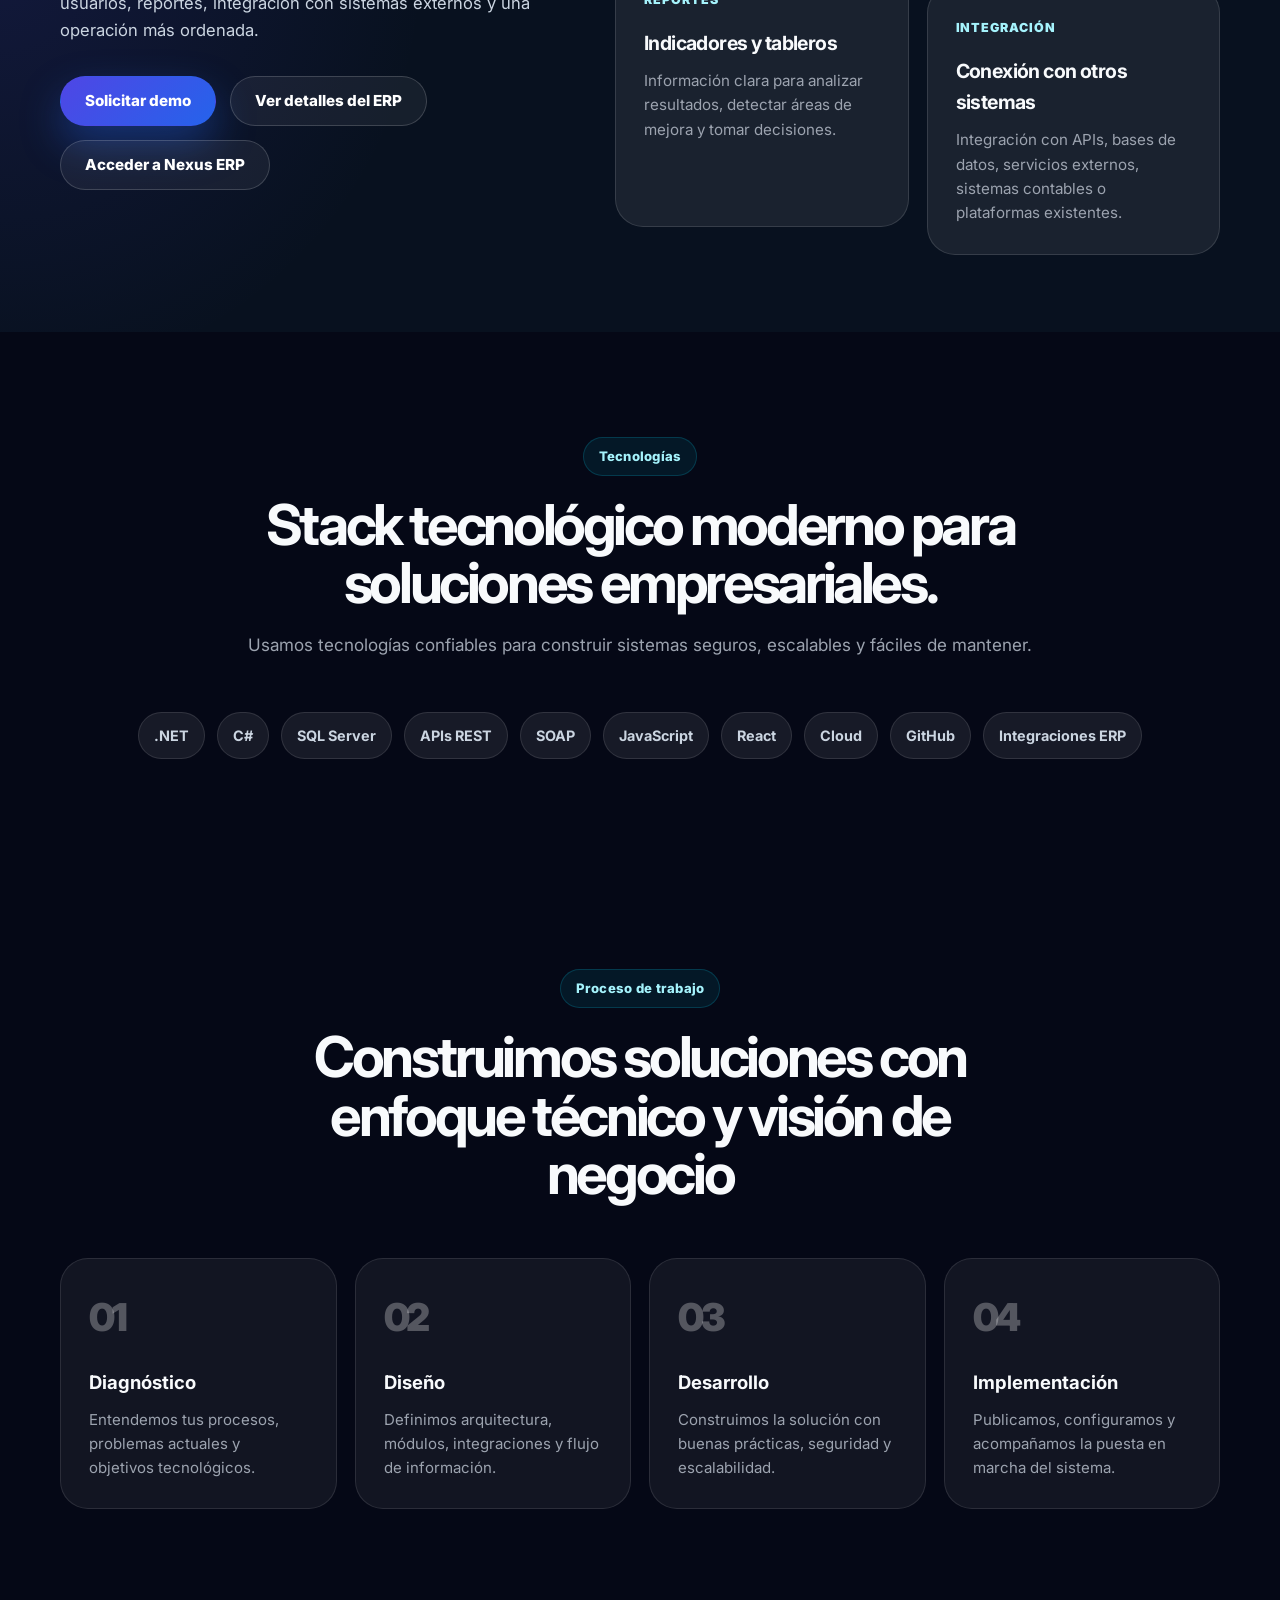
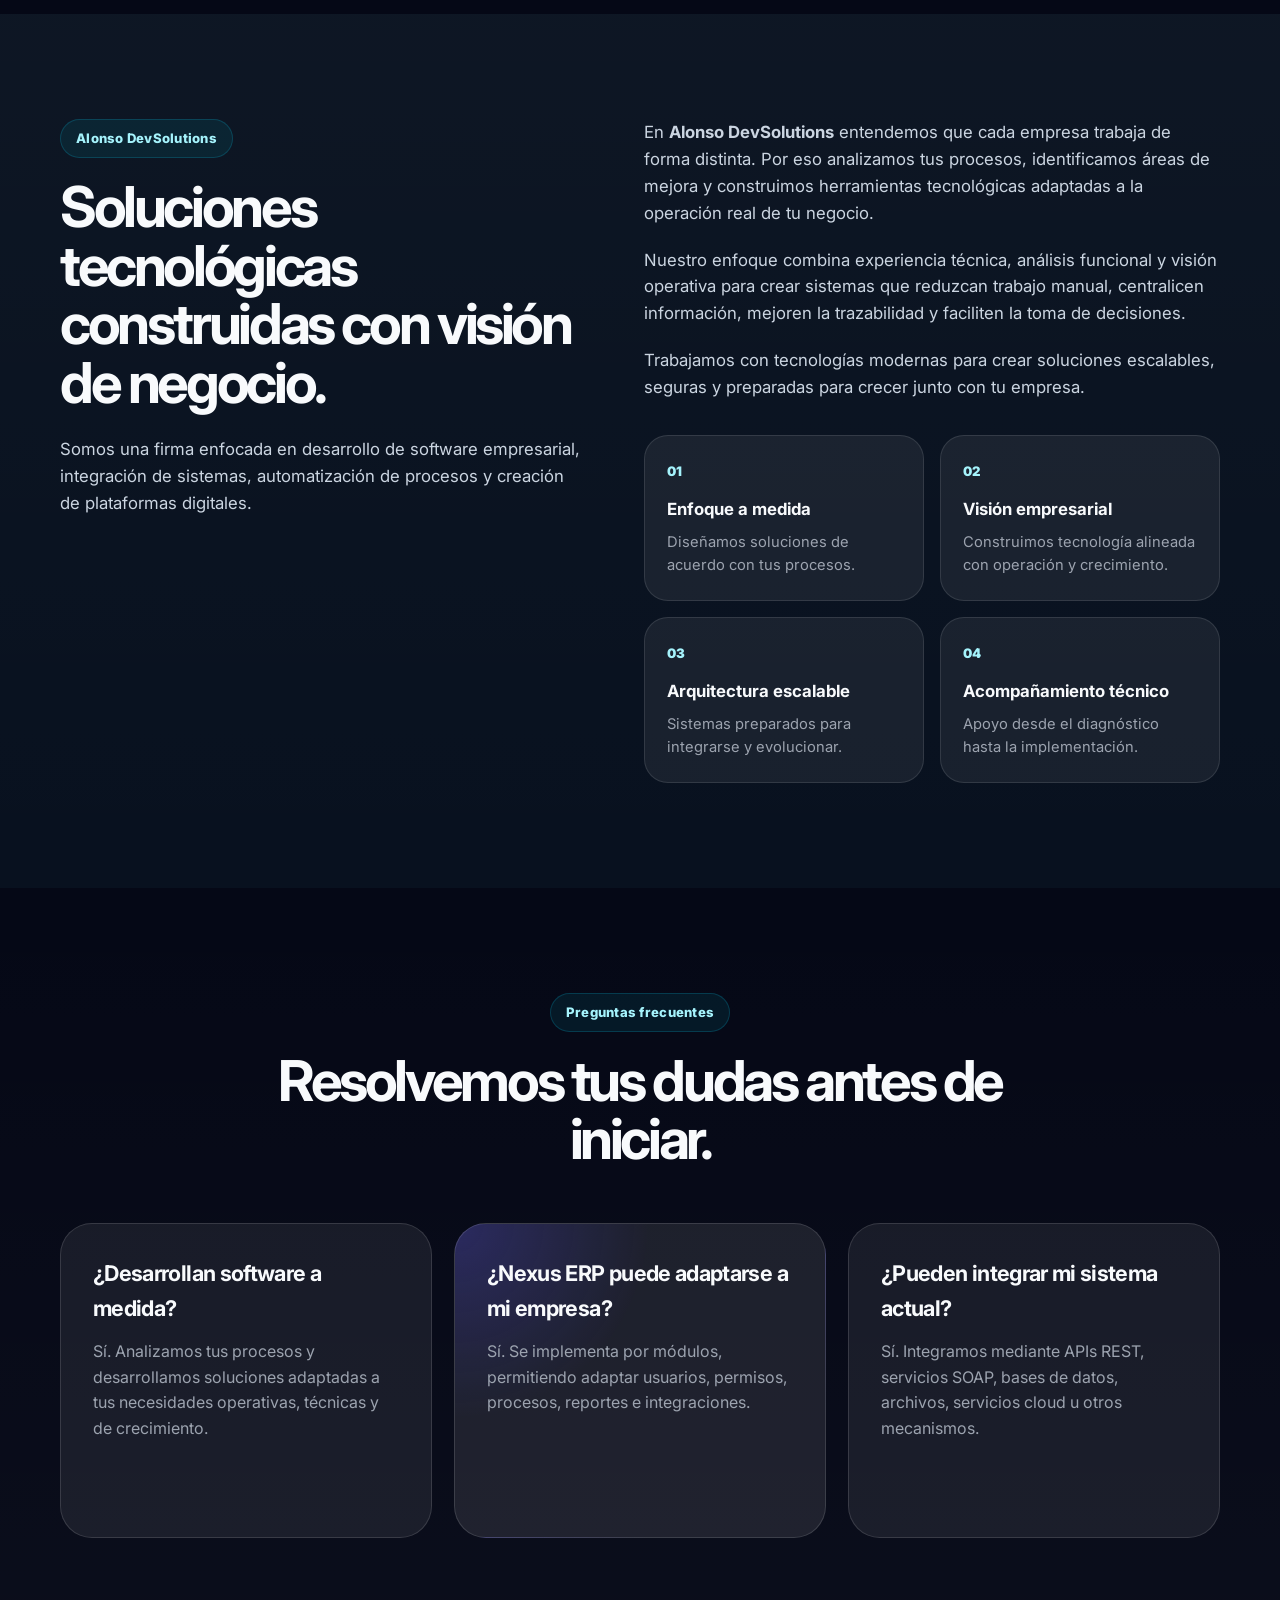
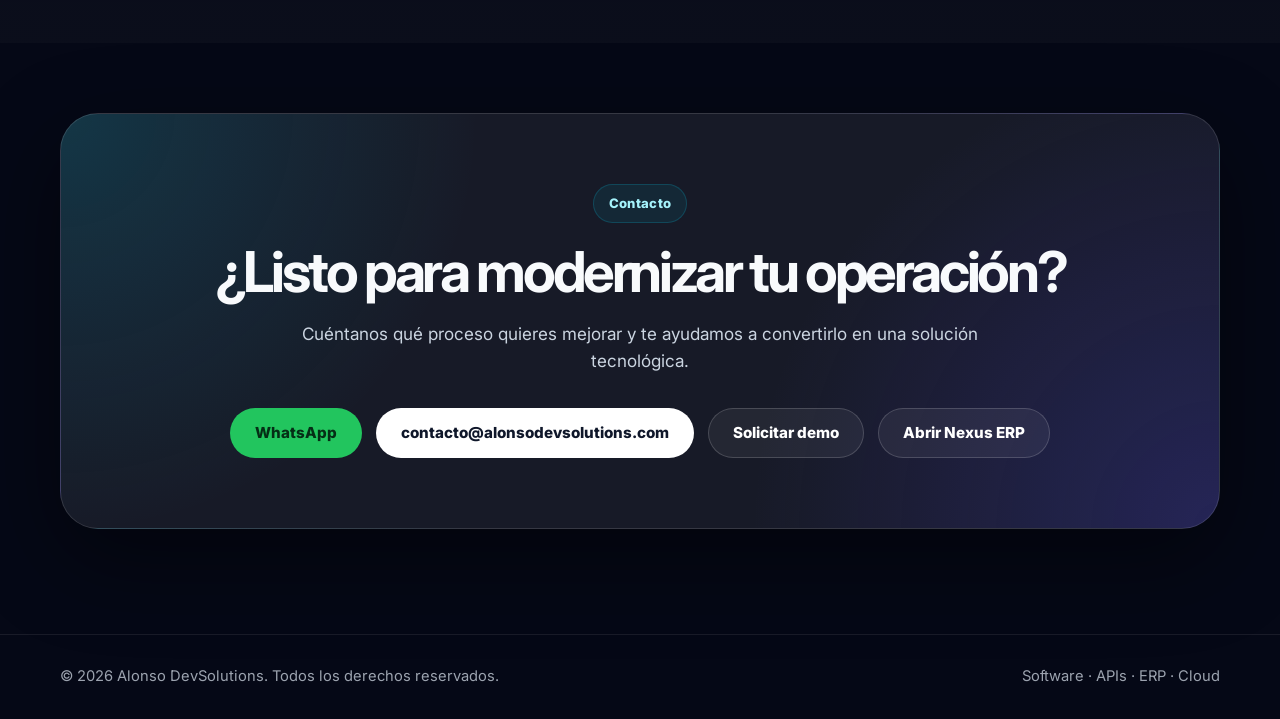
==== commit 447833c7: "Actualizar correo de contacto principal" ====
--- a/index.html
+++ b/index.html
@@ -154,10 +154,10 @@
     </section>
 
     <section id="contacto" class="section contact-section">
-      <div class="container"><div class="contact-box"><span class="section-tag">Contacto</span><h2>¿Listo para modernizar tu operación?</h2><p>Cuéntanos qué proceso quieres mejorar y te ayudamos a convertirlo en una solución tecnológica.</p><div class="contact-actions"><a href="https://wa.me/528130754286?text=Hola,%20quiero%20información%20sobre%20desarrollo%20de%20software%20o%20Nexus%20ERP" target="_blank" rel="noopener" class="btn btn-whatsapp">WhatsApp</a><a href="mailto:juan.alonso@alonsodevsolutions.com" class="btn btn-light">juan.alonso@alonsodevsolutions.com</a><a href="solicita-demo.html" class="btn btn-outline">Solicitar demo</a><a href="https://erp.alonsodevsolutions.com" target="_blank" rel="noopener" class="btn btn-outline">Abrir Nexus ERP</a></div></div></div>
+      <div class="container"><div class="contact-box"><span class="section-tag">Contacto</span><h2>¿Listo para modernizar tu operación?</h2><p>Cuéntanos qué proceso quieres mejorar y te ayudamos a convertirlo en una solución tecnológica.</p><div class="contact-actions"><a href="https://wa.me/528130754286?text=Hola,%20quiero%20información%20sobre%20desarrollo%20de%20software%20o%20Nexus%20ERP" target="_blank" rel="noopener" class="btn btn-whatsapp">WhatsApp</a><a href="mailto:contacto@alonsodevsolutions.com" class="btn btn-light">contacto@alonsodevsolutions.com</a><a href="solicita-demo.html" class="btn btn-outline">Solicitar demo</a><a href="https://erp.alonsodevsolutions.com" target="_blank" rel="noopener" class="btn btn-outline">Abrir Nexus ERP</a></div></div></div>
     </section>
   </main>
 
   <footer class="footer"><div class="container footer-inner"><p>© 2026 Alonso DevSolutions. Todos los derechos reservados.</p><p>Software · APIs · ERP · Cloud</p></div></footer>
 </body>
-</html>
+</html>
